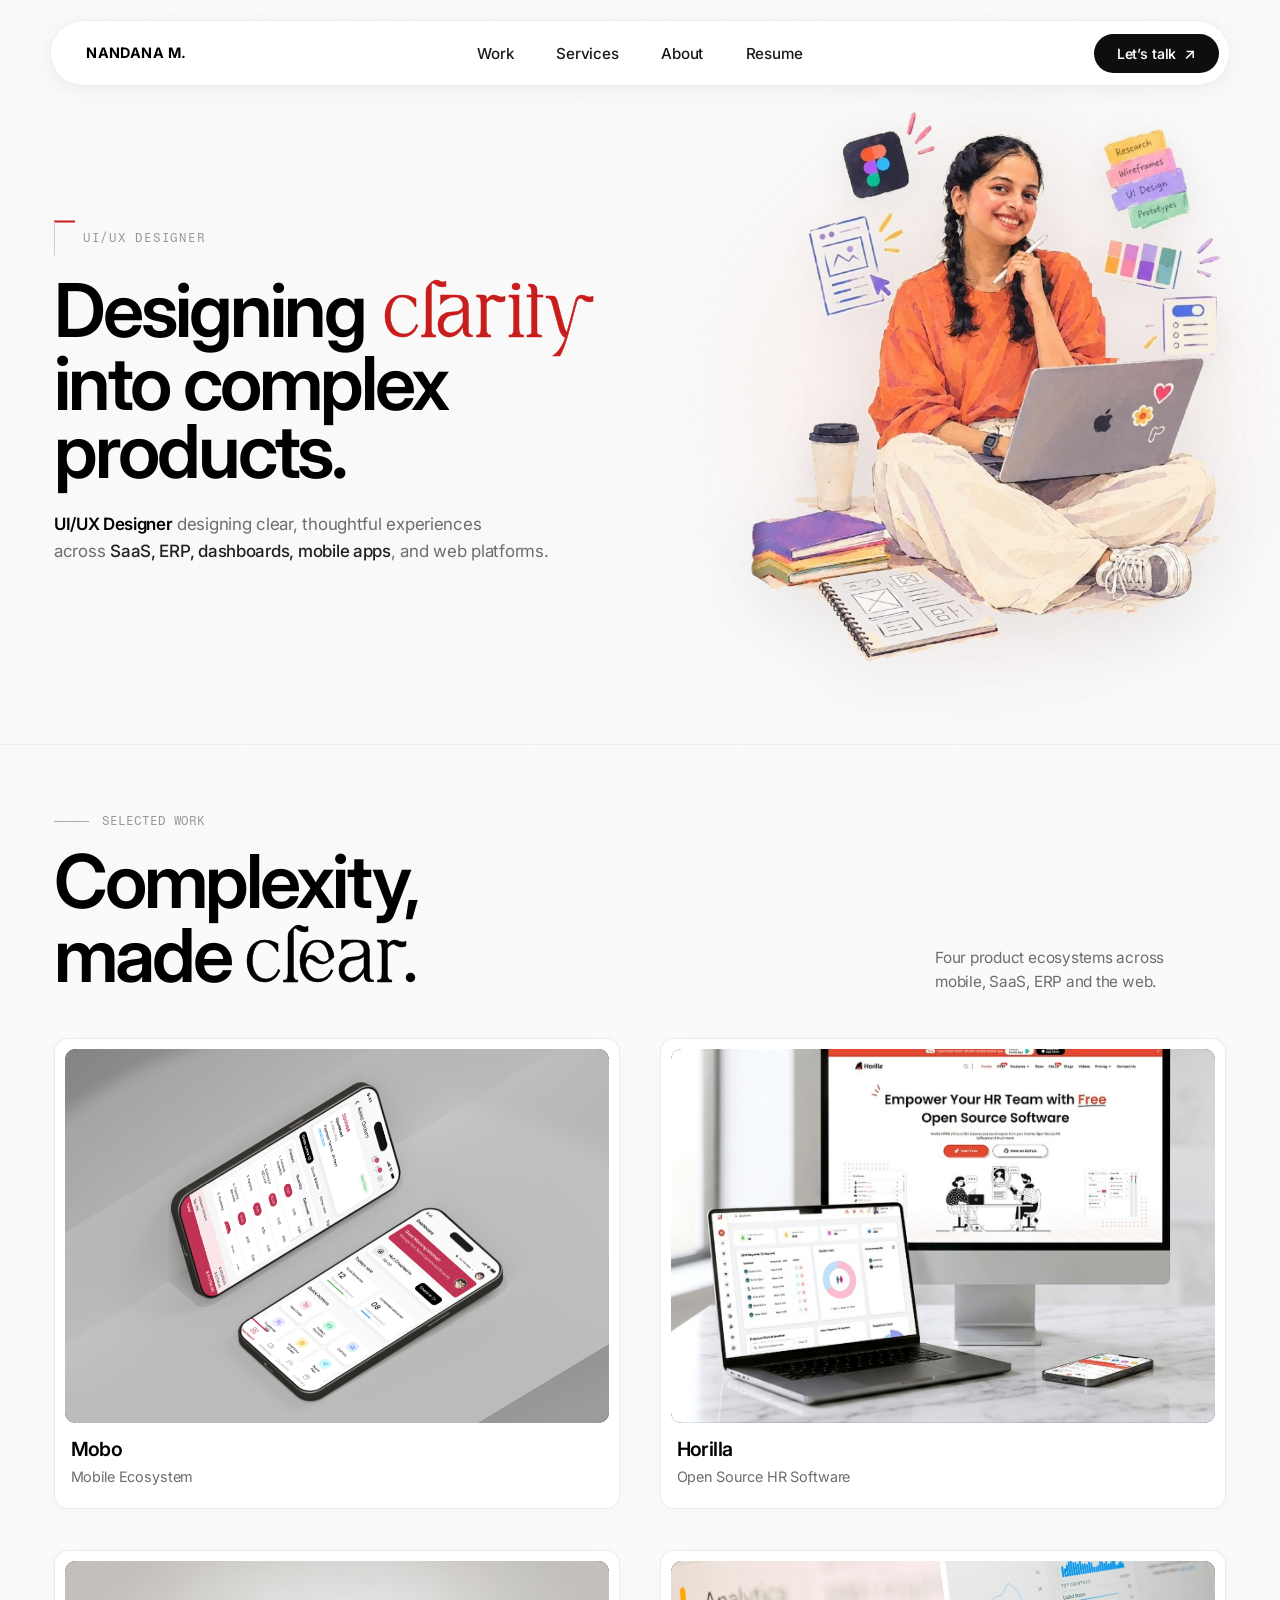
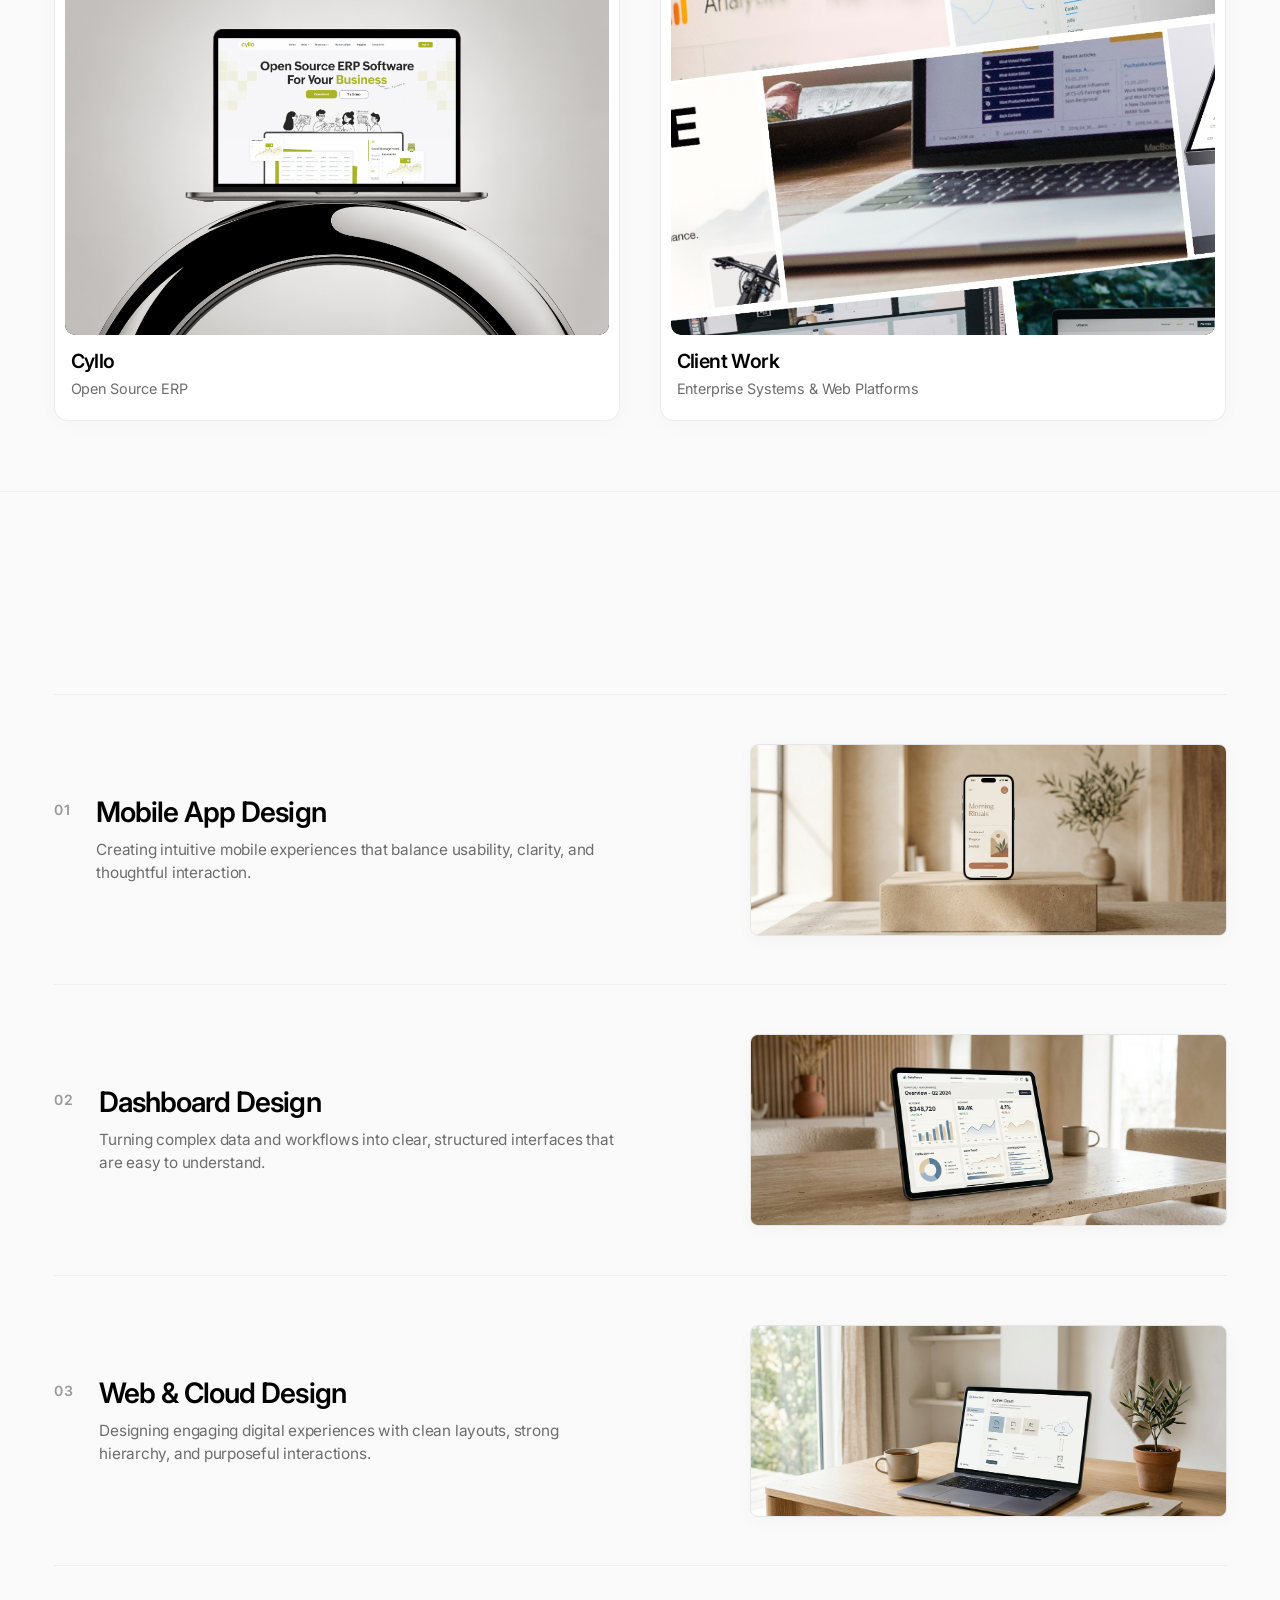
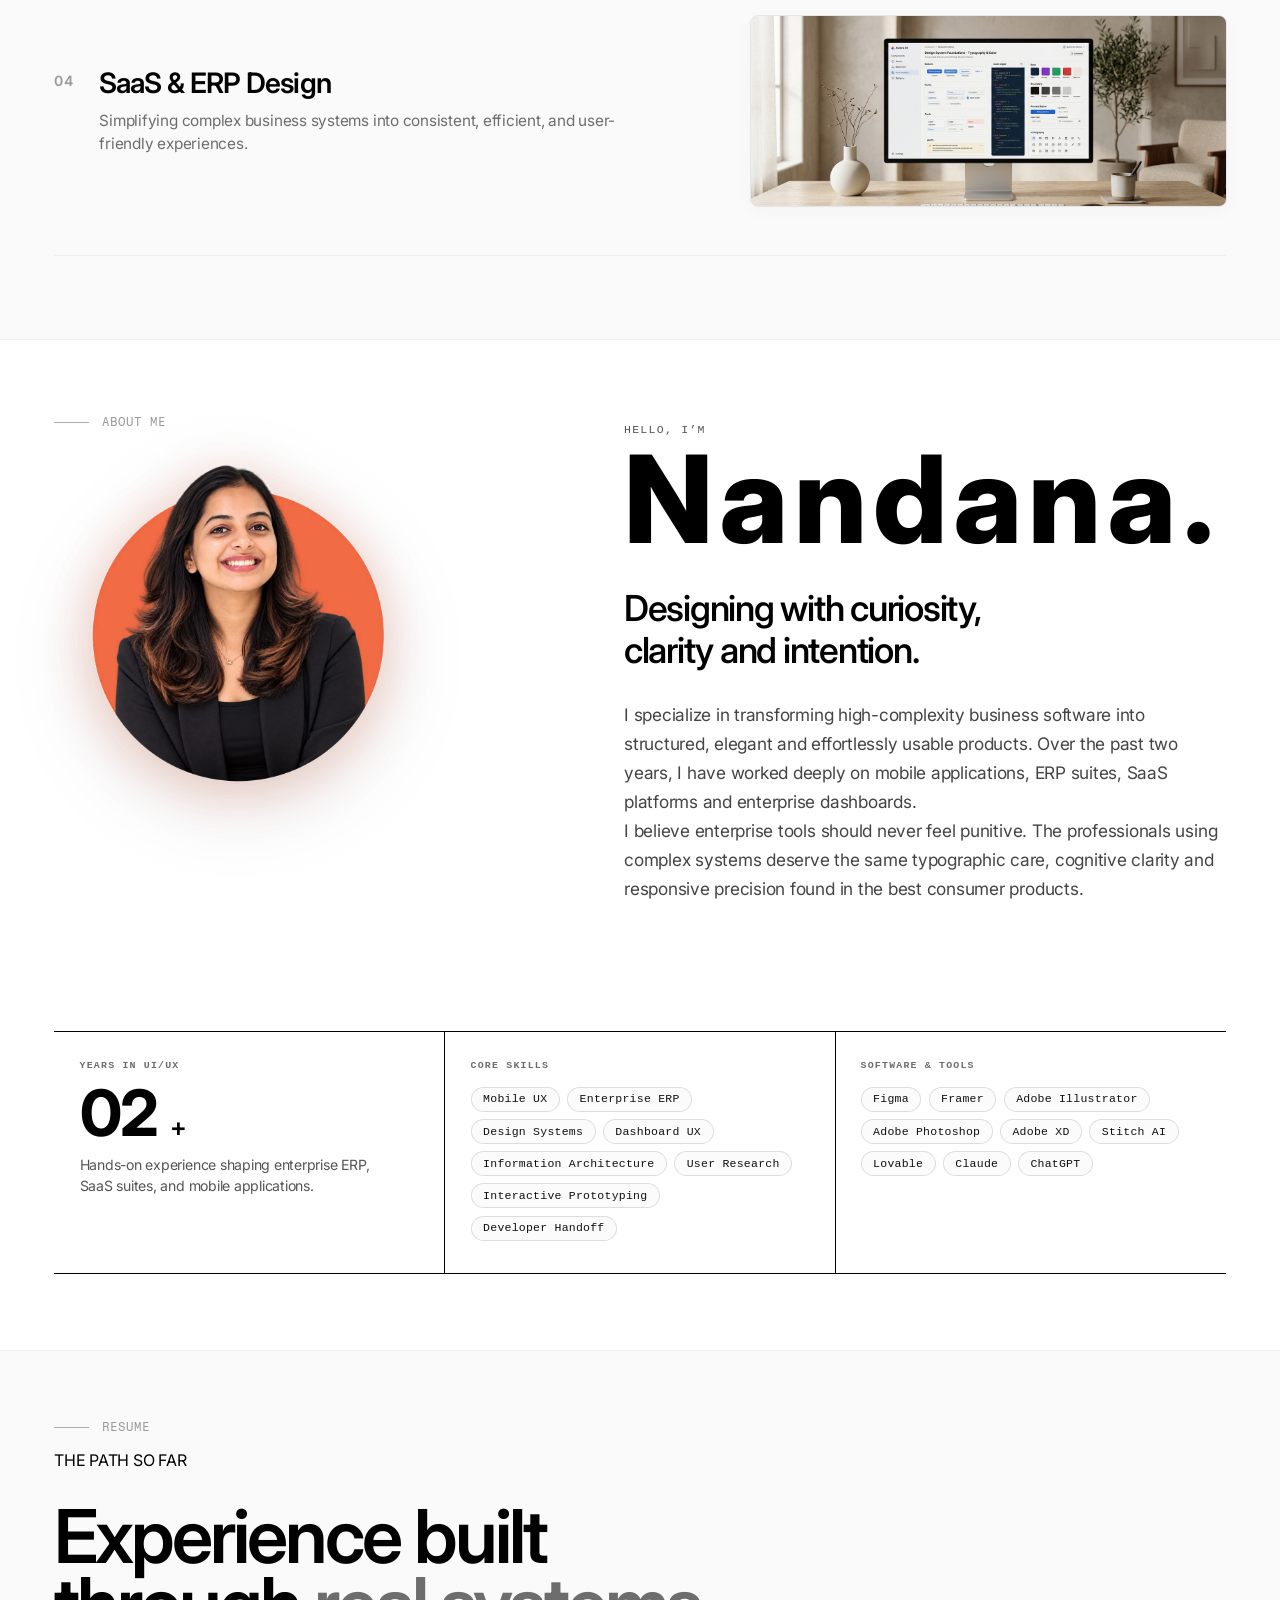
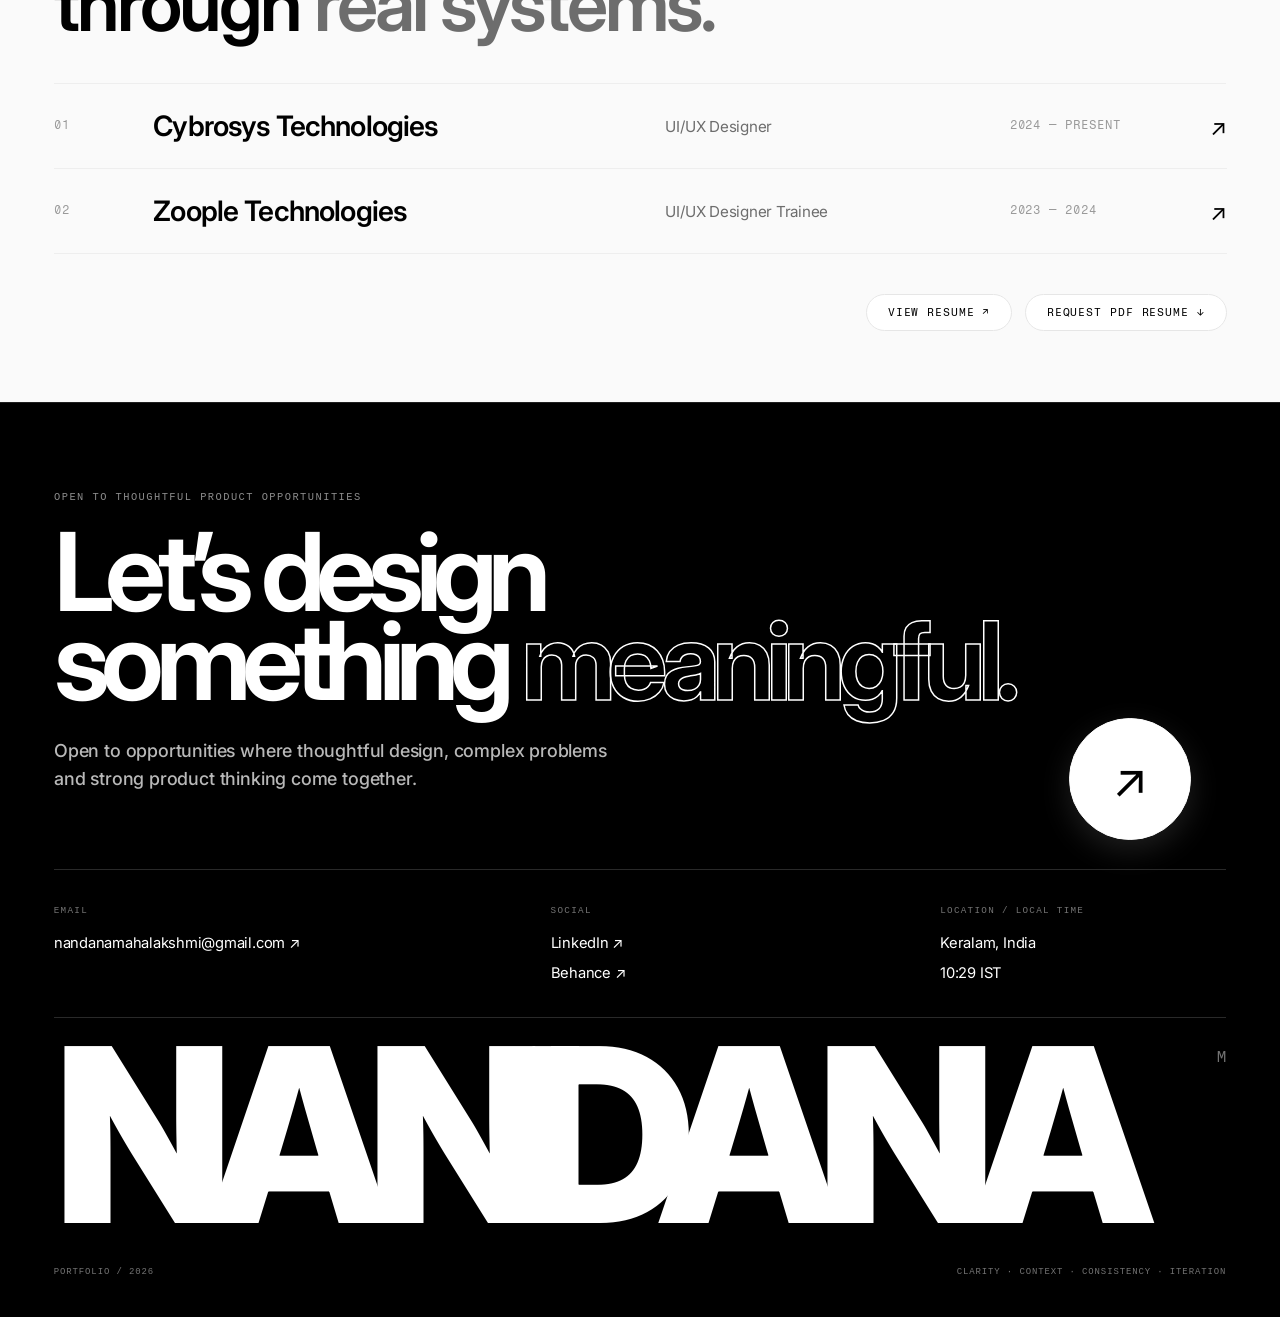
==== index.html @ 8b2b56fd "Add files via upload first commit" ====
<!doctype html>
<html lang="en">
<head>
  <meta charset="UTF-8">
  <meta name="viewport" content="width=device-width, initial-scale=1.0">
  <meta name="description" content="Nandana M — UI/UX designer creating clear experiences for complex mobile, SaaS, ERP, dashboard and web products.">
  <meta name="theme-color" content="#ffffff">
  <title>Nandana M — UI/UX Designer</title>
  <link rel="preconnect" href="https://fonts.googleapis.com">
  <link rel="preconnect" href="https://fonts.gstatic.com" crossorigin>
  <link rel="preconnect" href="https://api.fontshare.com">
  <link href="https://api.fontshare.com/v2/css?f[]=satoshi@900,700,500,400,300,401,501,701,901&display=swap" rel="stylesheet">
  <link href="https://fonts.googleapis.com/css2?family=Fragment+Mono&amp;family=Inter:ital,opsz,wght@0,14..32,300..800;1,14..32,300..800&amp;family=Instrument+Serif:ital@0;1&amp;family=Permanent+Marker&amp;family=Syne:wght@600;700;800&amp;display=swap" rel="stylesheet">
  <link rel="stylesheet" href="styles.css?v=3.3">
  <script src="assets/lenis.min.js" defer></script>
  <script src="script.js?v=2.1" defer></script>
</head>
<body>
  <div class="intro-wipe" aria-hidden="true"><span>NM / 26</span></div>
  <div class="noise" aria-hidden="true"></div>
  <div class="cursor" aria-hidden="true"><span class="cursor-text">View</span></div>

  <header class="site-header">
    <div class="site-brand-group">
      <a class="site-brand" href="#home" aria-label="Nandana M — home">NANDANA M.</a>
    </div>
    <nav aria-label="Primary navigation">
      <a href="#work" class="nav-link"><span>Work</span></a>
      <a href="#services" class="nav-link"><span>Services</span></a>
      <a href="#about" class="nav-link"><span>About</span></a>
      <a href="#experience" class="nav-link"><span>Resume</span></a>
    </nav>
    <div class="header-actions">
      <a class="header-contact" href="#contact">Let’s talk <span>↗</span></a>
      <button class="menu-toggle" type="button" aria-label="Open menu" aria-expanded="false"><i></i><i></i></button>
    </div>
  </header>

  <div class="mobile-menu" aria-hidden="true">
    <nav aria-label="Mobile navigation">
      <a href="#home"><small>00</small>Home</a>
      <a href="#work"><small>01</small>Work</a>
      <a href="#services"><small>02</small>Services</a>
      <a href="#about"><small>03</small>About</a>
      <a href="#experience"><small>04</small>Resume</a>
      <a href="#contact"><small>05</small>Contact</a>
    </nav>
    <p>Product &amp; UI/UX Design</p>
  </div>

  <main>
    <section class="hero" id="home">
      <div class="hero-grid">
        <div class="hero-content-col">
          <div class="hero-kicker-bracket reveal">
            <span class="hero-kicker-text">UI/UX DESIGNER</span>
          </div>

          <h1 class="hero-headline reveal">
            Designing <span class="hero-clarity-serif">clarity</span><br>
            into complex products.
          </h1>

          <p class="hero-description reveal">
            <span class="hero-desc-role">UI/UX Designer</span> designing clear, thoughtful experiences<br class="hero-desc-break">
            across <span class="hero-desc-focus">SaaS, ERP, dashboards, mobile apps</span>, and web platforms.
          </p>
        </div>

        <div class="hero-portrait-col">
          <div class="hero-illust-stage reveal" id="heroIllustStage">
            <div class="hero-illust-glow" aria-hidden="true"></div>
            <div class="hero-illust-wrap">
              <img src="assets/hero-main-character.png" alt="Illustration of Nandana M — UI/UX Designer with laptop, wireframe sketchbook and design tools" class="hero-base-character" width="704" height="795">
              
              <!-- Separately animated interactive particles -->
              <div class="hero-particle particle-figma" data-depth="0.22" title="Figma UI Design">
                <img src="assets/hero-particle-figma.png" alt="Figma Icon with sparks" width="142" height="133">
              </div>

              <div class="hero-particle particle-wireframe" data-depth="0.28" title="Wireframing & Information Architecture">
                <img src="assets/hero-particle-wireframe.png" alt="Wireframe page layout with cursor and sparks" width="141" height="181">
              </div>

              <div class="hero-particle particle-notes" data-depth="0.18" title="Design Process Notes">
                <img src="assets/hero-particle-notes.png" alt="Research, Wireframes, UI Design, Prototypes sticky notes" width="133" height="154">
              </div>

              <div class="hero-particle particle-colors" data-depth="0.24" title="Color System & Swatches">
                <img src="assets/hero-particle-colors.png" alt="Design system color palette swatches with sparks" width="175" height="78">
              </div>

              <div class="hero-particle particle-toggle" data-depth="0.16" title="Component & UI Kit Specification">
                <img src="assets/hero-particle-toggle.png" alt="Interactive component toggle and checklist with pencil" width="114" height="87">
              </div>

              <div class="hero-particle particle-coffee" data-depth="0.10" title="Daily Fuel">
                <img src="assets/hero-particle-coffee.png" alt="Paper coffee cup" width="74" height="117">
              </div>
            </div>
          </div>
        </div>
      </div>
    </section>

    <section class="work" id="work">
      <div class="work-head">
        <div>
          <div class="eyebrow reveal">Selected work</div>
          <h2 class="reveal">Complexity,<br>made <em>clear.</em></h2>
        </div>
        <p class="reveal">Four product ecosystems across<br>mobile, SaaS, ERP and the web.</p>
      </div>

      <div class="work-snippets-grid">
        <!-- 01: Mobo -->
        <a class="work-snippet-card reveal" href="mobo.html" aria-label="Explore Mobo Mobile Suite Case Study">
          <div class="snippet-media-container">
            <div class="snippet-img-wrap">
              <img src="assets/mobo-snippet-new.png" alt="Mobo Mobile Ecosystem UI" loading="lazy" width="1024" height="763">
              <div class="snippet-hover-overlay">
                <p class="snippet-hover-desc">Mobile-first ecosystem simplifying deep Odoo ERP workflows, inventory control, and enterprise operations on the go.</p>
              </div>
            </div>
          </div>
          <div class="snippet-caption">
            <h3 class="snippet-title">Mobo</h3>
            <p class="snippet-subtitle">Mobile Ecosystem</p>
          </div>
        </a>

        <!-- 02: Horilla -->
        <a class="work-snippet-card reveal" href="horilla.html" aria-label="Explore Horilla HR Software Case Study">
          <div class="snippet-media-container">
            <div class="snippet-img-wrap">
              <img src="assets/horilla-snippet-cropped.jpg" alt="Horilla Open Source HR Software" loading="lazy" width="2472" height="1854">
              <div class="snippet-hover-overlay">
                <p class="snippet-hover-desc">Comprehensive human resource management system turning multi-tier recruitment and employee lifecycle into intuitive flows.</p>
              </div>
            </div>
          </div>
          <div class="snippet-caption">
            <h3 class="snippet-title">Horilla</h3>
            <p class="snippet-subtitle">Open Source HR Software</p>
          </div>
        </a>

        <!-- 03: Cyllo -->
        <a class="work-snippet-card reveal" href="cyllo.html" aria-label="Explore Cyllo Open-Source ERP Case Study">
          <div class="snippet-media-container">
            <div class="snippet-img-wrap">
              <img src="assets/cyllo-snippet-new.png" alt="Cyllo Open-Source ERP Platform" loading="lazy" width="1024" height="768">
              <div class="snippet-hover-overlay">
                <p class="snippet-hover-desc">Next-generation open-source ERP platform reimagining enterprise architecture with AI-driven modular workspaces.</p>
              </div>
            </div>
          </div>
          <div class="snippet-caption">
            <h3 class="snippet-title">Cyllo</h3>
            <p class="snippet-subtitle">Open Source ERP</p>
          </div>
        </a>

        <!-- 04: Client Work -->
        <a class="work-snippet-card reveal" href="client-work.html" aria-label="Explore Client Work Case Study">
          <div class="snippet-media-container">
            <div class="snippet-img-wrap">
              <img src="assets/client-work-snippet-new.jpg" alt="Client Work Platforms & Analytics" loading="lazy" width="1024" height="768">
              <div class="snippet-hover-overlay">
                <p class="snippet-hover-desc">Global multi-tenant operations platform unifying supply chain management, complex field logistics, and real-time enterprise telemetry.</p>
              </div>
            </div>
          </div>
          <div class="snippet-caption">
            <h3 class="snippet-title">Client Work</h3>
            <p class="snippet-subtitle">Enterprise Systems &amp; Web Platforms</p>
          </div>
        </a>
      </div>
    </section>

    <!-- 02: SERVICES -->
    <section class="services" id="services">
      <div class="services-header">
        <div class="services-headline-wrap">
          <h2 class="reveal">What I do</h2>
        </div>
        <p class="services-intro reveal">From strategy to execution, I offer thoughtful and tailored design solutions that bring your unique vision to life.</p>
      </div>

      <div class="services-list">
        <!-- Service 01 -->
        <article class="service-row reveal" data-service="01">
          <div class="service-content">
            <div class="service-main">
              <span class="service-num-badge">01</span>
              <div class="service-info">
                <h3 class="service-title">Mobile App Design</h3>
                <p class="service-desc">Creating intuitive mobile experiences that balance usability, clarity, and thoughtful interaction.</p>
              </div>
            </div>
          </div>
          <div class="service-media">
            <div class="service-img-wrapper">
              <img src="assets/service-photo-1.jpg" alt="Mobile App Design" loading="lazy" width="1600" height="900">
            </div>
          </div>
        </article>

        <!-- Service 02 -->
        <article class="service-row reveal" data-service="02">
          <div class="service-content">
            <div class="service-main">
              <span class="service-num-badge">02</span>
              <div class="service-info">
                <h3 class="service-title">Dashboard Design</h3>
                <p class="service-desc">Turning complex data and workflows into clear, structured interfaces that are easy to understand.</p>
              </div>
            </div>
          </div>
          <div class="service-media">
            <div class="service-img-wrapper">
              <img src="assets/service-photo-2.jpg" alt="Dashboard Design" loading="lazy" width="1600" height="900">
            </div>
          </div>
        </article>

        <!-- Service 03 -->
        <article class="service-row reveal" data-service="03">
          <div class="service-content">
            <div class="service-main">
              <span class="service-num-badge">03</span>
              <div class="service-info">
                <h3 class="service-title">Web &amp; Cloud Design</h3>
                <p class="service-desc">Designing engaging digital experiences with clean layouts, strong hierarchy, and purposeful interactions.</p>
              </div>
            </div>
          </div>
          <div class="service-media">
            <div class="service-img-wrapper">
              <img src="assets/service-photo-3.jpg" alt="Web &amp; Cloud Design" loading="lazy" width="1600" height="900">
            </div>
          </div>
        </article>

        <!-- Service 04 -->
        <article class="service-row reveal" data-service="04">
          <div class="service-content">
            <div class="service-main">
              <span class="service-num-badge">04</span>
              <div class="service-info">
                <h3 class="service-title">SaaS &amp; ERP Design</h3>
                <p class="service-desc">Simplifying complex business systems into consistent, efficient, and user-friendly experiences.</p>
              </div>
            </div>
          </div>
          <div class="service-media">
            <div class="service-img-wrapper">
              <img src="assets/service-photo-4.jpg" alt="SaaS &amp; ERP Design" loading="lazy" width="1600" height="900">
            </div>
          </div>
        </article>
      </div>
    </section>

    <section class="about" id="about">
      <div class="about-portrait">
        <div class="eyebrow about-eyebrow reveal">About me</div>
        <div class="about-avatar-stage reveal">
          <div class="about-avatar-glow" aria-hidden="true"></div>
          <div class="about-avatar-wrapper">
            <img src="assets/hero-portrait-orange.png" alt="Nandana M — UI/UX Designer" class="about-avatar-img" width="1024" height="1024">
          </div>
        </div>
      </div>

      <div class="about-content">
        <div class="about-heading reveal">
          <span>Hello, I’m</span>
          <h2>Nandana.</h2>
        </div>
        <p class="about-lede reveal">Designing with curiosity, clarity and intention.</p>
        <p class="reveal">I specialize in transforming high-complexity business software into structured, elegant and effortlessly usable products. Over the past two years, I have worked deeply on mobile applications, ERP suites, SaaS platforms and enterprise dashboards.</p>
        <p class="about-secondary reveal">I believe enterprise tools should never feel punitive. The professionals using complex systems deserve the same typographic care, cognitive clarity and responsive precision found in the best consumer products.</p>
      </div>

      <!-- 3-Column Section with Skills & Tools -->
      <div class="stats" aria-label="Experience, skills and tools">
        <article class="stat reveal">
          <small>Years in UI/UX</small>
          <div class="stat-number-wrap">
            <strong>02</strong><sup>+</sup>
          </div>
          <p class="stat-desc">Hands-on experience shaping enterprise ERP, SaaS suites, and mobile applications.</p>
        </article>

        <article class="stat reveal">
          <small>Core Skills</small>
          <div class="stat-chips">
            <span>Mobile UX</span>
            <span>Enterprise ERP</span>
            <span>Design Systems</span>
            <span>Dashboard UX</span>
            <span>Information Architecture</span>
            <span>User Research</span>
            <span>Interactive Prototyping</span>
            <span>Developer Handoff</span>
          </div>
        </article>

        <article class="stat reveal">
          <small>Software &amp; Tools</small>
          <div class="stat-chips">
            <span>Figma</span>
            <span>Framer</span>
            <span>Adobe Illustrator</span>
            <span>Adobe Photoshop</span>
            <span>Adobe XD</span>
            <span>Stitch AI</span>
            <span>Lovable</span>
            <span>Claude</span>
            <span>ChatGPT</span>
          </div>
        </article>
      </div>
    </section>

    <section class="experience" id="experience">
      <div class="section-head reveal">
        <div class="eyebrow dark">Resume</div>
        <p>THE PATH SO FAR</p>
      </div>
      <h2 class="reveal">Experience built<br>through <em>real systems.</em></h2>
      <div class="experience-list">
        <article class="experience-row reveal"><span>01</span><h3>Cybrosys Technologies</h3><p>UI/UX Designer</p><time>2024 — PRESENT</time><i>↗</i></article>
        <article class="experience-row reveal"><span>02</span><h3>Zoople Technologies</h3><p>UI/UX Designer Trainee</p><time>2023 — 2024</time><i>↗</i></article>
      </div>

      <div class="resume-actions reveal">
        <a href="mailto:nandanamahalakshmi@gmail.com?subject=Resume%20Inquiry">View resume ↗</a>
        <a href="mailto:nandanamahalakshmi@gmail.com?subject=Request%20PDF%20Resume">Request PDF resume ↓</a>
      </div>
    </section>
  </main>

  <footer class="footer" id="contact">
    <div class="footer-top">
      <p class="reveal">OPEN TO THOUGHTFUL PRODUCT OPPORTUNITIES</p>
      <h2 class="reveal">Let’s design<br>something <em>meaningful.</em></h2>
      <p class="footer-copy reveal">Open to opportunities where thoughtful design, complex problems and strong product thinking come together.</p>
      <a class="mail-button reveal" href="mailto:nandanamahalakshmi@gmail.com" aria-label="Email Nandana M">↗</a>
    </div>
    <div class="footer-grid">
      <div><small>EMAIL</small><a href="mailto:nandanamahalakshmi@gmail.com">nandanamahalakshmi@gmail.com ↗</a></div>
      <div><small>SOCIAL</small><a href="https://www.linkedin.com/in/nandana-m-75a548240/" target="_blank" rel="noreferrer">LinkedIn ↗</a><a href="https://www.behance.net/nandanam2" target="_blank" rel="noreferrer">Behance ↗</a></div>
      <div><small>LOCATION / LOCAL TIME</small><p>Keralam, India</p><p><span id="localTime">--:--</span> IST</p></div>
    </div>
    <div class="footer-name" aria-label="Nandana M">NANDANA<span>M</span></div>
    <div class="footer-note"><span>PORTFOLIO / 2026</span><span>CLARITY · CONTEXT · CONSISTENCY · ITERATION</span></div>
  </footer>
</body>
</html>
---- styles.css ----
@import url('https://api.fontshare.com/v2/css?f[]=satoshi@900,700,500,400,300,401,501,701,901&display=swap');

@font-face {
  font-family: "GT Standard";
  src: url("assets/fonts/GT-Standard-L-Standard-Regular.woff2") format("woff2");
  font-weight: 100 900;
  font-style: normal;
  font-display: swap;
}

@font-face {
  font-family: "Permanent Marker";
  src: url("assets/fonts/PermanentMarker-Regular.ttf") format("truetype");
  font-weight: 400;
  font-style: normal;
  font-display: swap;
}

@font-face {
  font-family: "Modern Muse Wavy";
  src: url("assets/fonts/ModernMuseWavy.woff2") format("woff2"),
       url("assets/fonts/ModernMuseWavy.ttf") format("truetype");
  font-weight: 400 700;
  font-style: normal;
  font-display: swap;
}

:root {
  /* Velora Template Typography */
  --font-primary: "Inter", -apple-system, BlinkMacSystemFont, "Segoe UI", Roboto, sans-serif;
  --font-display: "Inter", -apple-system, BlinkMacSystemFont, "Segoe UI", Roboto, sans-serif;
  --font-mono: "Fragment Mono", "DM Mono", monospace;

  /* Velora Color Tokens (from https://velora-template.framer.website/modio) */
  --velora-bg: #fafafa;
  --velora-card: #ffffff;
  --velora-quiet: #f4f4f4;
  --velora-text-main: #000000;
  --velora-text-near-black: #212121;
  --velora-text-secondary: #6d6d6d;
  --velora-text-muted: #999999;
  --velora-text-tertiary: #aeaeae;
  --velora-border: #e6e6e6;
  --velora-divider: #eeeeee;
  --signature-blue: #c91d1d;
  --velora-accent-sand: #c91d1d;
  --hero-accent-red: #c91d1d;
  --velora-accent-warm: #e3caa6;
  --velora-overlay: rgba(0, 0, 0, 0.55);

  /* Theme tokens mapped to Velora palette */
  --paper: #fafafa;
  --white: #ffffff;
  --ink: #000000;
  --muted: #6d6d6d;
  --line: #eeeeee;
  --red: #212121;
  --red-dark: #000000;
  --page: clamp(1.15rem, 4.2vw, 5rem);
  --ease: cubic-bezier(.22, 1, .36, 1);
}

*, *::before, *::after { box-sizing: border-box; }

html {
  scroll-behavior: smooth;
  background: var(--velora-bg);
}

body {
  margin: 0;
  overflow-x: clip;
  color: var(--velora-text-main);
  background: var(--velora-bg);
  font-family: var(--font-primary);
  font-synthesis: none;
  -webkit-font-smoothing: antialiased;
  letter-spacing: -0.015em;
}

body.menu-open { overflow: hidden; }
a { color: inherit; text-decoration: none; }
button { margin: 0; padding: 0; border: 0; color: inherit; background: transparent; font: inherit; cursor: pointer; }
img { display: block; max-width: 100%; }
::selection { color: #ffffff; background: #000000; }

.noise {
  position: fixed;
  inset: 0;
  z-index: 1000;
  pointer-events: none;
  opacity: .03;
  background-image: url("data:image/svg+xml,%3Csvg viewBox='0 0 180 180' xmlns='http://www.w3.org/2000/svg'%3E%3Cfilter id='n'%3E%3CfeTurbulence type='fractalNoise' baseFrequency='.9' numOctaves='4' stitchTiles='stitch'/%3E%3C/filter%3E%3Crect width='100%25' height='100%25' filter='url(%23n)' opacity='.7'/%3E%3C/svg%3E");
  mix-blend-mode: multiply;
}

.intro-wipe {
  position: fixed;
  inset: 0;
  z-index: 9999;
  display: grid;
  place-items: center;
  color: #ffffff;
  background: #000000;
  transition: transform 1.05s var(--ease);
}

.intro-wipe span {
  font: 500 .72rem/1 "DM Mono", monospace;
  letter-spacing: .22em;
  animation: intro-pulse .8s ease-in-out infinite alternate;
}

.intro-wipe.is-hidden { transform: translateY(-105%); }
.intro-wipe[hidden] { display: none; }
@keyframes intro-pulse { to { opacity: .38; } }

.grid-paper,
.hero.grid-paper {
  background-color: #ffffff;
  background-image: none;
}

.red-section { color: var(--ink); background: #ffffff; }

/* ==========================================================================
   FLOATING PILL SITE HEADER (Sticky / Fixed - Visible Everywhere)
   ========================================================================== */
.site-header {
  position: fixed;
  z-index: 1000;
  top: 1.25rem;
  left: 50%;
  transform: translateX(-50%);
  width: min(calc(100% - 2.5rem), 1180px);
  height: 4.15rem;
  display: flex;
  justify-content: space-between;
  align-items: center;
  padding: 0 0.65rem 0 2.2rem;
  background: rgba(255, 255, 255, 0.94);
  backdrop-filter: blur(16px);
  -webkit-backdrop-filter: blur(16px);
  border-radius: 9999px;
  box-shadow: 0 4px 20px rgba(0, 0, 0, 0.05), 0 1px 3px rgba(0, 0, 0, 0.02);
  border: 1px solid rgba(0, 0, 0, 0.07);
  transition: box-shadow 0.3s var(--ease), background 0.3s var(--ease), border-color 0.3s var(--ease);
}

.site-header.scrolled {
  background: rgba(255, 255, 255, 0.97);
  box-shadow: 0 10px 30px rgba(0, 0, 0, 0.08), 0 2px 6px rgba(0, 0, 0, 0.03);
  border-color: rgba(0, 0, 0, 0.1);
}

.site-header::after {
  display: none;
}

.site-brand-group {
  display: inline-flex;
  align-items: center;
}

.site-brand,
.monogram {
  font-family: var(--font-primary);
  font-size: clamp(0.9rem, 1.1vw, 1.02rem);
  font-weight: 700;
  letter-spacing: 0.03em;
  text-transform: uppercase;
  color: var(--ink);
  white-space: nowrap;
  text-decoration: none;
  display: inline-flex;
  align-items: center;
  transition: opacity 0.25s var(--ease), transform 0.25s var(--ease);
  line-height: 1;
}

.site-brand:hover,
.monogram:hover {
  opacity: 0.65;
  transform: translateY(-1px);
}

.brand-sub {
  display: none !important;
}

.site-header nav {
  display: flex;
  align-items: center;
  gap: clamp(1.6rem, 2.8vw, 2.7rem);
  font-family: var(--font-primary);
  font-size: 0.95rem;
  font-weight: 500;
}

.site-header nav a,
.nav-link {
  position: relative;
  color: #1a1a1a;
  padding: 0.4rem 0.2rem;
  display: inline-flex;
  align-items: baseline;
  text-decoration: none;
  letter-spacing: -0.01em;
  transition: color 0.2s var(--ease), opacity 0.2s var(--ease);
}

.site-header nav a::after,
.nav-link::after {
  display: none;
}

.site-header nav a:hover,
.nav-link:hover {
  color: #000000;
  opacity: 0.6;
}

.nav-count {
  font-family: var(--font-primary);
  font-size: 0.65rem;
  font-weight: 600;
  color: #71717a;
  margin-left: 2px;
  vertical-align: super;
  line-height: 1;
}

.header-actions {
  display: inline-flex;
  align-items: center;
  gap: 0.75rem;
}

.header-contact {
  display: inline-flex;
  gap: 0.45rem;
  align-items: center;
  padding: 0.68rem 1.45rem;
  border-radius: 9999px;
  background: #0e0e0e;
  color: #ffffff;
  font-family: var(--font-primary);
  font-size: 0.88rem;
  font-weight: 550;
  letter-spacing: -0.01em;
  text-decoration: none;
  border: none;
  transition: background 0.25s var(--ease), transform 0.2s var(--ease), opacity 0.25s var(--ease);
}

.header-contact span {
  display: inline-block;
  font-size: 0.95rem;
  line-height: 1;
  transition: transform 0.25s var(--ease);
}

.header-contact:hover {
  background: #262626;
  color: #ffffff;
  transform: translateY(-1px);
}

.header-contact:hover span {
  transform: translate(2px, -2px);
}

.menu-toggle {
  display: none;
  width: 2.6rem;
  height: 2.6rem;
  position: relative;
  z-index: 102;
  border-radius: 50%;
  background: transparent;
}
.menu-toggle i {
  width: 1.3rem;
  height: 2px;
  position: absolute;
  left: 0.65rem;
  background: currentColor;
  transition: transform 0.35s, top 0.35s;
}
.menu-toggle i:first-child { top: 0.95rem; }
.menu-toggle i:last-child { top: 1.55rem; }
.menu-toggle.is-open { color: var(--ink); }
.menu-toggle.is-open i:first-child { top: 1.25rem; transform: rotate(45deg); }
.menu-toggle.is-open i:last-child { top: 1.25rem; transform: rotate(-45deg); }

.mobile-menu {
  position: fixed;
  inset: 0;
  z-index: 99;
  visibility: hidden;
  display: flex;
  flex-direction: column;
  justify-content: space-between;
  padding: 8rem 1.4rem 2rem;
  color: var(--ink);
  background: #ffffff;
  border-bottom: 1px solid var(--line);
  opacity: 0;
  transform: translateY(-2rem);
  transition: .45s var(--ease);
}

.mobile-menu.is-open { visibility: visible; opacity: 1; transform: none; }
.mobile-menu nav { display: grid; }
.mobile-menu nav a { display: flex; gap: 1.5rem; align-items: baseline; padding: .55rem 0; border-bottom: 1px solid rgba(255,255,255,.35); font-size: clamp(2.7rem, 15vw, 5rem); line-height: 1; letter-spacing: -.07em; }
.mobile-menu small { width: 2rem; font: 400 .6rem/1 "DM Mono", monospace; letter-spacing: .1em; }
.mobile-menu > p { margin: 0; font: 400 .65rem/1.4 "DM Mono", monospace; letter-spacing: .1em; text-transform: uppercase; }

.hero {
  min-height: auto;
  position: relative;
  overflow: hidden;
  isolation: isolate;
  display: flex;
  align-items: center;
  justify-content: center;
  padding: clamp(7.5rem, 10vw, 10.5rem) var(--page) clamp(4rem, 6vw, 6.5rem);
  background: var(--velora-bg);
}

.hero .reveal {
  opacity: 1;
  transform: none;
}

.hero-grid {
  display: grid;
  grid-template-columns: 1.15fr 0.85fr;
  align-items: center;
  gap: clamp(2rem, 3.8vw, 4.2rem);
  width: 100%;
  position: relative;
  z-index: 2;
}

.hero-content-col {
  display: flex;
  flex-direction: column;
  align-items: flex-start;
  text-align: left;
}

/* Bracket & Kicker */
.hero-kicker-bracket {
  position: relative;
  display: inline-flex;
  align-items: center;
  margin-bottom: clamp(1.4rem, 2vw, 2.2rem);
  padding-left: 1.8rem;
}

.hero-kicker-bracket::before {
  content: "";
  position: absolute;
  top: 50%;
  left: 0;
  width: 1.3rem;
  height: 2.2rem;
  border-top: 2px solid var(--hero-accent-red, #c91d1d);
  border-left: 1.5px solid rgba(0, 0, 0, 0.18);
  transform: translateY(-50%);
}

.hero-kicker-text {
  font-family: var(--font-mono);
  font-size: clamp(0.78rem, 0.9vw, 0.88rem);
  font-weight: 500;
  letter-spacing: 0.14em;
  text-transform: uppercase;
  color: var(--velora-text-muted);
}

/* Main Headline - Using exact font styling of Experience built through real systems */
.hero-headline {
  margin: 0 0 clamp(1.4rem, 2vw, 2.2rem);
  color: var(--velora-text-main);
  font-family: var(--font-primary);
  font-size: clamp(3.2rem, 5.8vw, 6.4rem);
  font-weight: 600;
  line-height: .92;
  letter-spacing: -0.04em;
  text-align: left;
}

.hero-clarity-serif {
  font-family: 'Modern Muse Wavy', 'Dream Work', serif;
  font-style: normal;
  font-weight: 400;
  font-size: 1.15em;
  letter-spacing: 0.01em;
  color: var(--hero-accent-red, #c91d1d);
  -webkit-text-stroke: 0.5px #c91d1d;
  display: inline-block;
  vertical-align: baseline;
  padding: 0 0.04em;
}

/* Hero Lede Description - Left-aligned, refined editorial typography */
.hero-description {
  margin: 0;
  padding: 0;
  font-family: var(--font-primary);
  font-size: clamp(1.06rem, 1.3vw, 1.22rem);
  font-weight: 400;
  line-height: 1.62;
  color: var(--velora-text-secondary, #4e4e4e);
  letter-spacing: -0.016em;
  max-width: 540px;
  text-align: left;
  align-self: flex-start;
  text-wrap: pretty;
}

.hero-description .hero-desc-role {
  color: var(--velora-text-main, #000000);
  font-weight: 600;
  letter-spacing: -0.02em;
}

.hero-description .hero-desc-focus {
  color: var(--velora-text-near-black, #222222);
  font-weight: 500;
}

/* Right Column: Hero Portrait Stage & Blended Illustration */
.hero-portrait-col {
  display: flex;
  justify-content: center;
  align-items: center;
  position: relative;
  width: 100%;
  opacity: 1;
  animation: heroPortraitEntry 1s cubic-bezier(0.16, 1, 0.3, 1) 0.15s both;
}

@keyframes heroPortraitEntry {
  from {
    opacity: 0;
    transform: translate3d(0, 20px, 0);
  }
  to {
    opacity: 1;
    transform: translate3d(0, 0, 0);
  }
}

.hero-illust-stage {
  position: relative;
  width: 100%;
  max-width: 480px;
  display: flex;
  align-items: center;
  justify-content: center;
  animation: heroIllustFloat 7s ease-in-out infinite;
  perspective: 1000px;
}

.hero-illust-glow {
  position: absolute;
  inset: -12%;
  border-radius: 50%;
  background: radial-gradient(circle at 50% 50%, rgba(241, 107, 72, 0.15) 0%, rgba(241, 107, 72, 0.04) 48%, transparent 72%);
  filter: blur(40px);
  pointer-events: none;
  z-index: 1;
  animation: heroGlowPulse 5s ease-in-out infinite;
}

@keyframes heroGlowPulse {
  0%, 100% {
    transform: scale(0.95);
    opacity: 0.65;
  }
  50% {
    transform: scale(1.06);
    opacity: 1;
  }
}

.hero-illust-wrap {
  position: relative;
  z-index: 2;
  width: 100%;
  aspect-ratio: 704 / 795;
  display: block;
  overflow: visible;
  transition: transform 0.6s cubic-bezier(0.16, 1, 0.3, 1);
  transform-style: preserve-3d;
}

.hero-base-character {
  position: relative;
  z-index: 2;
  width: 100%;
  height: 100%;
  aspect-ratio: 704 / 795;
  object-fit: contain;
  display: block;
  user-select: none;
  pointer-events: none;
  filter: drop-shadow(0 18px 40px rgba(0, 0, 0, 0.08));
  transition: transform 0.6s cubic-bezier(0.16, 1, 0.3, 1), filter 0.6s cubic-bezier(0.16, 1, 0.3, 1);
}

.hero-illust-stage:hover .hero-base-character {
  filter: drop-shadow(0 26px 54px rgba(0, 0, 0, 0.11)) drop-shadow(0 8px 24px rgba(241, 107, 72, 0.16));
}

/* Individual Interactive Particles */
.hero-particle {
  position: absolute;
  z-index: 4;
  cursor: pointer;
  user-select: none;
  touch-action: manipulation;
  transform-style: preserve-3d;
  will-change: transform;
  filter: drop-shadow(0 8px 18px rgba(0, 0, 0, 0.07));
  transition: filter 0.35s cubic-bezier(0.16, 1, 0.3, 1);
}

.hero-particle img {
  width: 100%;
  height: auto;
  display: block;
  pointer-events: none;
  user-select: none;
}

.hero-particle:hover {
  filter: drop-shadow(0 16px 28px rgba(241, 107, 72, 0.28)) drop-shadow(0 4px 12px rgba(0, 0, 0, 0.12));
}

/* Particle 1: Figma Badge */
.particle-figma {
  left: 19.32%;
  top: -3.27%;
  width: 20.17%;
  animation: floatFigma 6.4s ease-in-out infinite;
}

.particle-figma:hover {
  animation-play-state: paused;
  transform: translate3d(0, -10px, 12px) scale(1.12) rotate(-3deg) !important;
}

@keyframes floatFigma {
  0%, 100% {
    transform: translate3d(var(--px, 0px), var(--py, 0px), 0) rotate(0deg);
  }
  35% {
    transform: translate3d(calc(var(--px, 0px) - 3px), calc(var(--py, 0px) - 10px), 0) rotate(-3deg);
  }
  70% {
    transform: translate3d(calc(var(--px, 0px) + 2px), calc(var(--py, 0px) - 4px), 0) rotate(1.5deg);
  }
}

/* Particle 2: Wireframe Page Layout */
.particle-wireframe {
  left: 12.07%;
  top: 15.35%;
  width: 20.03%;
  animation: floatWireframe 7.4s ease-in-out infinite;
  animation-delay: -1.6s;
}

.particle-wireframe:hover {
  animation-play-state: paused;
  transform: translate3d(-4px, -11px, 14px) scale(1.1) rotate(2deg) !important;
}

@keyframes floatWireframe {
  0%, 100% {
    transform: translate3d(var(--px, 0px), var(--py, 0px), 0) rotate(0deg);
  }
  40% {
    transform: translate3d(calc(var(--px, 0px) - 5px), calc(var(--py, 0px) - 12px), 0) rotate(2.5deg);
  }
  75% {
    transform: translate3d(calc(var(--px, 0px) - 1px), calc(var(--py, 0px) - 4px), 0) rotate(-1deg);
  }
}

/* Particle 3: Sticky Notes Stack */
.particle-notes {
  left: 73.86%;
  top: -0.13%;
  width: 18.89%;
  animation: floatNotes 6.8s ease-in-out infinite;
  animation-delay: -3.2s;
}

.particle-notes:hover {
  animation-play-state: paused;
  transform: translate3d(4px, -10px, 12px) scale(1.12) rotate(3deg) !important;
}

@keyframes floatNotes {
  0%, 100% {
    transform: translate3d(var(--px, 0px), var(--py, 0px), 0) rotate(0deg);
  }
  45% {
    transform: translate3d(calc(var(--px, 0px) + 4px), calc(var(--py, 0px) - 11px), 0) rotate(3deg);
  }
  80% {
    transform: translate3d(calc(var(--px, 0px) + 1px), calc(var(--py, 0px) - 3px), 0) rotate(-1.5deg);
  }
}

/* Particle 4: Color Swatches */
.particle-colors {
  left: 73.86%;
  top: 20.00%;
  width: 24.86%;
  animation: floatColors 6.0s ease-in-out infinite;
  animation-delay: -2.0s;
}

.particle-colors:hover {
  animation-play-state: paused;
  transform: translate3d(5px, -9px, 12px) scale(1.1) rotate(-3deg) !important;
}

@keyframes floatColors {
  0%, 100% {
    transform: translate3d(var(--px, 0px), var(--py, 0px), 0) rotate(0deg);
  }
  35% {
    transform: translate3d(calc(var(--px, 0px) + 5px), calc(var(--py, 0px) - 8px), 0) rotate(-2.5deg);
  }
  70% {
    transform: translate3d(calc(var(--px, 0px) - 2px), calc(var(--py, 0px) - 3px), 0) rotate(1deg);
  }
}

/* Particle 5: Toggle & Checklist Card */
.particle-toggle {
  left: 81.82%;
  top: 31.07%;
  width: 16.19%;
  animation: floatToggle 6.6s ease-in-out infinite;
  animation-delay: -4.4s;
}

.particle-toggle:hover {
  animation-play-state: paused;
  transform: translate3d(3px, -9px, 12px) scale(1.14) rotate(2deg) !important;
}

@keyframes floatToggle {
  0%, 100% {
    transform: translate3d(var(--px, 0px), var(--py, 0px), 0) rotate(0deg);
  }
  50% {
    transform: translate3d(calc(var(--px, 0px) + 3px), calc(var(--py, 0px) - 8px), 0) rotate(2deg);
  }
}

/* Particle 6: Coffee Cup */
.particle-coffee {
  left: 12.50%;
  top: 54.59%;
  width: 10.51%;
  animation: floatCoffee 7.2s ease-in-out infinite;
  animation-delay: -0.8s;
}

.particle-coffee:hover {
  animation-play-state: paused;
  transform: translate3d(0, -10px, 10px) scale(1.14) rotate(-2deg) !important;
}

@keyframes floatCoffee {
  0%, 100% {
    transform: translate3d(var(--px, 0px), var(--py, 0px), 0) rotate(0deg);
  }
  50% {
    transform: translate3d(var(--px, 0px), calc(var(--py, 0px) - 6px), 0) rotate(-1.5deg);
  }
}

@keyframes heroIllustFloat {
  0%, 100% {
    transform: translateY(0px) rotate(0deg);
  }
  50% {
    transform: translateY(-8px) rotate(-0.3deg);
  }
}

@media (prefers-reduced-motion: reduce) {
  .hero-illust-stage,
  .hero-particle,
  .particle-figma,
  .particle-wireframe,
  .particle-notes,
  .particle-colors,
  .particle-toggle,
  .particle-coffee {
    animation: none !important;
  }
}

@media (max-width: 900px) {
  .hero-grid {
    grid-template-columns: 1fr;
    gap: 3rem;
  }
  .hero-content-col {
    align-items: flex-start;
    text-align: left;
  }
  .hero-headline {
    text-align: left;
  }
  .hero-description {
    text-align: left;
    margin: 0;
    align-self: flex-start;
  }
  .hero-portrait-col {
    justify-content: center;
  }
}

@media (max-width: 640px) {
  .hero-desc-break {
    display: none;
  }
}

/* Animated clarity morphing typography - 3 Styles */
.clarity-morph-wrap {
  display: inline-flex;
  align-items: baseline;
  justify-content: center;
  position: relative;
  vertical-align: baseline;
  padding: 0 0.04em;
  perspective: 800px;
}

.clarity-morph {
  display: inline-block;
  position: relative;
  cursor: pointer;
  transform-origin: center 60%;
  transition: opacity 0.42s cubic-bezier(0.16, 1, 0.3, 1),
              transform 0.42s cubic-bezier(0.16, 1, 0.3, 1),
              filter 0.42s cubic-bezier(0.16, 1, 0.3, 1);
  will-change: opacity, transform, filter;
  user-select: none;
  line-height: 1;
}

/* Fluid Morph Out - soft dissolve upward with slight optical blur */
.clarity-morph.is-morphing-out {
  opacity: 0;
  transform: translateY(-8px) scale(0.96);
  filter: blur(4px);
  pointer-events: none;
}

/* Fluid Morph In - soft glide into place from below */
.clarity-morph.is-morphing-in {
  opacity: 0;
  transform: translateY(8px) scale(0.96);
  filter: blur(4px);
  pointer-events: none;
}

/* 1. Editorial Serif Italic */
.clarity-morph.style-serif-italic {
  font-family: 'Instrument Serif', Georgia, serif;
  font-style: italic;
  font-weight: 400;
  font-size: 1.15em;
  letter-spacing: -0.01em;
  color: #0e0e0e;
  -webkit-text-stroke: 0;
  padding: 0 0.04em;
}

/* 2. Clean Bold Sans-Serif */
.clarity-morph.style-sans-bold {
  font-family: var(--font-primary);
  font-style: normal;
  font-weight: 700;
  font-size: 1.0em;
  letter-spacing: -0.038em;
  color: var(--ink);
  -webkit-text-stroke: 0;
  padding: 0 0.02em;
}

/* 3. Architectural Outline Stroke */
.clarity-morph.style-outline {
  font-family: var(--font-primary);
  font-style: normal;
  font-weight: 800;
  font-size: 1.0em;
  letter-spacing: -0.025em;
  color: transparent;
  -webkit-text-stroke: 1.9px #0e0e0e;
  text-stroke: 1.9px #0e0e0e;
  padding: 0 0.02em;
}


.manifesto {
  padding: clamp(3.8rem, 5.5vw, 5.5rem) var(--page);
  border-top: 1px solid var(--line);
  background: var(--white);
  color: var(--ink);
}

.eyebrow {
  display: flex;
  gap: .8rem;
  align-items: center;
  font: 400 0.74rem/1 var(--font-mono);
  letter-spacing: .08em;
  text-transform: uppercase;
  color: var(--velora-text-muted);
}

.eyebrow::before {
  content: "";
  display: inline-block;
  width: 2.2rem;
  height: 1px;
  background: var(--velora-text-muted);
  opacity: 0.8;
  flex-shrink: 0;
}

.eyebrow span {
  display: none;
}

.eyebrow.dark {
  color: var(--velora-text-muted);
}

.eyebrow.dark::before {
  background: var(--velora-text-muted);
}

.manifesto h2 {
  max-width: 1400px;
  margin: clamp(2rem, 3.5vw, 3rem) 0 0;
  font-size: clamp(2.8rem, 6vw, 6.8rem);
  font-weight: 550;
  line-height: .9;
  letter-spacing: -.065em;
  color: var(--ink);
}

.manifesto h2 em {
  color: transparent;
  -webkit-text-stroke: 1.5px var(--ink);
  font-style: normal;
}

.manifesto-bottom {
  display: grid;
  grid-template-columns: 1fr 1fr;
  gap: 3.5rem;
  align-items: end;
  margin-top: clamp(2.5rem, 3.5vw, 3.5rem);
  padding-top: 1.8rem;
  border-top: 1px solid var(--line);
  color: var(--ink);
}

.manifesto-bottom > p {
  max-width: 650px;
  margin: 0;
  font-size: clamp(1.02rem, 1.4vw, 1.3rem);
  line-height: 1.55;
  color: #333333;
}

.manifesto-sign {
  justify-self: end;
  display: flex;
  gap: 1rem;
  align-items: center;
  font: 400 .63rem/1 "DM Mono", monospace;
  letter-spacing: .13em;
  color: var(--ink);
}

.manifesto-sign i {
  font-size: 3.6rem;
  font-style: normal;
  animation: spin 10s linear infinite;
}

@keyframes spin { to { transform: rotate(360deg); } }

/* ABOUT SECTION & ARCHITECTURAL PORTRAIT SESSION */
.about {
  display: grid;
  grid-template-columns: minmax(320px, 0.9fr) 1.1fr;
  gap: clamp(3rem, 6vw, 7rem);
  padding: clamp(4rem, 6vw, 6.5rem) var(--page);
  background: var(--white);
  color: var(--ink);
  position: relative;
  border-top: 1px solid var(--line);
  align-items: start;
}

.about-portrait {
  position: relative;
  align-self: start;
  perspective: 1000px;
  display: flex;
  flex-direction: column;
  align-items: flex-start;
  width: 100%;
  max-width: 440px;
}

.about-eyebrow {
  margin-bottom: clamp(1.2rem, 2vw, 1.8rem);
  align-self: flex-start;
}

/* About Portrait: Hero-Style Glowing Red Circular Avatar */
.about-avatar-stage {
  position: relative;
  width: clamp(280px, 28vw, 380px);
  aspect-ratio: 1;
  display: flex;
  align-items: center;
  justify-content: center;
  animation: aboutAvatarFloat 6.5s ease-in-out infinite;
  perspective: 1000px;
}

.about-avatar-glow {
  position: absolute;
  inset: 6%;
  border-radius: 50%;
  background: radial-gradient(circle, rgba(241, 107, 72, 0.25) 0%, rgba(241, 107, 72, 0.08) 55%, transparent 75%);
  filter: blur(28px);
  z-index: 1;
  pointer-events: none;
  animation: aboutGlowPulse 4.5s ease-in-out infinite;
}

.about-avatar-wrapper {
  position: relative;
  z-index: 2;
  width: 100%;
  height: 100%;
  display: flex;
  align-items: center;
  justify-content: center;
  transition: transform 0.5s cubic-bezier(0.16, 1, 0.3, 1), filter 0.5s cubic-bezier(0.16, 1, 0.3, 1);
  filter: drop-shadow(0 20px 42px rgba(0, 0, 0, 0.12)) drop-shadow(0 8px 24px rgba(241, 107, 72, 0.22));
  cursor: pointer;
}

.about-avatar-stage:hover .about-avatar-wrapper {
  transform: translateY(-8px) scale(1.03);
  filter: drop-shadow(0 28px 56px rgba(0, 0, 0, 0.16)) drop-shadow(0 12px 32px rgba(241, 107, 72, 0.34));
}

.about-avatar-img {
  width: 100%;
  height: 100%;
  object-fit: contain;
  display: block;
  user-select: none;
  pointer-events: none;
  transition: transform 0.6s cubic-bezier(0.16, 1, 0.3, 1);
}

.about-avatar-stage:hover .about-avatar-img {
  transform: scale(1.02);
}

@keyframes aboutAvatarFloat {
  0%, 100% {
    transform: translateY(0px) rotate(0deg);
  }
  50% {
    transform: translateY(-12px) rotate(0.5deg);
  }
}

@keyframes aboutGlowPulse {
  0%, 100% {
    transform: scale(0.95);
    opacity: 0.65;
  }
  50% {
    transform: scale(1.08);
    opacity: 1;
  }
}

.about-content {
  align-self: start;
}

.about-heading > span {
  color: #555555;
  font: 500 .72rem/1 "DM Mono", monospace;
  letter-spacing: .11em;
  text-transform: uppercase;
}

.about-heading h2 {
  margin: .4rem 0 2rem;
  color: var(--ink);
  font-size: clamp(4.5rem, 9.5vw, 9.5rem);
  font-weight: 800;
  line-height: .92;
  letter-spacing: 0.05em;
}

.about-lede {
  max-width: 720px;
  margin: 0 0 1.75rem;
  font-size: clamp(1.6rem, 2.8vw, 2.75rem);
  font-weight: 550;
  line-height: 1.18;
  letter-spacing: -.035em;
  color: var(--ink);
  text-wrap: balance;
}

.about-content > p:not(.about-lede) {
  max-width: 720px;
  margin: 0;
  color: #444444;
  font-size: clamp(1rem, 1.35vw, 1.25rem);
  line-height: 1.68;
}

.about-content > .about-secondary {
  margin-top: 1.5rem;
}

/* 3-COLUMN STATS / SKILLS & TOOLS (Screenshot 3 transformed) */
.stats {
  grid-column: 1 / -1;
  display: grid;
  grid-template-columns: repeat(3, 1fr);
  gap: 0;
  margin-top: clamp(2.5rem, 4vw, 4rem);
  border-top: 1px solid var(--ink);
  border-bottom: 1px solid var(--ink);
  background: #ffffff;
}

.stat {
  min-height: 190px;
  position: relative;
  padding: 1.8rem 1.6rem 2rem;
  border-right: 1px solid var(--ink);
  display: flex;
  flex-direction: column;
  justify-content: flex-start;
}

.stat:last-child {
  border-right: 0;
}

.stat small {
  display: block;
  font: 600 .62rem/1 "DM Mono", monospace;
  letter-spacing: .12em;
  text-transform: uppercase;
  color: var(--muted);
  margin-bottom: 1rem;
}

.stat-number-wrap {
  display: flex;
  align-items: baseline;
  gap: 0.45rem;
  margin-bottom: 0.75rem;
}

.stat strong {
  display: inline-block;
  color: var(--ink);
  font-size: clamp(3.2rem, 5vw, 5.5rem);
  font-weight: 750;
  line-height: .8;
  letter-spacing: -.03em;
}

.stat sup {
  display: inline-block;
  color: var(--ink);
  font-size: 1.6rem;
  font-weight: 600;
  margin-left: 0.35rem;
}

.stat-desc {
  margin: 0;
  font-size: 0.88rem;
  line-height: 1.5;
  color: #555555;
  max-width: 300px;
}

.stat-chips {
  display: flex;
  flex-wrap: wrap;
  gap: 0.45rem;
}

.stat-chips span {
  display: inline-flex;
  align-items: center;
  padding: 0.36rem 0.72rem;
  border: 1px solid rgba(0, 0, 0, 0.12);
  border-radius: 100px;
  background: #fbfbfb;
  font: 500 0.72rem/1 "DM Mono", monospace;
  letter-spacing: 0.02em;
  color: #111111;
  transition: background 0.2s var(--ease), color 0.2s var(--ease), border-color 0.2s var(--ease), transform 0.2s var(--ease);
}

.stat-chips span:hover {
  background: #000000;
  color: #ffffff;
  border-color: #000000;
  transform: translateY(-1px);
}

/* SELECTED WORK */
.work {
  padding: clamp(3.8rem, 5.5vw, 5.5rem) var(--page);
  background: var(--velora-bg);
  color: var(--velora-text-main);
  border-top: 1px solid var(--velora-divider);
}

.work-head {
  display: grid;
  grid-template-columns: 1fr .35fr;
  gap: 3rem;
  align-items: end;
  margin-bottom: clamp(2.2rem, 3.5vw, 3.5rem);
}

.work-head h2 {
  margin: 1.2rem 0 0;
  font-family: var(--font-primary);
  font-size: clamp(3rem, 5.8vw, 6.4rem);
  font-weight: 600;
  line-height: .92;
  letter-spacing: -.04em;
  color: var(--velora-text-main);
}
.work-head h2 em {
  font-family: 'Modern Muse Wavy', 'Dream Work', serif;
  color: var(--velora-text-main);
  -webkit-text-stroke: 0.5px currentColor;
  font-style: normal;
  font-weight: 400;
  font-size: 1.15em;
  display: inline-block;
  letter-spacing: 0.01em;
}
.work-head > p {
  margin: 0;
  font-family: var(--font-primary);
  font-size: clamp(0.95rem, 1.2vw, 1.12rem);
  font-weight: 400;
  line-height: 1.55;
  letter-spacing: -0.015em;
  text-transform: none;
  color: var(--velora-text-secondary);
}

.carousel { user-select: none; }
.carousel-viewport { overflow: hidden; cursor: grab; touch-action: pan-y; }
.carousel-viewport.is-dragging { cursor: grabbing; }
.carousel-track { display: flex; will-change: transform; transition: transform .95s var(--ease); }
.carousel-track.is-dragging { transition: none; }
.project-slide { min-width: 100%; padding-right: clamp(1rem, 2.5vw, 2.5rem); }
.project-top { display: flex; justify-content: space-between; margin-bottom: .85rem; font: 400 .6rem/1 "DM Mono", monospace; letter-spacing: .1em; }
.project-visual { height: min(66vw, 760px); min-height: 460px; position: relative; overflow: hidden; color: var(--ink); background: var(--paper); }
.project-bottom { display: grid; grid-template-columns: .75fr 1fr auto; align-items: end; gap: 2rem; padding: 1.35rem 0 0; }
.project-bottom h3 { margin: 0; font-size: clamp(2.4rem, 4vw, 4.5rem); font-weight: 650; line-height: .9; letter-spacing: -.055em; }
.project-bottom p { margin: 0; font-size: .85rem; }
.project-bottom > span { font: 400 .62rem/1 "DM Mono", monospace; letter-spacing: .1em; }

.project-lumina .project-visual { display: grid; place-items: center; background: #eae7df; }
.lumina-orbit { position: absolute; border: 1px solid var(--ink); border-radius: 50%; }
.orbit-one { width: 72%; aspect-ratio: 1; transform: rotate(24deg); }
.orbit-two { width: 50%; aspect-ratio: 1.6; border-style: dashed; animation: orbit 14s linear infinite; }
@keyframes orbit { to { transform: rotate(360deg); } }
.lumina-card { width: min(66%, 790px); height: 68%; position: relative; z-index: 2; display: flex; flex-direction: column; justify-content: space-between; padding: clamp(1.5rem, 3vw, 3rem); color: var(--white); background: var(--ink); box-shadow: 2rem 2rem 0 rgba(0,0,0,.08); transform: rotate(-2deg); }
.lumina-card small { font: 500 .62rem/1 "DM Mono", monospace; letter-spacing: .13em; }
.lumina-card h3 { margin: 0; font-size: clamp(3.5rem, 8vw, 9rem); font-weight: 650; line-height: .77; letter-spacing: -.085em; }
.lumina-card > span { align-self: flex-start; padding: .75rem 1rem; border: 1px solid var(--white); font: 400 .6rem/1 "DM Mono", monospace; letter-spacing: .1em; }
.project-sticker { position: absolute; z-index: 3; right: 7%; top: 9%; padding: .7rem 1rem; color: var(--ink); background: var(--white); border: 1px solid var(--ink); font-size: clamp(.75rem, 1.5vw, 1.2rem); font-weight: 800; line-height: .85; transform: rotate(8deg); }

.project-folklores .project-visual { background: #f4e4d1; }
.folk-sun { width: min(43vw, 600px); aspect-ratio: 1; position: absolute; left: 50%; top: 50%; border-radius: 50%; background: #e0e0e0; transform: translate(-50%, -50%); }
.folk-word { position: absolute; z-index: 2; left: 8%; top: 9%; font-size: clamp(6rem, 16vw, 17rem); font-weight: 800; line-height: .67; letter-spacing: -.1em; mix-blend-mode: multiply; }
.folk-caption { position: absolute; z-index: 3; right: 6%; bottom: 8%; margin: 0; font: 500 clamp(.7rem, 1.2vw, 1rem)/1.3 "DM Mono", monospace; letter-spacing: .1em; text-align: right; }
.folk-ticket { position: absolute; z-index: 3; left: 42%; bottom: 11%; padding: 1rem; border: 1px solid var(--ink); background: var(--paper); font: 400 .56rem/1.5 "DM Mono", monospace; letter-spacing: .1em; transform: rotate(-6deg); }

.project-otherworld .project-visual { color: var(--white); background: var(--ink); }
.world-grid { position: absolute; inset: 0; opacity: 0; display: none; }
.world-core { width: min(48vw, 630px); aspect-ratio: 1; position: absolute; left: 50%; top: 50%; display: grid; align-content: center; border: clamp(2rem, 6vw, 6rem) solid var(--ink); border-radius: 50%; text-align: center; transform: translate(-50%, -50%); animation: world-breathe 5s ease-in-out infinite; }
.world-core::before, .world-core::after { content: ""; position: absolute; inset: -19%; border: 1px solid rgba(255,255,255,.6); border-radius: 50%; }
.world-core::after { inset: -38%; border-style: dashed; }
.world-core span, .world-core strong { position: relative; z-index: 2; font-size: clamp(2.5rem, 6vw, 7rem); line-height: .77; letter-spacing: -.08em; }
.world-core strong { font-weight: 800; }
.world-coordinate { position: absolute; left: 4%; bottom: 4%; margin: 0; color: var(--ink); font: 500 .62rem/1 "DM Mono", monospace; letter-spacing: .12em; }
.world-stamp { position: absolute; right: 5%; top: 7%; padding: 1rem; color: var(--ink); background: var(--white); font: 500 .68rem/1.2 "DM Mono", monospace; transform: rotate(5deg); }
@keyframes world-breathe { 50% { transform: translate(-50%, -50%) scale(.94) rotate(4deg); } }

.project-global .project-visual { color: var(--white); background: #e7e2d8; }
.global-grid { position: absolute; inset: 0; background-image: none; }
.global-grid::after { content: ""; position: absolute; width: min(58vw, 760px); aspect-ratio: 1; right: -8%; top: -24%; border: clamp(3rem, 9vw, 10rem) solid rgba(0, 0, 0, 0.12); border-radius: 50%; opacity: .95; }
.global-kicker { position: absolute; z-index: 2; left: 5%; top: 6%; margin: 0; color: var(--ink); font: 500 .62rem/1 "DM Mono", monospace; letter-spacing: .13em; }
.global-word { position: absolute; z-index: 2; left: 5%; bottom: 9%; color: var(--ink); font-size: clamp(4rem, 10vw, 11rem); font-weight: 750; line-height: .73; letter-spacing: -.085em; }
.global-clients { position: absolute; z-index: 3; right: 4%; bottom: 7%; display: grid; gap: .45rem; color: var(--ink); font: 500 .58rem/1 "DM Mono", monospace; letter-spacing: .1em; }
.global-clients span { padding: .65rem .8rem; color: var(--white); background: var(--ink); transform: rotate(-2deg); }
.global-clients span:nth-child(2) { transform: translateX(-1.2rem) rotate(2deg); }
.global-clients span:nth-child(3) { transform: translateX(.4rem) rotate(-1deg); }

.carousel-controls { display: grid; grid-template-columns: auto 1fr auto; gap: 2rem; align-items: center; margin-top: 3rem; }
.carousel-buttons { display: flex; gap: .7rem; }
.carousel-buttons button { width: 3.4rem; height: 3.4rem; display: grid; place-items: center; border: 1px solid rgba(255,255,255,.65); border-radius: 50%; font-size: 1.3rem; transition: color .3s, background .3s, transform .3s; }
.carousel-buttons button:hover { color: var(--white); background: var(--ink); transform: scale(1.06); }
.carousel-progress { height: 2px; overflow: hidden; background: rgba(255,255,255,.3); }
.carousel-progress span { display: block; width: 25%; height: 100%; background: var(--white); transition: transform .85s var(--ease); }
.carousel-count { display: flex; gap: .45rem; align-items: baseline; }
.carousel-count strong { font-size: 2.2rem; font-weight: 600; }
.carousel-count span { font: 400 .62rem/1 "DM Mono", monospace; }

.case-notes { padding: clamp(7rem, 11vw, 12rem) var(--page); }
.case-feature { display: grid; grid-template-columns: .72fr 1.28fr; gap: clamp(3rem, 8vw, 10rem); margin-top: clamp(4rem, 7vw, 7rem); padding: clamp(2rem, 5vw, 5rem); color: var(--ink); background: #ffffff; border: 1px solid var(--line); }
.case-index { align-self: start; position: sticky; top: 2rem; }
.case-index > span, .case-body small, .case-card > span, .case-card > small { font: 500 .6rem/1.35 "DM Mono", monospace; letter-spacing: .12em; text-transform: uppercase; }
.case-index h2 { margin: 2rem 0; font-size: clamp(3.2rem, 6vw, 7rem); font-weight: 620; line-height: .82; letter-spacing: -.07em; }
.case-index p { margin: 0; font: 400 .65rem/1.8 "DM Mono", monospace; letter-spacing: .06em; text-transform: uppercase; }
.case-body { display: grid; gap: 2.5rem; }
.case-lede { margin: 0; font-size: clamp(1.7rem, 3vw, 3.2rem); font-weight: 520; line-height: 1.05; letter-spacing: -.045em; }
.case-columns { display: grid; grid-template-columns: 1fr 1fr; gap: 2rem; padding-top: 2rem; border-top: 1px solid var(--line); }
.case-columns p { margin: .9rem 0 0; line-height: 1.55; }
.case-body blockquote { margin: 0; padding: 1.7rem 0 1.7rem 1.7rem; border-left: 3px solid var(--ink); font-size: clamp(1.5rem, 2.4vw, 2.6rem); font-weight: 550; line-height: 1.14; letter-spacing: -.03em; }
.process-line { display: flex; flex-wrap: wrap; gap: .65rem; align-items: center; padding: 1.2rem 0; border-top: 1px solid var(--line); border-bottom: 1px solid var(--line); font: 400 .55rem/1.4 "DM Mono", monospace; letter-spacing: .08em; text-transform: uppercase; }
.process-line i { font-style: normal; opacity: .55; }
.tag-list, .chip-list { display: flex; flex-wrap: wrap; gap: .55rem; }
.tag-list span { padding: .55rem .7rem; border: 1px solid var(--line); border-radius: 100px; font: 400 .55rem/1 "DM Mono", monospace; letter-spacing: .08em; text-transform: uppercase; }
.case-grid { display: grid; grid-template-columns: repeat(3, 1fr); border: 1px solid var(--ink); border-top: 0; }
.case-card { min-height: 390px; display: flex; flex-direction: column; padding: clamp(1.5rem, 3vw, 3rem); border-right: 1px solid var(--ink); }
.case-card:last-child { border-right: 0; }
.case-card > span { color: var(--ink); }
.case-card h3 { margin: auto 0 1.2rem; font-size: clamp(2.2rem, 4vw, 4.2rem); font-weight: 620; line-height: .88; letter-spacing: -.06em; }
.case-card p { margin: 0 0 2rem; color: var(--muted); line-height: 1.5; }
.case-card > small { margin-top: auto; color: var(--muted); }

.experience {
  padding: clamp(3.8rem, 5.5vw, 5.5rem) var(--page);
  border-top: 1px solid var(--velora-divider);
  background: var(--velora-bg);
}
.experience > h2 {
  margin: clamp(1.5rem, 2.5vw, 2.5rem) 0 clamp(2rem, 3.5vw, 3.5rem);
  color: var(--velora-text-main);
  font-family: var(--font-primary);
  font-size: clamp(3rem, 5.8vw, 6.4rem);
  font-weight: 600;
  line-height: .92;
  letter-spacing: -.04em;
}
.experience > h2 em { color: var(--velora-text-secondary); font-style: normal; }
.experience-list { border-top: 1px solid var(--velora-divider); }
.experience-row {
  min-height: 85px;
  display: grid;
  grid-template-columns: .14fr 1fr .65fr .35fr auto;
  gap: 2rem;
  align-items: center;
  padding: 1rem 0;
  border-bottom: 1px solid var(--velora-divider);
  transition: padding .35s var(--ease), color .35s, background .35s, border-radius .35s;
}
.experience-row:hover { padding: 1rem 1.5rem; color: #ffffff; background: #000000; border-radius: 8px; }
.experience-row > span, .experience-row time { font: 400 .72rem/1 var(--font-mono); letter-spacing: .08em; color: var(--velora-text-muted); }
.experience-row:hover > span, .experience-row:hover time { color: #aaaaaa; }
.experience-row h3 { margin: 0; font-family: var(--font-primary); font-size: clamp(1.35rem, 2.2vw, 2.2rem); font-weight: 600; letter-spacing: -.03em; }
.experience-row p { margin: 0; font-size: .95rem; color: var(--velora-text-secondary); }
.experience-row:hover p { color: #cccccc; }
.experience-row i { font-size: 1.4rem; font-style: normal; }

.resume-actions { display: flex; justify-content: flex-end; gap: .8rem; margin-top: 2.5rem; }
.resume-actions a {
  padding: .75rem 1.3rem;
  border: 1px solid var(--velora-border);
  background: var(--velora-card);
  border-radius: 100px;
  font: 500 .7rem/1 var(--font-mono);
  letter-spacing: .08em;
  text-transform: uppercase;
  color: var(--velora-text-main);
  transition: color .3s, background .3s, transform .2s, border-color .3s;
}
.resume-actions a:hover { color: #ffffff; background: #000000; border-color: #000000; transform: translateY(-1px); }

.footer {
  padding: clamp(4.5rem, 7vw, 7.5rem) var(--page) 2.5rem;
  background: #000000;
  color: #ffffff;
  border-top: 1px solid rgba(255, 255, 255, 0.12);
  position: relative;
}

.footer-top {
  position: relative;
  padding-bottom: clamp(3.5rem, 6vw, 6rem);
}

.footer-top > p {
  margin: 0 0 1.5rem;
  font: 500 0.65rem/1 "DM Mono", monospace;
  letter-spacing: 0.14em;
  color: rgba(255, 255, 255, 0.55);
}

.footer-top > .footer-copy {
  max-width: 580px;
  margin: 2rem 0 0;
  font-family: var(--font-primary);
  font-size: clamp(1rem, 1.4vw, 1.3rem);
  line-height: 1.55;
  letter-spacing: -0.01em;
  color: rgba(255, 255, 255, 0.72);
}

.footer h2 {
  margin: 0;
  font-size: clamp(3.8rem, 8.5vw, 10.5rem);
  font-weight: 650;
  line-height: 0.82;
  letter-spacing: -0.08em;
  color: #ffffff;
}

.footer h2 em {
  color: transparent;
  -webkit-text-stroke: 1.5px #ffffff;
  font-style: normal;
}

.mail-button {
  width: clamp(5rem, 9.5vw, 9.5rem);
  aspect-ratio: 1;
  position: absolute;
  right: 3%;
  bottom: 8%;
  display: grid;
  place-items: center;
  border-radius: 50%;
  color: #000000;
  background: #ffffff;
  border: 1px solid #ffffff;
  font-size: clamp(2rem, 3.8vw, 3.8rem);
  transition: transform 0.5s var(--ease), background 0.3s, color 0.3s, box-shadow 0.3s;
  box-shadow: 0 10px 30px rgba(255, 255, 255, 0.12);
}

.mail-button:hover {
  transform: rotate(45deg) scale(1.06);
  background: #f0f0f0;
  box-shadow: 0 16px 40px rgba(255, 255, 255, 0.2);
}

.footer-grid {
  display: grid;
  grid-template-columns: 1.3fr 1fr 0.8fr;
  gap: 2rem;
  padding: 2.2rem 0;
  border-top: 1px solid rgba(255, 255, 255, 0.16);
  border-bottom: 1px solid rgba(255, 255, 255, 0.16);
  color: #ffffff;
}

.footer-grid > div {
  display: flex;
  flex-direction: column;
  align-items: flex-start;
  gap: 0.75rem;
}

.footer-grid small {
  margin-bottom: 0.45rem;
  font: 500 0.58rem/1 "DM Mono", monospace;
  letter-spacing: 0.14em;
  color: rgba(255, 255, 255, 0.45);
  text-transform: uppercase;
}

.footer-grid a,
.footer-grid p {
  margin: 0;
  font-size: 0.92rem;
  color: #ffffff;
  transition: color 0.25s var(--ease), opacity 0.25s var(--ease);
}

.footer-grid a:hover {
  opacity: 0.75;
}

.footer-name {
  position: relative;
  padding-top: 2rem;
  font-size: clamp(5rem, 19vw, 19rem);
  font-weight: 850;
  line-height: 0.7;
  letter-spacing: -0.1em;
  color: #ffffff;
  user-select: none;
}

.footer-name span {
  position: absolute;
  top: 2rem;
  right: 0;
  font: 400 1rem/1 "DM Mono", monospace;
  letter-spacing: 0;
  color: rgba(255, 255, 255, 0.45);
}

.footer-note {
  display: flex;
  justify-content: space-between;
  margin-top: 3rem;
  font: 400 0.56rem/1 "DM Mono", monospace;
  letter-spacing: 0.1em;
  color: rgba(255, 255, 255, 0.45);
}

/* Compact Subpage Footer (Matching main footer styles without giant dimensions) */
.footer.subpage-footer {
  padding: clamp(3.5rem, 5.5vw, 5rem) var(--page) clamp(2rem, 3.5vw, 3rem);
  background: #000000;
  color: #ffffff;
  border-top: 1px solid rgba(255, 255, 255, 0.12);
  margin-top: 0;
}

.footer.subpage-footer .footer-top {
  padding-bottom: clamp(2rem, 3.5vw, 3.5rem);
}

.footer.subpage-footer h2 {
  font-size: clamp(2.2rem, 4.2vw, 4.5rem);
  line-height: 0.92;
  letter-spacing: -0.045em;
}

.footer.subpage-footer .footer-copy {
  margin-top: 1.2rem;
  font-size: clamp(0.96rem, 1.15vw, 1.1rem);
  max-width: 520px;
  line-height: 1.5;
}

.footer.subpage-footer .mail-button {
  width: clamp(3.6rem, 5.2vw, 5.2rem);
  font-size: clamp(1.4rem, 2.2vw, 2.2rem);
  right: 2%;
  bottom: 6%;
}

.footer.subpage-footer .footer-grid {
  padding: 1.8rem 0;
  gap: 1.8rem;
}

.footer.subpage-footer .footer-name {
  font-size: clamp(2.5rem, 8vw, 6.8rem);
  line-height: 0.85;
  padding-top: 1.5rem;
  letter-spacing: -0.06em;
}

.footer.subpage-footer .footer-name span {
  top: 1.5rem;
  font-size: 0.9rem;
}

.footer.subpage-footer .footer-note {
  margin-top: 2rem;
}

/* Smooth scroll reveal transitions */
.reveal, .reveal-lines {
  opacity: 0;
  transform: translate3d(0, 30px, 0);
  transition: opacity 0.9s cubic-bezier(0.16, 1, 0.3, 1), transform 0.9s cubic-bezier(0.16, 1, 0.3, 1);
  will-change: opacity, transform;
}

.reveal.is-visible, .reveal-lines.is-visible {
  opacity: 1;
  transform: translate3d(0, 0, 0);
}

/* ==========================================================================
   INTERACTIVE ANIMATED MOUSE POINTER (Custom Disc Cursor)
   ========================================================================== */
.cursor {
  position: fixed;
  z-index: 99999;
  left: 0;
  top: 0;
  width: 8px;
  height: 8px;
  border-radius: 50%;
  background: #0e0e0e;
  pointer-events: none;
  opacity: 0;
  transform: translate(-50%, -50%);
  display: flex;
  align-items: center;
  justify-content: center;
  transition: width 0.38s cubic-bezier(0.16, 1, 0.3, 1),
              height 0.38s cubic-bezier(0.16, 1, 0.3, 1),
              background 0.25s ease,
              box-shadow 0.3s ease,
              opacity 0.2s ease,
              transform 0.18s cubic-bezier(0.16, 1, 0.3, 1);
  will-change: transform, left, top, width, height;
}

/* Subtle outer ring on normal pointer */
.cursor::after {
  content: "";
  position: absolute;
  top: 50%;
  left: 50%;
  width: 24px;
  height: 24px;
  border-radius: 50%;
  border: 1px solid rgba(14, 14, 14, 0.25);
  transform: translate(-50%, -50%);
  transition: width 0.3s cubic-bezier(0.16, 1, 0.3, 1), 
              height 0.3s cubic-bezier(0.16, 1, 0.3, 1), 
              opacity 0.25s ease,
              border-color 0.25s ease;
  pointer-events: none;
}

.cursor.is-visible {
  opacity: 1;
}

/* Hover over standard links & buttons */
.cursor.is-hover:not(.is-view) {
  width: 10px;
  height: 10px;
}

.cursor.is-hover:not(.is-view)::after {
  width: 36px;
  height: 36px;
  border-color: rgba(14, 14, 14, 0.55);
  background-color: rgba(14, 14, 14, 0.04);
}

/* Active / Mousedown click scale pulse */
.cursor.is-down {
  transform: translate(-50%, -50%) scale(0.9);
}

/* ==========================================================================
   ANIMATED "VIEW" DISC POINTER (Matches User Screenshot)
   ========================================================================== */
.cursor.is-view {
  width: 80px;
  height: 80px;
  background: #000000;
  border: none;
  box-shadow: 0 14px 40px rgba(0, 0, 0, 0.32), 0 2px 10px rgba(0, 0, 0, 0.15);
}

.cursor.is-view::after {
  opacity: 0;
  width: 80px;
  height: 80px;
}

.cursor-text {
  font-family: var(--font-primary), -apple-system, BlinkMacSystemFont, sans-serif;
  font-size: 0.96rem;
  font-weight: 500;
  letter-spacing: -0.015em;
  color: #ffffff;
  opacity: 0;
  transform: scale(0.5);
  transition: opacity 0.22s cubic-bezier(0.16, 1, 0.3, 1),
              transform 0.28s cubic-bezier(0.16, 1, 0.3, 1);
  pointer-events: none;
  user-select: none;
  line-height: 1;
}

.cursor.is-view .cursor-text {
  opacity: 1;
  transform: scale(1);
}

/* Invert over dark sections */
.cursor.is-dark:not(.is-view) {
  background: #ffffff;
}

.cursor.is-dark:not(.is-view)::after {
  border-color: rgba(255, 255, 255, 0.4);
}

.cursor.is-dark.is-view {
  background: #ffffff;
  box-shadow: 0 14px 40px rgba(0, 0, 0, 0.55);
}

.cursor.is-dark.is-view .cursor-text {
  color: #000000;
}

/* Lenis smooth scrolling rules */
html.lenis, html.lenis body {
  height: auto;
}

.lenis.lenis-smooth {
  scroll-behavior: auto !important;
}

.lenis.lenis-smooth [data-lenis-prevent] {
  overscroll-behavior: contain;
}

.lenis.lenis-stopped {
  overflow: hidden;
}

.lenis.lenis-scrolling iframe {
  pointer-events: none;
}

/* Minimal refined scrollbar */
::-webkit-scrollbar {
  width: 7px;
}
::-webkit-scrollbar-track {
  background: #ffffff;
}
::-webkit-scrollbar-thumb {
  background: rgba(0, 0, 0, 0.18);
  border-radius: 999px;
  border: 2px solid #ffffff;
}
::-webkit-scrollbar-thumb:hover {
  background: rgba(0, 0, 0, 0.38);
}

@media (max-width: 1000px) {
  .hero-container {
    grid-template-columns: 1fr;
    gap: 3rem;
    padding-top: 1rem;
  }
  .hero-intro {
    padding-right: 0;
  }
  .hero-visual {
    order: -1;
  }
  .hero-portrait-card {
    width: min(340px, 85vw);
    margin: 0 auto;
  }
  .hero-portrait-frame {
    height: min(380px, 85vw);
  }
  .hero-headline {
    font-size: clamp(2.3rem, 7vw, 3.8rem);
  }
  .hero-actions {
    margin-bottom: 2.5rem;
  }
  .manifesto-bottom { grid-template-columns: 1fr; gap: 2rem; }
  .about { grid-template-columns: 1fr; gap: 3.5rem; }
  .about-portrait { width: 100%; margin: 0 auto; }
  .about-portrait-card { width: min(420px, 92vw); margin: 0 auto; }
  .about-portrait-frame { height: min(440px, 85vw); }
  .about-content { padding-top: 1rem; }
  .stats { grid-template-columns: 1fr; }
  .stat { border-right: 0; border-bottom: 1px solid var(--ink); padding: 1.6rem 1.2rem; min-height: auto; }
  .stat:last-child { border-bottom: 0; }
  .work-head { grid-template-columns: 1fr; }
  .experience-row { grid-template-columns: .12fr 1fr .55fr .35fr; }
  .experience-row p { display: none; }
}

@media (max-width: 720px) {
  :root { --page: 1rem; }
  .grid-paper,
  .hero.grid-paper { background-image: none; }
  .site-header {
    width: calc(100% - 1.5rem);
    top: 0.75rem;
    height: 3.8rem;
    padding: 0 0.8rem 0 1.4rem;
  }
  .site-brand {
    font-size: 0.88rem;
    letter-spacing: 0.03em;
  }
  .brand-sub { display: none; }
  .site-header nav, .header-contact { display: none; }
  .menu-toggle { display: block; }

  .hero { min-height: auto; padding-top: 5.5rem; padding-bottom: 3.5rem; }
  .hero-avatar { width: 78px; height: 78px; margin-bottom: 1.4rem; }
  .hero-headline { font-size: clamp(2.2rem, 9.5vw, 3.2rem); }
  .hero-actions { gap: 1.2rem; }

  .manifesto { padding-top: 5.5rem; padding-bottom: 5.5rem; }
  .manifesto h2 { margin-top: 4rem; font-size: clamp(3.2rem, 14vw, 6rem); line-height: .85; }
  .manifesto-bottom { grid-template-columns: 1fr; gap: 3rem; }
  .manifesto-sign { justify-self: start; }

  .about { padding-top: 4.5rem; padding-bottom: 4.5rem; gap: 2.5rem; }
  .about-portrait { width: min(340px, 92vw); margin: 0 auto; }
  .about-portrait-card { width: min(340px, 92vw); }
  .about-portrait-frame { height: min(360px, 85vw); }
  .about-heading h2 { font-size: clamp(4.8rem, 23vw, 8rem); }
  .about-lede { font-size: 1.8rem; }
  .about-details { gap: 1rem; }
  .stats { grid-template-columns: 1fr; }
  .stat { min-height: 165px; border-right: 0; border-bottom: 1px solid var(--ink); }
  .stat:last-child { border-bottom: 0; }
  .stat strong { font-size: 5.3rem; }
  .process-steps li { grid-template-columns: .16fr 1fr; }
  .process-steps small { grid-column: 2; margin-top: -1rem; padding-bottom: 1rem; }

  .capabilities { padding-top: 6rem; padding-bottom: 6rem; }
  .capability-title { font-size: clamp(3.7rem, 17vw, 6rem); }
  .capability { min-height: 310px; grid-template-columns: .18fr 1fr; gap: 1rem; align-content: center; }
  .capability h3 { font-size: 3.1rem; }
  .capability p { grid-column: 2; }
  .capability i { font-size: 1.4rem; }

  .work { padding-top: 6rem; }
  .work-head { margin-bottom: 4rem; }
  .work-head h2 { font-size: clamp(3.8rem, 17vw, 6rem); }
  .project-slide { padding-right: .6rem; }
  .project-visual { height: 125vw; min-height: 480px; }
  .lumina-card { width: 78%; height: 68%; }
  .lumina-card h3 { font-size: clamp(3.4rem, 17vw, 6rem); }
  .folk-word { top: 14%; left: 3%; font-size: clamp(5.5rem, 26vw, 9rem); }
  .folk-sun { width: 85vw; }
  .folk-ticket { left: 18%; bottom: 18%; }
  .world-core { width: 75vw; border-width: 2.6rem; }
  .global-word { font-size: clamp(3.7rem, 17vw, 6.2rem); }
  .global-grid::after { width: 95vw; right: -48%; top: -12%; }
  .global-clients { right: 1rem; bottom: 1rem; }
  .project-bottom { display: block; }
  .project-bottom p { margin-top: .7rem; }
  .carousel-controls { grid-template-columns: auto 1fr auto; gap: .8rem; }
  .carousel-buttons button { width: 3rem; height: 3rem; }

  .case-notes { padding-top: 6rem; padding-bottom: 6rem; }
  .case-feature { margin-top: 4rem; padding: 2rem 1.2rem; gap: 3rem; }
  .case-columns { grid-template-columns: 1fr; }
  .case-body { gap: 2rem; }
  .case-card { min-height: 340px; }

  .experience { padding-top: 6rem; padding-bottom: 6rem; }
  .experience > h2 { font-size: clamp(4rem, 18vw, 7rem); }
  .experience-row { min-height: 112px; grid-template-columns: .14fr 1fr auto; gap: 1rem; }
  .experience-row time { display: none; }
  .experience-detail-grid { grid-template-columns: 1fr; }
  .resume-card { min-height: 260px; }
  .resume-actions { flex-direction: column; }
  .resume-actions a { text-align: center; }

  .footer { padding-top: 6rem; }
  .footer h2 { font-size: clamp(4.8rem, 22vw, 8rem); }
  .mail-button { right: 0; bottom: 5%; }
  .footer-grid { grid-template-columns: 1fr 1fr; }
  .footer-grid > div:last-child { grid-column: 1 / -1; margin-top: 1rem; }
  .footer-name { font-size: 21vw; }
}

@media (pointer: coarse) {
  .cursor { display: none; }
}

@media (prefers-reduced-motion: reduce) {
  html { scroll-behavior: auto; }
  *, *::before, *::after { animation-duration: .001ms !important; animation-iteration-count: 1 !important; transition-duration: .001ms !important; }
  .intro-wipe { display: none; }
  .reveal, .reveal-lines { opacity: 1; transform: none; }
}

/* ==========================================================================
   WORK SNIPPETS (Animated AI Snippets for Selected Work)
   ========================================================================== */
.work-snippets-grid {
  display: grid;
  grid-template-columns: repeat(2, 1fr);
  gap: clamp(1.8rem, 3.2vw, 3rem);
  margin-top: 2.5rem;
}

.work-snippet-card {
  display: block;
  text-decoration: none;
  color: var(--ink);
  position: relative;
  background: #ffffff;
  border: 1px solid rgba(0, 0, 0, 0.08);
  border-radius: 14px;
  padding: 10px 10px 18px 10px;
  box-shadow: 0 4px 20px rgba(0, 0, 0, 0.025);
  transition: transform 0.45s cubic-bezier(0.16, 1, 0.3, 1),
              box-shadow 0.45s cubic-bezier(0.16, 1, 0.3, 1),
              border-color 0.3s ease;
}

.work-snippet-card:hover {
  transform: translateY(-6px);
  box-shadow: 0 16px 40px rgba(0, 0, 0, 0.07);
  border-color: rgba(0, 0, 0, 0.12);
}

.snippet-media-container {
  position: relative;
  border-radius: 10px;
  overflow: hidden;
  background: #f7f7f6;
  border: none;
}

.snippet-browser-bar,
.snippet-floating-pill {
  display: none !important;
}

.snippet-img-wrap {
  position: relative;
  aspect-ratio: 16 / 11;
  overflow: hidden;
  background: #000000;
  border-radius: 10px;
}

.snippet-img-wrap img {
  width: 100%;
  height: 100%;
  object-fit: cover;
  object-position: center;
  transform: scale(1);
  filter: blur(0px) brightness(1);
  transition: transform 0.6s cubic-bezier(0.16, 1, 0.3, 1),
              filter 0.6s cubic-bezier(0.16, 1, 0.3, 1);
  display: block;
  will-change: transform, filter;
}

/* On hover: Blur background image and darken like Velora */
.work-snippet-card:hover .snippet-img-wrap img {
  transform: scale(1.05);
  filter: blur(8px) brightness(0.62);
}

/* Velora Dark Overlay & Centered Description */
.snippet-hover-overlay {
  position: absolute;
  inset: 0;
  background: rgba(0, 0, 0, 0.22);
  opacity: 0;
  display: flex;
  align-items: center;
  justify-content: center;
  padding: 1.5rem clamp(1.2rem, 3.5vw, 2.8rem);
  text-align: center;
  transition: opacity 0.4s cubic-bezier(0.16, 1, 0.3, 1);
  z-index: 2;
  pointer-events: none;
  border-radius: 10px;
}

.work-snippet-card:hover .snippet-hover-overlay {
  opacity: 1;
}

.snippet-hover-desc {
  color: #ffffff;
  font-family: var(--font-primary), -apple-system, BlinkMacSystemFont, sans-serif;
  font-size: clamp(0.96rem, 1.25vw, 1.16rem);
  font-weight: 500;
  line-height: 1.5;
  letter-spacing: -0.015em;
  max-width: 440px;
  margin: 0;
  opacity: 0;
  transform: translateY(12px) scale(0.98);
  transition: opacity 0.45s cubic-bezier(0.16, 1, 0.3, 1) 0.05s,
              transform 0.45s cubic-bezier(0.16, 1, 0.3, 1) 0.05s;
  text-shadow: 0 2px 14px rgba(0, 0, 0, 0.6);
  user-select: none;
}

.work-snippet-card:hover .snippet-hover-desc {
  opacity: 1;
  transform: translateY(0) scale(1);
}

.overlay-cta {
  display: none !important;
}

/* Reference Card Caption: Title + Subtitle */
.snippet-caption {
  padding: 0.95rem 0.35rem 0.2rem;
  display: flex;
  flex-direction: column;
  align-items: flex-start;
  text-align: left;
}

.snippet-title {
  margin: 0 0 0.35rem;
  font-family: var(--font-primary), -apple-system, BlinkMacSystemFont, sans-serif;
  font-size: clamp(1.22rem, 1.4vw, 1.4rem);
  font-weight: 600;
  letter-spacing: -0.03em;
  color: var(--velora-text-main);
  line-height: 1.2;
}

.snippet-subtitle {
  margin: 0;
  font-family: var(--font-primary), -apple-system, BlinkMacSystemFont, sans-serif;
  font-size: clamp(0.9rem, 1vw, 0.96rem);
  font-weight: 400;
  color: var(--velora-text-secondary);
  letter-spacing: -0.01em;
  line-height: 1.35;
}

/* ==========================================================================
   SERVICES SECTION (Velora Template Style)
   ========================================================================== */
.services {
  padding: clamp(4.5rem, 6.5vw, 7.5rem) var(--page);
  background: var(--velora-bg);
  border-top: 1px solid var(--velora-divider);
  color: var(--velora-text-main);
  position: relative;
}

.services-header {
  display: flex;
  justify-content: space-between;
  align-items: flex-end;
  gap: 2.5rem;
  margin-bottom: clamp(3rem, 4.5vw, 4.5rem);
}

.services-headline-wrap h2 {
  display: flex;
  align-items: center;
  gap: clamp(1rem, 1.8vw, 1.6rem);
  margin: 0;
  font-family: var(--font-primary);
  font-size: clamp(2.4rem, 4.8vw, 4.5rem);
  font-weight: 600;
  line-height: 1;
  letter-spacing: -0.04em;
  color: var(--velora-text-main);
}

.services-headline-wrap h2::before {
  content: "";
  display: inline-block;
  width: clamp(2.2rem, 3.8vw, 3.8rem);
  height: 2px;
  background: var(--velora-text-main);
  flex-shrink: 0;
}

.services-intro {
  margin: 0;
  font-family: var(--font-primary);
  font-size: clamp(1rem, 1.25vw, 1.15rem);
  line-height: 1.55;
  color: var(--velora-text-secondary);
  max-width: 440px;
  text-align: right;
  letter-spacing: -0.015em;
}

.services-list {
  display: flex;
  flex-direction: column;
  width: 100%;
  position: relative;
  border-bottom: 1px solid var(--velora-divider);
}

.service-row {
  display: grid;
  grid-template-columns: 1.15fr 0.85fr;
  align-items: center;
  gap: clamp(2rem, 4vw, 4.5rem);
  padding: clamp(2.8rem, 3.8vw, 4.2rem) 0;
  border-top: 1px solid var(--velora-divider);
  background: var(--velora-bg);
  position: sticky;
  top: 96px;
  transform: none !important;
  transition: border-color 0.3s ease;
}

.service-row.reveal {
  opacity: 0;
  transform: none !important;
  transition: opacity 0.7s cubic-bezier(0.16, 1, 0.3, 1), border-color 0.3s ease;
}

.service-row.reveal.is-visible {
  opacity: 1;
  transform: none !important;
}

.service-row:nth-child(1) { z-index: 1; }
.service-row:nth-child(2) { z-index: 2; }
.service-row:nth-child(3) { z-index: 3; }
.service-row:nth-child(4) { z-index: 4; }

.service-content {
  display: flex;
  align-items: flex-start;
  width: 100%;
}

.service-main {
  display: flex;
  align-items: flex-start;
  gap: clamp(1.2rem, 2vw, 2.2rem);
  width: 100%;
}

.service-num-badge {
  font-family: var(--font-primary);
  font-size: 0.88rem;
  font-weight: 600;
  letter-spacing: 0.06em;
  color: var(--velora-text-muted);
  background: transparent;
  border: none;
  padding: 0;
  border-radius: 0;
  line-height: 1.4;
  flex-shrink: 0;
  margin-top: 0.25rem;
  transition: color 0.3s ease;
}

.service-info {
  display: flex;
  flex-direction: column;
  gap: 0.6rem;
  max-width: 520px;
}

.service-title {
  margin: 0;
  font-family: var(--font-primary);
  font-size: clamp(1.5rem, 2.2vw, 2.3rem);
  font-weight: 600;
  line-height: 1.15;
  letter-spacing: -0.035em;
  color: var(--velora-text-main);
  transition: color 0.3s ease;
}

.service-desc {
  margin: 0;
  font-family: var(--font-primary);
  font-size: clamp(0.96rem, 1.1vw, 1.05rem);
  line-height: 1.5;
  color: var(--velora-text-secondary);
  letter-spacing: -0.015em;
}

.service-media {
  display: flex;
  justify-content: flex-end;
  width: 100%;
}

.service-img-wrapper {
  width: 100%;
  max-width: 480px;
  height: clamp(170px, 15vw, 210px);
  border-radius: 8px;
  overflow: hidden;
  background: var(--velora-quiet);
  border: 1px solid var(--velora-border);
  box-shadow: 0 4px 16px rgba(0, 0, 0, 0.03);
  position: relative;
  transition: transform 0.5s cubic-bezier(0.16, 1, 0.3, 1),
              box-shadow 0.5s cubic-bezier(0.16, 1, 0.3, 1),
              border-color 0.3s ease;
}

.service-img-wrapper img {
  width: 100%;
  height: 100%;
  object-fit: cover;
  object-position: center;
  transform: scale(1);
  transition: transform 0.7s cubic-bezier(0.16, 1, 0.3, 1);
  display: block;
}

/* Hover effects */
.service-row:hover .service-num-badge {
  background: transparent;
  color: var(--velora-text-main);
  border: none;
}

.service-row:hover .service-title {
  color: var(--velora-text-near-black);
}

.service-row:hover .service-img-wrapper {
  transform: translateY(-4px) scale(1.02);
  box-shadow: 0 16px 36px rgba(0, 0, 0, 0.08);
  border-color: rgba(0, 0, 0, 0.15);
}

.service-row:hover .service-img-wrapper img {
  transform: scale(1.06);
}

@media (max-width: 900px) {
  .services-header {
    flex-direction: column;
    align-items: flex-start;
    gap: 1.2rem;
  }
  .services-intro {
    text-align: left;
  }
  .service-row {
    grid-template-columns: 1fr;
    gap: 1.6rem;
  }
  .service-img-wrapper {
    max-width: 100%;
    height: 200px;
  }
}

/* ==========================================================================
   CASE STUDY DETAIL PAGES (Matching exact same color theme)
   ========================================================================== */
.case-study-hero {
  padding: clamp(7rem, 11vw, 11rem) var(--page) clamp(4rem, 6vw, 6rem);
  background: var(--paper);
  color: var(--ink);
  position: relative;
}

.case-study-hero .back-pill {
  display: inline-flex;
  align-items: center;
  gap: 0.6rem;
  padding: 0.6rem 1.1rem;
  border: 1px solid var(--ink);
  border-radius: 100px;
  font: 500 0.65rem/1 "DM Mono", monospace;
  letter-spacing: 0.1em;
  text-transform: uppercase;
  margin-bottom: 2.5rem;
  transition: color 0.3s, background 0.3s;
}

.case-study-hero .back-pill:hover {
  color: var(--white);
  background: var(--ink);
  border-color: var(--ink);
}

.case-kicker {
  font: 500 0.72rem/1.4 "DM Mono", monospace;
  letter-spacing: 0.14em;
  text-transform: uppercase;
  color: var(--muted);
  margin-bottom: 1.2rem;
}

.case-main-title {
  margin: 0 0 1.8rem;
  font-size: clamp(3rem, 7vw, 6.5rem);
  font-weight: 750;
  line-height: 0.88;
  letter-spacing: -0.06em;
  color: var(--ink);
  max-width: 1200px;
}

.case-sub-lede {
  max-width: 820px;
  margin: 0 0 3rem;
  font-size: clamp(1.2rem, 1.8vw, 1.6rem);
  line-height: 1.45;
  color: var(--muted);
}

.case-hero-actions {
  margin: 1.8rem 0 2.8rem;
  display: flex;
  align-items: center;
  gap: 1rem;
  flex-wrap: wrap;
}

.case-live-btn {
  display: inline-flex;
  align-items: center;
  gap: 0.75rem;
  padding: 0.85rem 1.6rem;
  background: var(--ink);
  color: var(--white);
  border: 1px solid var(--ink);
  border-radius: 999px;
  font: 600 0.75rem/1 "DM Mono", monospace;
  letter-spacing: 0.1em;
  text-transform: uppercase;
  text-decoration: none;
  transition: all 0.3s var(--ease);
  box-shadow: 0 4px 14px rgba(0, 0, 0, 0.12);
}

.case-live-btn:hover {
  background: #222222;
  border-color: #222222;
  transform: translateY(-2px);
  box-shadow: 0 8px 20px rgba(0, 0, 0, 0.2);
  color: var(--white);
}

.case-live-btn i {
  font-style: normal;
  display: inline-block;
  transition: transform 0.3s var(--ease);
}

.case-live-btn:hover i {
  transform: translate(2px, -2px);
}

.case-meta-bar {
  display: grid;
  grid-template-columns: repeat(auto-fit, minmax(160px, 1fr));
  gap: 2rem;
  padding: 2rem 0;
  border-top: 1px solid var(--ink);
  border-bottom: 1px solid var(--ink);
}

.case-meta-bar small {
  display: block;
  font: 500 0.62rem/1 "DM Mono", monospace;
  letter-spacing: 0.12em;
  text-transform: uppercase;
  color: var(--muted);
  margin-bottom: 0.6rem;
}

.case-meta-bar p {
  margin: 0;
  font-size: 0.95rem;
  font-weight: 600;
  line-height: 1.35;
}

.case-meta-bar a {
  color: var(--ink);
  text-decoration: underline;
  text-underline-offset: 3px;
  transition: color 0.2s ease;
}

.case-meta-bar a:hover {
  color: var(--muted);
}

.case-statement-banner {
  padding: clamp(4rem, 7vw, 7rem) var(--page);
  color: var(--ink);
  background: #ffffff;
  border-top: 1px solid var(--line);
  border-bottom: 1px solid var(--line);
}

.case-statement-banner h2 {
  margin: 0;
  font-size: clamp(2.4rem, 5.5vw, 5.5rem);
  font-weight: 650;
  line-height: 0.92;
  letter-spacing: -0.05em;
  max-width: 1100px;
}

.case-statement-banner em {
  color: transparent;
  -webkit-text-stroke: 1.5px var(--ink);
  font-style: normal;
}

.case-content-container {
  max-width: 1200px;
  margin: 0 auto;
  padding: clamp(3rem, 5vw, 4.5rem) var(--page) 0;
}

.case-block {
  display: grid;
  grid-template-columns: 0.35fr 0.65fr;
  gap: clamp(2rem, 5vw, 5rem);
  padding: clamp(3rem, 4.5vw, 4.5rem) 0;
  border-bottom: 1px solid var(--line);
}

.case-block:last-child {
  border-bottom: 0;
  padding-bottom: clamp(2.5rem, 4vw, 3.5rem);
}

.case-block-aside {
  position: sticky;
  top: 7rem;
  align-self: start;
}

.case-block-aside small {
  display: block;
  font: 500 0.65rem/1 "DM Mono", monospace;
  letter-spacing: 0.14em;
  color: var(--muted);
  text-transform: uppercase;
  margin-bottom: 0.6rem;
}

.case-block-aside h3 {
  margin: 0;
  font-size: clamp(1.8rem, 2.8vw, 2.6rem);
  font-weight: 650;
  line-height: 0.95;
  letter-spacing: -0.04em;
}

.case-block-main {
  font-size: clamp(1.05rem, 1.25vw, 1.2rem);
  line-height: 1.65;
  color: var(--ink);
}

.case-block-main p {
  margin: 0 0 1.5rem;
}

.case-block-main p:last-child {
  margin-bottom: 0;
}

.case-quote-box {
  padding: 2rem 2.5rem;
  border-left: 3px solid var(--ink);
  background: #f8f8f8;
  margin: 2.5rem 0;
}

.case-quote-box p {
  font-size: clamp(1.25rem, 2vw, 1.7rem);
  font-weight: 550;
  line-height: 1.35;
  letter-spacing: -0.02em;
  color: var(--ink);
  margin: 0;
}

.case-list-grid {
  display: grid;
  grid-template-columns: 1fr 1fr;
  gap: 1.2rem;
  margin-top: 1.5rem;
}

.case-list-item {
  padding: 1.25rem;
  border: 1px solid var(--line);
  background: var(--white);
  border-radius: 2px;
}

.case-list-item strong {
  display: block;
  font-size: 1.05rem;
  margin-bottom: 0.4rem;
}

.case-list-item p {
  margin: 0;
  font-size: 0.9rem;
  line-height: 1.5;
  color: var(--muted);
}

.case-flow-steps {
  display: flex;
  flex-wrap: wrap;
  gap: 0.6rem;
  align-items: center;
  padding: 1.2rem 1.5rem;
  background: var(--white);
  border: 1px solid var(--ink);
  font: 500 0.65rem/1.4 "DM Mono", monospace;
  letter-spacing: 0.08em;
  text-transform: uppercase;
  margin: 2rem 0;
}

.case-flow-steps span {
  color: var(--ink);
}

.case-flow-steps i {
  font-style: normal;
  color: var(--muted);
}

.case-challenge-numbered {
  display: grid;
  gap: 1.5rem;
  margin-top: 1.5rem;
}

.challenge-row {
  display: grid;
  grid-template-columns: auto 1fr;
  gap: 1.5rem;
  padding: 1.4rem;
  border: 1px solid var(--line);
  background: var(--white);
}

.challenge-row span {
  font: 700 1.2rem/1 "DM Mono", monospace;
  color: var(--ink);
}

.challenge-row h4 {
  margin: 0 0 0.4rem;
  font-size: 1.15rem;
  font-weight: 650;
}

.challenge-row p {
  margin: 0;
  font-size: 0.92rem;
  color: var(--muted);
  line-height: 1.5;
}

.case-next-nav {
  border-top: 1px solid var(--line);
  background: #ffffff;
  padding: clamp(2.5rem, 4.5vw, 4rem) var(--page);
}

.case-next-nav-inner {
  max-width: 1200px;
  margin: 0 auto;
  display: flex;
  justify-content: space-between;
  align-items: center;
  gap: 1.5rem;
}

.case-next-nav a {
  display: inline-flex;
  align-items: center;
  gap: 0.6rem;
  padding: 0.85rem 1.5rem;
  border: 1px solid var(--ink);
  border-radius: 100px;
  font: 600 0.68rem/1 "DM Mono", monospace;
  letter-spacing: 0.08em;
  text-transform: uppercase;
  transition: all 0.3s var(--ease);
  color: var(--ink);
  background: transparent;
}

.case-next-nav a:hover {
  color: var(--white);
  background: var(--ink);
}

.case-next-nav a.nav-all-link {
  border-color: transparent;
  color: var(--muted);
  padding: 0.85rem 1rem;
}

.case-next-nav a.nav-all-link:hover {
  color: var(--ink);
  background: transparent;
}

.case-next-nav a.next-project-link {
  color: var(--white);
  background: var(--ink);
  border-color: var(--ink);
  box-shadow: 0 4px 14px rgba(0, 0, 0, 0.12);
}

.case-next-nav a.next-project-link:hover {
  background: #222222;
  border-color: #222222;
  box-shadow: 0 8px 20px rgba(0, 0, 0, 0.2);
  transform: translateY(-2px);
}

/* ==========================================================================
   MINIMAL FULL-WIDTH FOOTER FOR SELECTED WORK / CASE STUDY PAGES
   Touches both sides (100% width), slim vertical height, clean & minimal
   ========================================================================== */
.case-minimal-footer {
  width: 100%;
  background: #000000;
  color: #ffffff;
  border-top: 1px solid rgba(255, 255, 255, 0.15);
  padding: clamp(2.4rem, 3.8vw, 3.2rem) var(--page) clamp(2rem, 3.2vw, 2.6rem);
  box-sizing: border-box;
}

.cm-container {
  max-width: 1200px;
  margin: 0 auto;
  display: flex;
  flex-direction: column;
  gap: 2rem;
}

.cm-top-row {
  display: flex;
  justify-content: space-between;
  align-items: center;
  flex-wrap: wrap;
  gap: 1.5rem;
}

.cm-cta small {
  display: block;
  font: 500 0.62rem/1 "DM Mono", monospace;
  letter-spacing: 0.12em;
  text-transform: uppercase;
  color: rgba(255, 255, 255, 0.5);
  margin-bottom: 0.4rem;
}

.cm-email-link {
  font-family: var(--font-primary);
  font-size: clamp(1.15rem, 1.8vw, 1.55rem);
  font-weight: 650;
  color: #ffffff;
  text-decoration: none;
  display: inline-flex;
  align-items: center;
  gap: 0.5rem;
  letter-spacing: -0.02em;
  transition: opacity 0.25s ease, transform 0.25s ease;
}

.cm-email-link i {
  font-style: normal;
  display: inline-block;
  transition: transform 0.25s ease;
}

.cm-email-link:hover {
  opacity: 0.75;
  transform: translateX(2px);
}

.cm-email-link:hover i {
  transform: translate(2px, -2px);
}

.cm-links {
  display: flex;
  align-items: center;
  gap: 1.5rem;
  flex-wrap: wrap;
}

.cm-links a {
  font: 500 0.7rem/1 "DM Mono", monospace;
  letter-spacing: 0.08em;
  text-transform: uppercase;
  color: rgba(255, 255, 255, 0.85);
  text-decoration: none;
  transition: color 0.25s ease, opacity 0.25s ease;
}

.cm-links a:hover {
  color: #ffffff;
  opacity: 1;
}

.cm-links a.cm-back-top {
  padding: 0.4rem 0.85rem;
  border: 1px solid rgba(255, 255, 255, 0.4);
  border-radius: 100px;
  color: #ffffff;
  transition: all 0.25s ease;
}

.cm-links a.cm-back-top:hover {
  background: #ffffff;
  color: #000000;
  border-color: #ffffff;
}

.cm-bottom-row {
  display: flex;
  justify-content: space-between;
  align-items: center;
  flex-wrap: wrap;
  gap: 1rem;
  padding-top: 1.5rem;
  border-top: 1px solid rgba(255, 255, 255, 0.15);
  font: 400 0.62rem/1 "DM Mono", monospace;
  letter-spacing: 0.08em;
  text-transform: uppercase;
  color: rgba(255, 255, 255, 0.5);
}

.cm-bottom-row strong {
  color: #ffffff;
  font-weight: 600;
}

.case-visual-showcase {
  background: var(--white);
  border: 1px solid var(--ink);
  border-radius: 4px;
  overflow: hidden;
  box-shadow: 0 20px 40px rgba(0, 0, 0, 0.06);
  margin: 3rem 0;
}

.showcase-header {
  display: flex;
  justify-content: space-between;
  align-items: center;
  padding: 0.8rem 1.4rem;
  background: var(--ink);
  color: var(--white);
  font: 500 0.65rem/1 "DM Mono", monospace;
  letter-spacing: 0.1em;
  text-transform: uppercase;
}

.showcase-dots {
  display: flex;
  gap: 0.4rem;
}

.showcase-dots span {
  width: 8px;
  height: 8px;
  border-radius: 50%;
  background: rgba(255, 255, 255, 0.25);
}

.showcase-body {
  padding: clamp(1.5rem, 3vw, 3rem);
}

/* Mobile Screens Row */
.mobile-screens-row {
  display: grid;
  grid-template-columns: repeat(auto-fit, minmax(240px, 1fr));
  gap: 1.5rem;
  margin: 2rem 0;
}

.mobile-device-card {
  background: #0f0f11;
  border-radius: 28px;
  padding: 12px;
  box-shadow: 0 16px 36px rgba(0, 0, 0, 0.18);
  border: 2px solid #2a2a2e;
  color: #f5f5f7;
}

.device-screen {
  background: #18181c;
  border-radius: 20px;
  padding: 1.2rem;
  overflow: hidden;
  min-height: 380px;
  display: flex;
  flex-direction: column;
}

.screen-status-bar {
  display: flex;
  justify-content: space-between;
  font: 500 0.58rem/1 "DM Mono", monospace;
  color: #8e8e93;
  margin-bottom: 1rem;
}

.screen-app-bar {
  display: flex;
  align-items: center;
  justify-content: space-between;
  margin-bottom: 1.2rem;
  padding-bottom: 0.8rem;
  border-bottom: 1px solid rgba(255, 255, 255, 0.1);
}

.screen-app-bar h5 {
  margin: 0;
  font-size: 0.95rem;
  font-weight: 700;
  color: #fff;
}

.badge-magenta {
  font: 600 0.55rem/1 "DM Mono", monospace;
  background: #000000;
  color: #fff;
  padding: 0.25rem 0.5rem;
  border-radius: 100px;
  letter-spacing: 0.05em;
  text-transform: uppercase;
}

.screen-content-box {
  flex: 1;
  display: flex;
  flex-direction: column;
  gap: 0.8rem;
}

.screen-card-item {
  background: #232328;
  border: 1px solid rgba(255, 255, 255, 0.08);
  border-radius: 10px;
  padding: 0.85rem;
}

.screen-card-item .card-row {
  display: flex;
  justify-content: space-between;
  align-items: center;
  margin-bottom: 0.35rem;
}

.screen-card-item .item-title {
  font-size: 0.82rem;
  font-weight: 600;
  color: #fff;
}

.screen-card-item .item-price {
  font-family: "DM Mono", monospace;
  font-size: 0.8rem;
  font-weight: 700;
  color: #ffffff;
}

.screen-card-item .item-desc {
  font-size: 0.7rem;
  color: #9898a0;
  line-height: 1.35;
  margin: 0;
}

.screen-quick-actions {
  display: grid;
  grid-template-columns: 1fr 1fr;
  gap: 0.5rem;
  margin-top: auto;
  padding-top: 1rem;
}

.screen-btn {
  padding: 0.55rem;
  border-radius: 8px;
  font-size: 0.68rem;
  font-weight: 600;
  text-align: center;
  border: none;
}

.screen-btn-primary {
  background: #333338;
  color: #fff;
}

.screen-btn-secondary {
  background: #2a2a30;
  color: #d1d1d6;
}

/* Comparison side by side */
.comparison-container {
  display: grid;
  grid-template-columns: 1fr 1fr;
  gap: 1.5rem;
  margin: 2.5rem 0;
}

.comparison-card {
  padding: 1.6rem;
  border: 1px solid var(--line);
  background: var(--white);
  border-radius: 4px;
}

.comparison-card.accented {
  border-color: var(--ink);
  background: #fafafa;
}

.comparison-tag {
  display: inline-block;
  font: 600 0.6rem/1 "DM Mono", monospace;
  letter-spacing: 0.12em;
  text-transform: uppercase;
  padding: 0.3rem 0.6rem;
  border-radius: 2px;
  margin-bottom: 0.8rem;
}

.comparison-card .comparison-tag {
  background: #e9e8e4;
  color: var(--ink);
}

.comparison-card.accented .comparison-tag {
  background: var(--ink);
  color: var(--white);
}

.comparison-card h4 {
  margin: 0 0 0.8rem;
  font-size: 1.25rem;
  font-weight: 700;
}

.comparison-card p {
  font-size: 0.95rem;
  color: var(--muted);
  line-height: 1.55;
  margin-bottom: 1.2rem;
}

.comparison-points {
  list-style: none;
  padding: 0;
  margin: 0;
  display: grid;
  gap: 0.6rem;
}

.comparison-points li {
  font-size: 0.85rem;
  display: flex;
  align-items: flex-start;
  gap: 0.6rem;
  line-height: 1.4;
  color: var(--ink);
}

.comparison-points li i {
  font-style: normal;
  font-weight: 700;
  flex-shrink: 0;
}

.comparison-card .comparison-points li i {
  color: #999;
}

.comparison-card.accented .comparison-points li i {
  color: var(--ink);
}

/* Color swatches */
.token-swatches-grid {
  display: grid;
  grid-template-columns: repeat(auto-fit, minmax(180px, 1fr));
  gap: 1.2rem;
  margin: 2rem 0;
}

.swatch-card {
  border: 1px solid var(--line);
  background: var(--white);
  padding: 0.8rem;
  border-radius: 4px;
}

.swatch-color {
  height: 70px;
  border-radius: 3px;
  margin-bottom: 0.8rem;
}

.swatch-name {
  font-size: 0.9rem;
  font-weight: 700;
  margin-bottom: 0.2rem;
}

.swatch-hex {
  font: 500 0.65rem/1 "DM Mono", monospace;
  color: var(--muted);
}

/* Modules Grid */
.ecosystem-modules-grid {
  display: grid;
  grid-template-columns: repeat(auto-fit, minmax(280px, 1fr));
  gap: 1.5rem;
  margin: 2rem 0;
}

.ecosystem-card {
  padding: 1.6rem;
  background: var(--white);
  border: 1px solid var(--line);
  transition: transform 0.25s, border-color 0.25s, box-shadow 0.25s;
}

.ecosystem-card:hover {
  transform: translateY(-3px);
  border-color: var(--ink);
  box-shadow: 0 10px 24px rgba(0, 0, 0, 0.08);
}

.ecosystem-card-header {
  display: flex;
  justify-content: space-between;
  align-items: center;
  margin-bottom: 1rem;
}

.ecosystem-card-header span {
  font: 700 0.9rem/1 "DM Mono", monospace;
  color: var(--ink);
}

.ecosystem-card-header small {
  font: 500 0.6rem/1 "DM Mono", monospace;
  letter-spacing: 0.08em;
  text-transform: uppercase;
  color: var(--muted);
}

.ecosystem-card h4 {
  margin: 0 0 0.6rem;
  font-size: 1.2rem;
  font-weight: 700;
}

.ecosystem-card p {
  margin: 0;
  font-size: 0.88rem;
  color: var(--muted);
  line-height: 1.5;
}

/* Collaboration loop pill diagram */
.collab-pipeline-container {
  display: grid;
  grid-template-columns: repeat(auto-fit, minmax(180px, 1fr));
  gap: 0.8rem;
  margin: 2rem 0;
}

.collab-step-box {
  padding: 1.2rem;
  background: var(--white);
  border: 1px solid var(--line);
  position: relative;
}

.collab-step-box span {
  font: 700 0.75rem/1 "DM Mono", monospace;
  color: var(--ink);
  display: block;
  margin-bottom: 0.5rem;
}

.collab-step-box h5 {
  margin: 0 0 0.4rem;
  font-size: 1rem;
  font-weight: 700;
}

.collab-step-box p {
  margin: 0;
  font-size: 0.82rem;
  color: var(--muted);
  line-height: 1.45;
}

@media (max-width: 900px) {
  .comparison-container {
    grid-template-columns: 1fr;
  }
}

@media (max-width: 900px) {
  .work-snippets-grid {
    grid-template-columns: 1fr;
  }
  .case-meta-bar {
    grid-template-columns: repeat(2, 1fr);
  }
  .case-block {
    grid-template-columns: 1fr;
    gap: 2rem;
  }
  .case-block-aside {
    position: static;
  }
  .case-list-grid {
    grid-template-columns: 1fr;
  }
  .case-next-nav-inner {
    flex-direction: column;
    gap: 1rem;
    align-items: stretch;
    text-align: center;
  }
  .case-next-nav a {
    justify-content: center;
  }
  .cm-top-row {
    flex-direction: column;
    align-items: flex-start;
    gap: 1.2rem;
  }
  .cm-links {
    gap: 1rem;
    flex-wrap: wrap;
  }
  .cm-bottom-row {
    flex-direction: column;
    align-items: flex-start;
    gap: 0.6rem;
  }
}

/* ==========================================================================
   VELORA MODIO CASE STUDY BLUEPRINT
   ========================================================================== */

.velora-case-page {
  width: 100%;
  max-width: 1240px;
  margin: 0 auto;
  padding: 0 clamp(1.5rem, 4.5vw, 4rem);
  box-sizing: border-box;
}

/* Hero Section */
.velora-case-hero {
  padding-top: clamp(7.5rem, 11vw, 10rem);
  padding-bottom: clamp(2rem, 3.5vw, 3.5rem);
}

.velora-case-kicker {
  font-family: var(--font-mono);
  font-size: clamp(0.78rem, 0.9vw, 0.85rem);
  font-weight: 500;
  letter-spacing: 0.08em;
  text-transform: uppercase;
  color: var(--velora-text-muted);
  margin-bottom: 1.2rem;
  display: flex;
  align-items: center;
  gap: 0.65rem;
}

.velora-case-kicker::before {
  content: "";
  display: inline-block;
  width: 6px;
  height: 6px;
  border-radius: 50%;
  background: var(--velora-text-muted);
}

/* 2-Column Hero Header Layout matching reference */
.velora-hero-top-grid {
  display: flex;
  justify-content: space-between;
  align-items: flex-start;
  gap: clamp(2rem, 5vw, 6rem);
  margin-bottom: clamp(2.5rem, 4vw, 4rem);
  width: 100%;
}

.velora-hero-intro-col {
  display: flex;
  flex-direction: column;
  max-width: 680px;
  flex: 1 1 auto;
}

.velora-case-title {
  margin: 0 0 1.2rem;
  font-family: var(--font-primary);
  font-size: clamp(3.2rem, 6.5vw, 5.8rem);
  font-weight: 600;
  line-height: 0.95;
  letter-spacing: -0.045em;
  color: var(--velora-text-main);
}

.velora-case-lede {
  margin: 0 0 2rem;
  max-width: 600px;
  font-family: var(--font-primary);
  font-size: clamp(1.02rem, 1.25vw, 1.15rem);
  line-height: 1.6;
  color: var(--velora-text-secondary);
  letter-spacing: -0.015em;
}

.velora-case-actions {
  display: flex;
  align-items: center;
  gap: 1rem;
}

/* Right-Side Metadata Stack - Flush to the right, matching Photo 5 reference */
.velora-hero-meta-col {
  display: flex;
  flex-direction: column;
  gap: clamp(1.5rem, 2.2vw, 2.2rem);
  padding: 0;
  min-width: 220px;
  flex-shrink: 0;
  text-align: left;
}

.velora-hero-meta-item {
  display: flex;
  flex-direction: column;
  gap: 0.35rem;
}

.velora-hero-meta-item .meta-label {
  font-family: var(--font-primary);
  font-size: 0.72rem;
  font-weight: 500;
  letter-spacing: 0.06em;
  text-transform: uppercase;
  color: #888888;
}

.velora-hero-meta-item .meta-value {
  font-family: var(--font-primary);
  font-size: 0.95rem;
  font-weight: 500;
  color: var(--velora-text-main);
  line-height: 1.35;
  letter-spacing: -0.01em;
}

.velora-live-btn {
  display: inline-flex;
  align-items: center;
  gap: 0.6rem;
  padding: 0.75rem 1.4rem;
  border-radius: 999px;
  background: #ffffff;
  border: 1px solid var(--velora-border);
  color: var(--velora-text-main);
  font-family: var(--font-primary);
  font-size: 0.92rem;
  font-weight: 500;
  letter-spacing: -0.01em;
  text-decoration: none;
  transition: all 0.3s cubic-bezier(0.16, 1, 0.3, 1);
  box-shadow: 0 2px 8px rgba(0, 0, 0, 0.03);
}

.velora-live-btn:hover {
  background: var(--velora-text-main);
  color: #ffffff;
  border-color: var(--velora-text-main);
  transform: translateY(-2px);
  box-shadow: 0 8px 20px rgba(0, 0, 0, 0.12);
}

.velora-live-btn i {
  font-style: normal;
  font-family: var(--font-mono);
  font-size: 1rem;
  transition: transform 0.3s ease;
}

.velora-live-btn:hover i {
  transform: translate(3px, -3px);
}

/* Hero Main Image Showcase */
.velora-hero-image-wrap {
  width: 100%;
  border-radius: 14px;
  overflow: hidden;
  background: var(--velora-card);
  border: 1px solid var(--velora-border);
  box-shadow: 0 16px 44px rgba(0, 0, 0, 0.05);
}

.velora-hero-image-wrap img {
  width: 100%;
  height: auto;
  display: block;
  object-fit: cover;
}

/* 2-Column Case Section (Background & Work Highlight) */
.velora-case-section {
  display: grid;
  grid-template-columns: minmax(220px, 0.75fr) 1.25fr;
  gap: clamp(2.5rem, 5vw, 5.5rem);
  padding: clamp(3.2rem, 5vw, 5.5rem) 0;
  border-bottom: 1px solid var(--velora-divider);
}

.velora-section-left {
  position: relative;
}

.velora-section-heading {
  margin: 0;
  font-family: var(--font-primary);
  font-size: clamp(2.2rem, 3.5vw, 3.5rem);
  font-weight: 600;
  line-height: 1.05;
  letter-spacing: -0.04em;
  color: var(--velora-text-main);
  position: sticky;
  top: 110px;
}

.velora-section-right {
  display: flex;
  flex-direction: column;
}

.velora-subheading {
  margin: 0 0 0.85rem;
  font-family: var(--font-primary);
  font-size: clamp(1.25rem, 1.6vw, 1.55rem);
  font-weight: 600;
  line-height: 1.25;
  letter-spacing: -0.025em;
  color: var(--velora-text-main);
}

.velora-paragraph {
  margin: 0 0 2rem;
  font-family: var(--font-primary);
  font-size: clamp(1rem, 1.15vw, 1.1rem);
  line-height: 1.68;
  color: var(--velora-text-secondary);
  letter-spacing: -0.012em;
}

.velora-paragraph:last-child {
  margin-bottom: 0;
}

/* Media Showcase (2-Column & Full Width) */
.velora-media-gallery {
  margin-top: clamp(2.2rem, 3.8vw, 3.8rem);
  width: 100%;
}

.velora-gallery-2col {
  display: grid;
  grid-template-columns: 1fr 1fr;
  gap: clamp(1.2rem, 2vw, 2rem);
}

.velora-media-card {
  border-radius: 12px;
  overflow: hidden;
  background: var(--velora-card);
  border: 1px solid var(--velora-border);
  box-shadow: 0 4px 18px rgba(0, 0, 0, 0.03);
  transition: transform 0.4s var(--ease), box-shadow 0.4s var(--ease);
}

.velora-media-card:hover {
  transform: translateY(-4px);
  box-shadow: 0 16px 36px rgba(0, 0, 0, 0.07);
}

.velora-media-card img {
  width: 100%;
  height: 100%;
  display: block;
  object-fit: cover;
}

.velora-media-full {
  width: 100%;
  border-radius: 14px;
  overflow: hidden;
  background: var(--velora-card);
  border: 1px solid var(--velora-border);
  box-shadow: 0 8px 30px rgba(0, 0, 0, 0.04);
  margin-top: clamp(2.2rem, 3.8vw, 3.8rem);
}

.velora-media-full img {
  width: 100%;
  height: auto;
  display: block;
  object-fit: cover;
}

/* Next Work Card */
.velora-next-work-wrap {
  padding: clamp(3.5rem, 5.5vw, 5.5rem) 0;
  border-bottom: 1px solid var(--velora-divider);
}

.velora-next-card {
  display: block;
  text-decoration: none;
  padding: clamp(2.2rem, 3.5vw, 3.5rem);
  background: var(--velora-card);
  border-radius: 16px;
  border: 1px solid var(--velora-border);
  box-shadow: 0 4px 20px rgba(0, 0, 0, 0.03);
  transition: transform 0.4s cubic-bezier(0.16, 1, 0.3, 1),
              box-shadow 0.4s cubic-bezier(0.16, 1, 0.3, 1),
              border-color 0.3s ease;
}

.velora-next-card:hover {
  transform: translateY(-4px);
  border-color: rgba(0, 0, 0, 0.2);
  box-shadow: 0 20px 48px rgba(0, 0, 0, 0.08);
}

.velora-next-chip {
  display: inline-block;
  font-family: var(--font-mono);
  font-size: 0.76rem;
  font-weight: 500;
  letter-spacing: 0.08em;
  text-transform: uppercase;
  color: var(--velora-text-muted);
  margin-bottom: 1rem;
}

.velora-next-title-row {
  display: flex;
  align-items: center;
  justify-content: space-between;
  gap: 1.5rem;
  margin-bottom: 0.75rem;
}

.velora-next-title {
  margin: 0;
  font-family: var(--font-primary);
  font-size: clamp(2.2rem, 4vw, 3.8rem);
  font-weight: 600;
  line-height: 1.05;
  letter-spacing: -0.04em;
  color: var(--velora-text-main);
}

.velora-next-arrow {
  font-family: var(--font-mono);
  font-size: clamp(1.8rem, 2.5vw, 2.6rem);
  color: var(--velora-text-main);
  transition: transform 0.3s ease;
}

.velora-next-card:hover .velora-next-arrow {
  transform: translate(6px, -6px);
}

.velora-next-desc {
  margin: 0;
  max-width: 620px;
  font-family: var(--font-primary);
  font-size: clamp(1rem, 1.15vw, 1.12rem);
  line-height: 1.55;
  color: var(--velora-text-secondary);
  letter-spacing: -0.012em;
}

/* Stay Connected Footer */
.velora-stay-connected {
  padding: clamp(4rem, 6.5vw, 7rem) 0;
}

.velora-stay-header {
  display: flex;
  justify-content: space-between;
  align-items: flex-start;
  gap: 2.5rem;
  margin-bottom: clamp(2.5rem, 4vw, 4rem);
}

.velora-stay-title {
  margin: 0;
  font-family: var(--font-primary);
  font-size: clamp(2.5rem, 4.5vw, 4.5rem);
  font-weight: 600;
  line-height: 0.95;
  letter-spacing: -0.04em;
  color: var(--velora-text-main);
}

.velora-stay-kicker {
  font-family: var(--font-mono);
  font-size: 0.8rem;
  font-weight: 500;
  letter-spacing: 0.08em;
  text-transform: uppercase;
  color: var(--velora-text-muted);
  margin-bottom: 0.75rem;
}

.velora-stay-email {
  font-family: var(--font-primary);
  font-size: clamp(1.2rem, 1.8vw, 1.8rem);
  font-weight: 500;
  letter-spacing: -0.025em;
  color: var(--velora-text-main);
  text-decoration: underline;
  text-underline-offset: 4px;
}

.velora-stay-links {
  display: flex;
  flex-wrap: wrap;
  align-items: center;
  gap: clamp(1.2rem, 2.5vw, 2.5rem);
  padding-top: 2rem;
  border-top: 1px solid var(--velora-divider);
}

.velora-stay-link {
  font-family: var(--font-primary);
  font-size: 1rem;
  font-weight: 500;
  color: var(--velora-text-secondary);
  text-decoration: none;
  transition: color 0.25s ease;
}

.velora-stay-link:hover {
  color: var(--velora-text-main);
}

/* Challenges Grid */
.velora-challenges-list {
  display: grid;
  grid-template-columns: repeat(2, 1fr);
  gap: clamp(1.2rem, 2vw, 1.8rem);
  margin-top: clamp(1.5rem, 2.5vw, 2.5rem);
  width: 100%;
}

.velora-challenge-card {
  padding: clamp(1.5rem, 2.2vw, 2rem);
  background: var(--velora-card);
  border: 1px solid var(--velora-border);
  border-radius: 12px;
  box-shadow: 0 4px 18px rgba(0, 0, 0, 0.025);
  display: flex;
  flex-direction: column;
  gap: 0.6rem;
  transition: transform 0.3s cubic-bezier(0.16, 1, 0.3, 1),
              box-shadow 0.3s cubic-bezier(0.16, 1, 0.3, 1),
              border-color 0.3s ease;
}

.velora-challenge-card:hover {
  transform: translateY(-3px);
  border-color: rgba(0, 0, 0, 0.18);
  box-shadow: 0 12px 28px rgba(0, 0, 0, 0.06);
}

.velora-challenge-num {
  font-family: var(--font-primary);
  font-size: 0.78rem;
  font-weight: 600;
  letter-spacing: 0.06em;
  color: var(--velora-text-muted);
  text-transform: uppercase;
}

.velora-challenge-title {
  margin: 0;
  font-family: var(--font-primary);
  font-size: clamp(1.1rem, 1.3vw, 1.25rem);
  font-weight: 600;
  letter-spacing: -0.02em;
  color: var(--velora-text-main);
  line-height: 1.25;
}

.velora-challenge-desc {
  margin: 0;
  font-family: var(--font-primary);
  font-size: clamp(0.92rem, 1vw, 0.98rem);
  line-height: 1.6;
  color: var(--velora-text-secondary);
  letter-spacing: -0.01em;
}

.velora-media-card.phone-card {
  background: transparent;
  border: none;
  box-shadow: none;
  display: flex;
  justify-content: center;
  align-items: center;
  padding: 1.5rem 0;
}

.velora-media-card.phone-card img {
  width: auto;
  max-width: 92%;
  max-height: 700px;
  filter: drop-shadow(0 20px 40px rgba(0, 0, 0, 0.08));
  transition: transform 0.5s var(--ease);
}

.velora-media-card.phone-card:hover img {
  transform: translateY(-8px) scale(1.01);
}

/* Responsive adjustments */
@media (max-width: 900px) {
  .velora-hero-top-grid {
    flex-direction: column;
    gap: 2.5rem;
  }
  .velora-case-section {
    grid-template-columns: 1fr;
    gap: 2rem;
  }
  .velora-section-heading {
    position: static;
  }
  .velora-gallery-2col {
    grid-template-columns: 1fr;
  }
  .velora-challenges-list {
    grid-template-columns: 1fr;
  }
  .velora-stay-header {
    flex-direction: column;
    align-items: flex-start;
  }
}
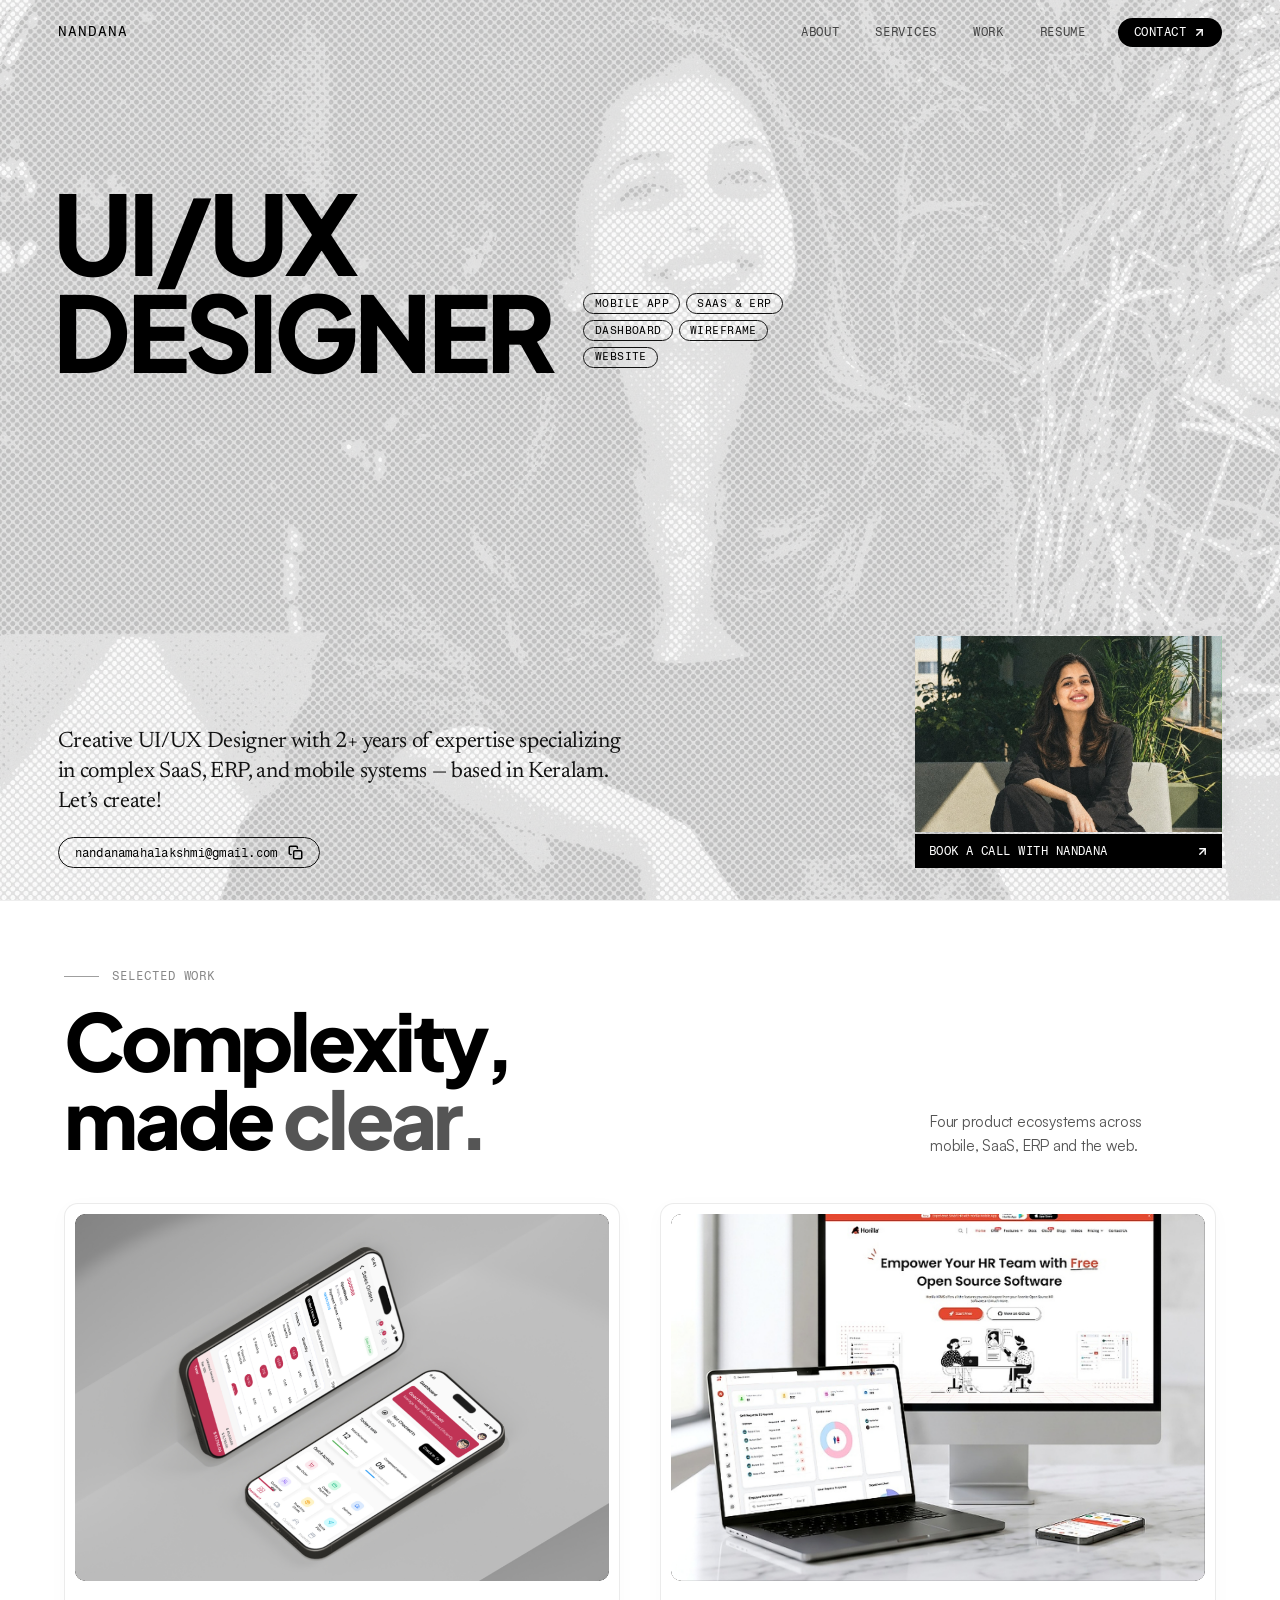
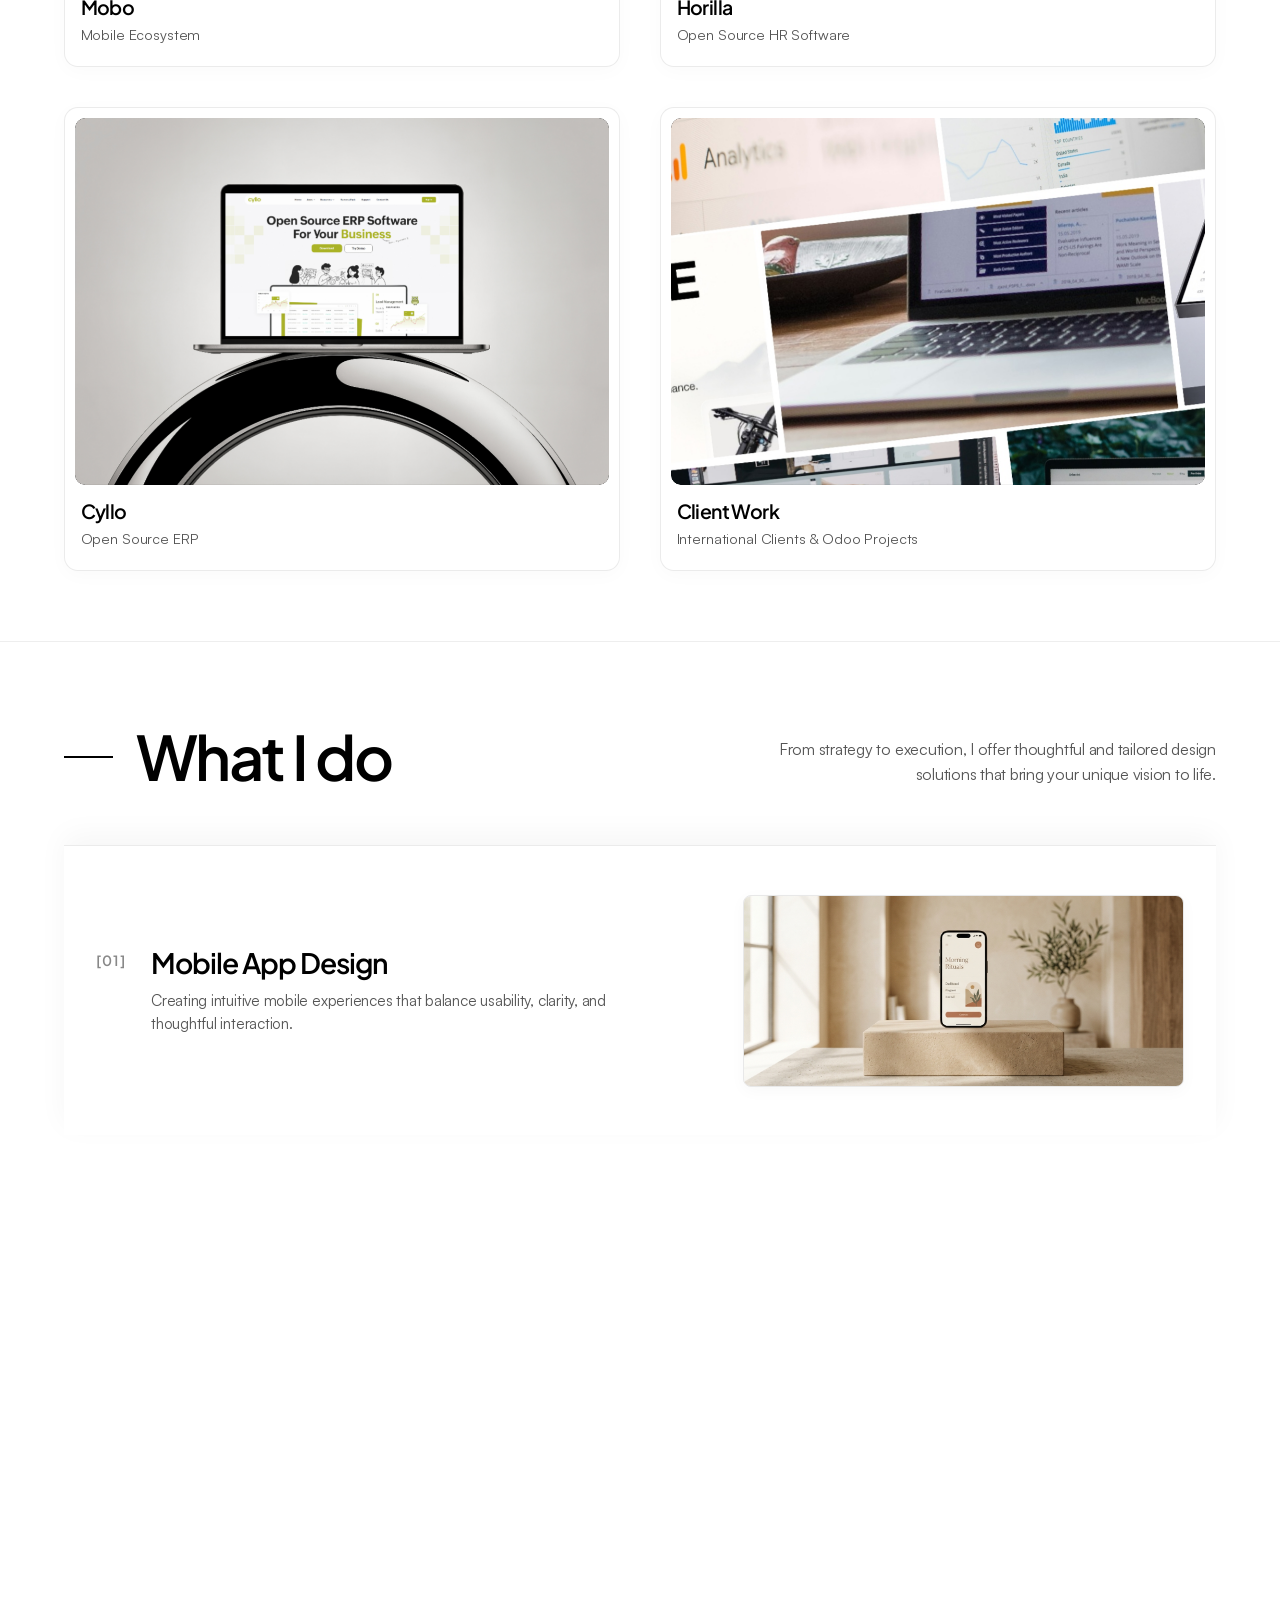
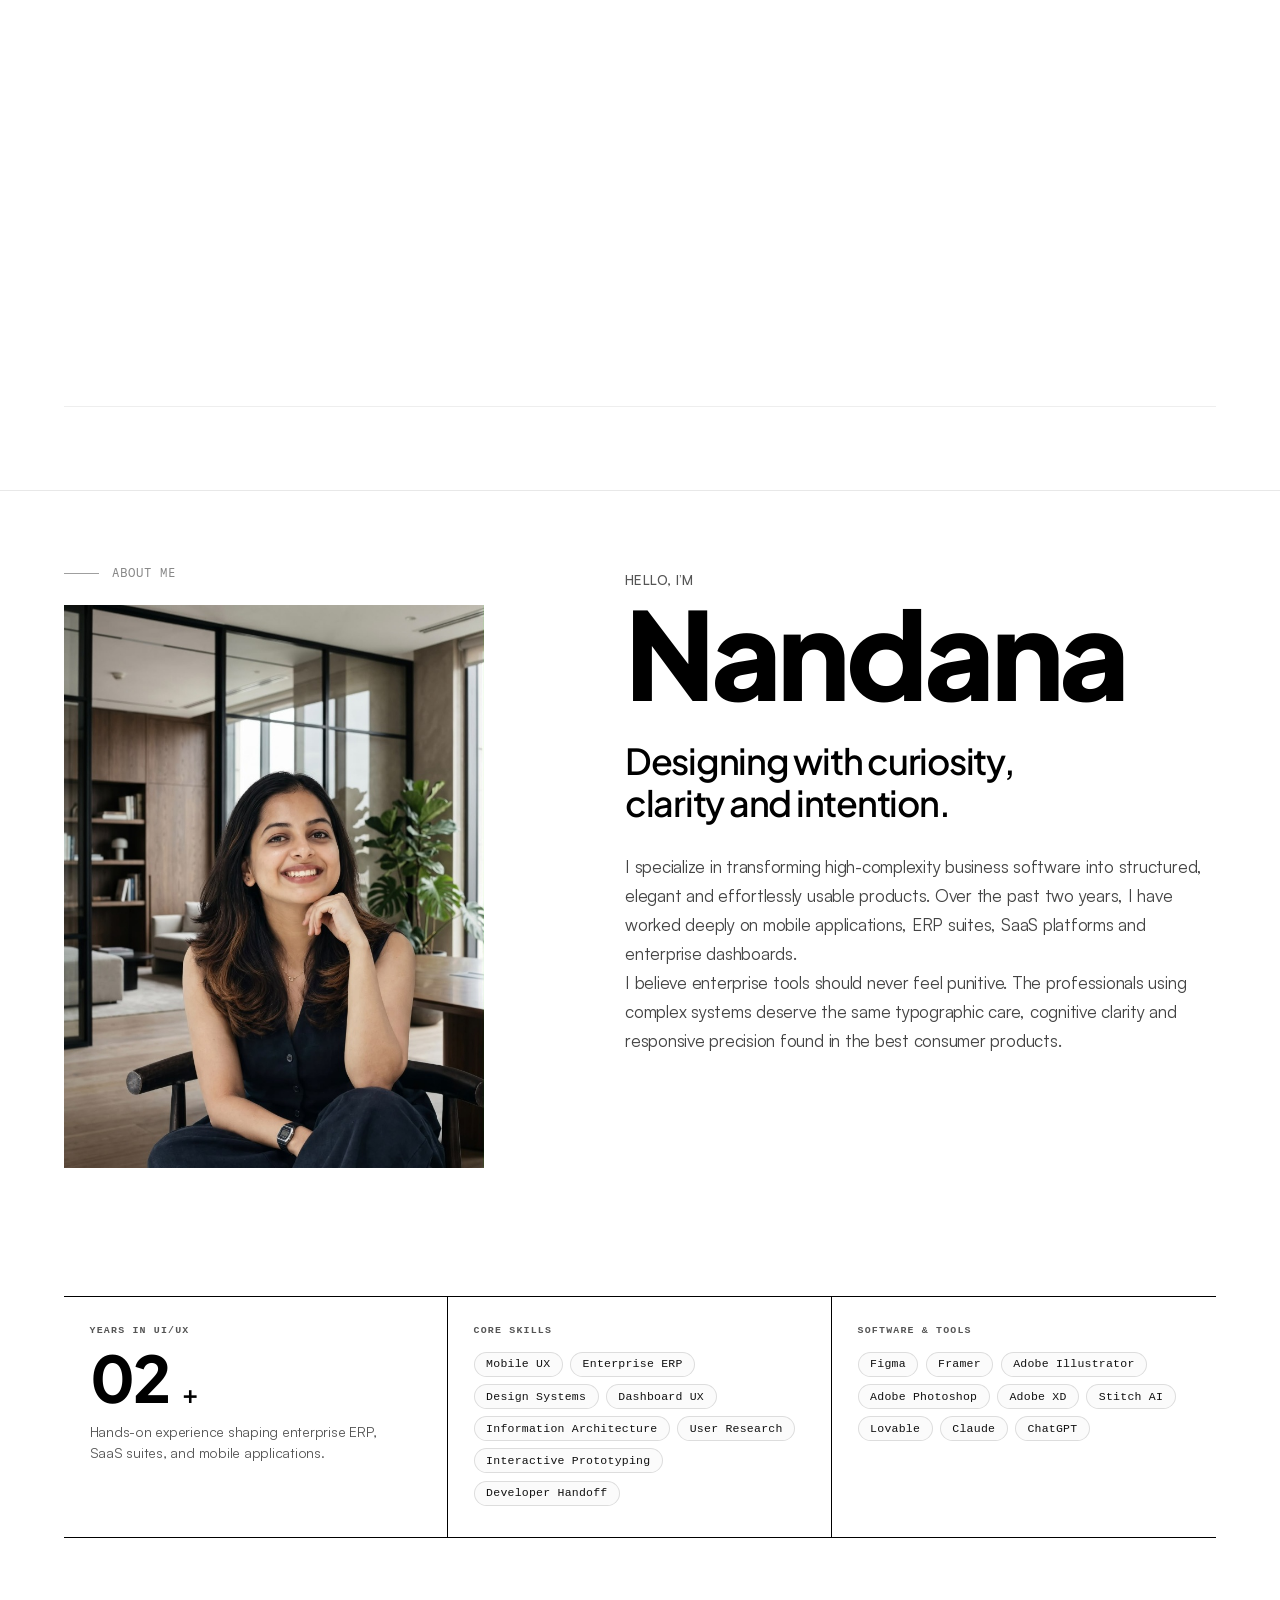
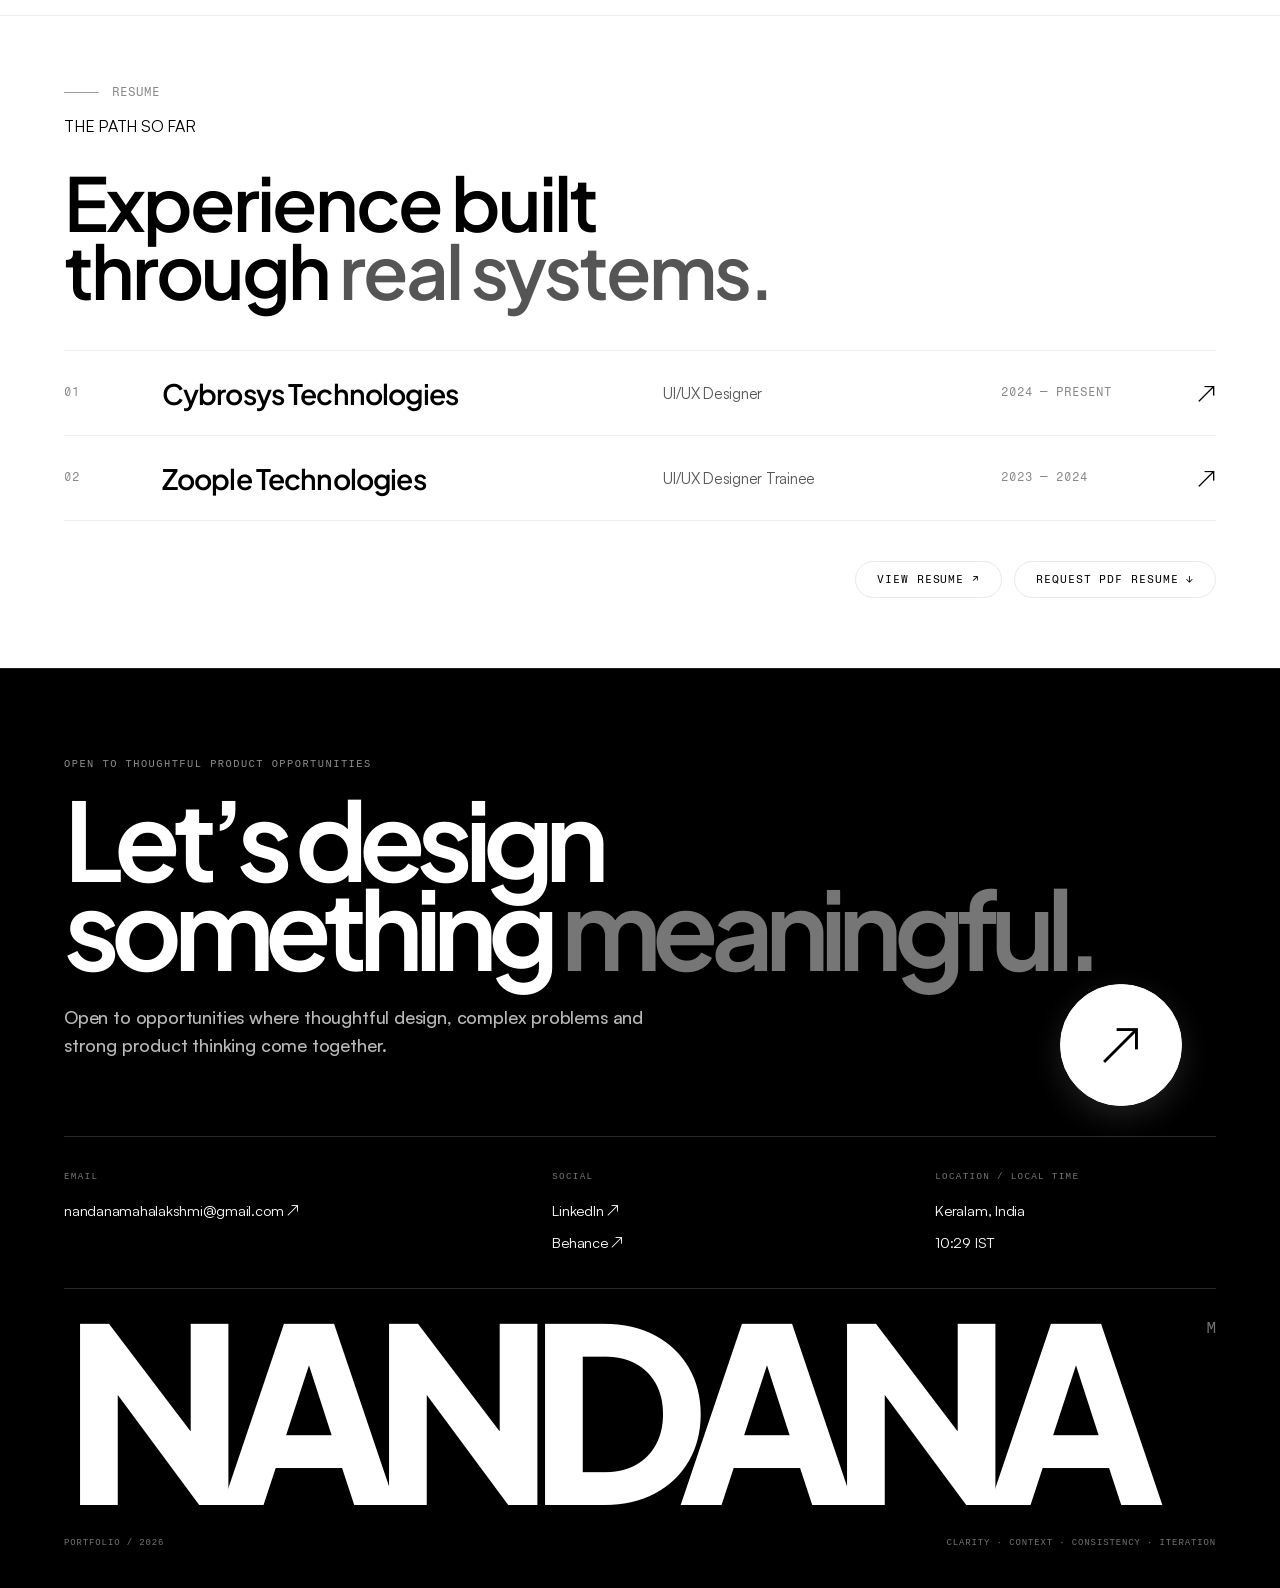
==== commit f960d82b: "Add files via upload" ====
--- a/index.html
+++ b/index.html
@@ -9,11 +9,11 @@
   <link rel="preconnect" href="https://fonts.googleapis.com">
   <link rel="preconnect" href="https://fonts.gstatic.com" crossorigin>
   <link rel="preconnect" href="https://api.fontshare.com">
-  <link href="https://api.fontshare.com/v2/css?f[]=satoshi@900,700,500,400,300,401,501,701,901&display=swap" rel="stylesheet">
-  <link href="https://fonts.googleapis.com/css2?family=Fragment+Mono&amp;family=Inter:ital,opsz,wght@0,14..32,300..800;1,14..32,300..800&amp;family=Instrument+Serif:ital@0;1&amp;family=Permanent+Marker&amp;family=Syne:wght@600;700;800&amp;display=swap" rel="stylesheet">
-  <link rel="stylesheet" href="styles.css?v=3.3">
+  <link href="https://api.fontshare.com/v2/css?f[]=satoshi@900,800,700,600,500,400,300,401,501,701,901&display=swap" rel="stylesheet">
+  <link href="https://fonts.googleapis.com/css2?family=Bebas+Neue&family=Fragment+Mono&family=Newsreader:ital,opsz,wght@0,6..72,300..700;1,6..72,300..700&family=Plus+Jakarta+Sans:ital,wght@0,300..800;1,300..800&family=Silkscreen:wght@400;700&display=swap" rel="stylesheet">
+  <link rel="stylesheet" href="styles.css?v=6.2">
   <script src="assets/lenis.min.js" defer></script>
-  <script src="script.js?v=2.1" defer></script>
+  <script src="script.js?v=3.0" defer></script>
 </head>
 <body>
   <div class="intro-wipe" aria-hidden="true"><span>NM / 26</span></div>
@@ -22,82 +22,123 @@
 
   <header class="site-header">
     <div class="site-brand-group">
-      <a class="site-brand" href="#home" aria-label="Nandana M — home">NANDANA M.</a>
+      <a class="site-brand" href="#home" aria-label="Nandana — home">NANDANA</a>
     </div>
     <nav aria-label="Primary navigation">
+      <a href="#about" class="nav-link"><span>About</span></a>
+      <a href="#services" class="nav-link"><span>Services</span></a>
       <a href="#work" class="nav-link"><span>Work</span></a>
-      <a href="#services" class="nav-link"><span>Services</span></a>
-      <a href="#about" class="nav-link"><span>About</span></a>
       <a href="#experience" class="nav-link"><span>Resume</span></a>
     </nav>
     <div class="header-actions">
-      <a class="header-contact" href="#contact">Let’s talk <span>↗</span></a>
+      <a class="header-contact" href="#contact">Contact</a>
       <button class="menu-toggle" type="button" aria-label="Open menu" aria-expanded="false"><i></i><i></i></button>
     </div>
   </header>
 
-  <div class="mobile-menu" aria-hidden="true">
+  <div class="mobile-menu" id="mobileMenu" aria-hidden="true">
+    <div class="mobile-menu-header">
+      <a class="minimal-brand" href="#home" aria-label="Nandana home">NANDANA</a>
+      <button class="mobile-menu-close" id="mobileMenuClose" type="button" aria-label="Close menu">&times;</button>
+    </div>
     <nav aria-label="Mobile navigation">
       <a href="#home"><small>00</small>Home</a>
-      <a href="#work"><small>01</small>Work</a>
+      <a href="#about"><small>01</small>About</a>
       <a href="#services"><small>02</small>Services</a>
-      <a href="#about"><small>03</small>About</a>
+      <a href="#work"><small>03</small>Work</a>
       <a href="#experience"><small>04</small>Resume</a>
       <a href="#contact"><small>05</small>Contact</a>
     </nav>
-    <p>Product &amp; UI/UX Design</p>
+    <div class="mobile-menu-footer">
+      <p>Creative UI/UX Designer · 2+ Years Experience</p>
+      <a href="mailto:nandanamahalakshmi@gmail.com">hello@nandana.design</a>
+    </div>
   </div>
 
-  <main>
-    <section class="hero" id="home">
-      <div class="hero-grid">
-        <div class="hero-content-col">
-          <div class="hero-kicker-bracket reveal">
-            <span class="hero-kicker-text">UI/UX DESIGNER</span>
-          </div>
-
-          <h1 class="hero-headline reveal">
-            Designing <span class="hero-clarity-serif">clarity</span><br>
-            into complex products.
+    <section class="hero hero-editorial" id="home">
+      <!-- Top Row: Brand, Nav Links & Pill Button -->
+      <header class="editorial-topbar">
+        <div class="editorial-brand-wrap">
+          <a class="editorial-brand" href="#home" aria-label="Nandana home">NANDANA</a>
+        </div>
+        <nav class="editorial-nav" aria-label="Landing page navigation">
+          <a href="#about" class="editorial-nav-link">ABOUT</a>
+          <a href="#services" class="editorial-nav-link">SERVICES</a>
+          <a href="#work" class="editorial-nav-link">WORK</a>
+          <a href="#experience" class="editorial-nav-link">RESUME</a>
+        </nav>
+        <div class="editorial-top-actions">
+          <a href="#contact" class="editorial-start-btn" aria-label="Contact">
+            <span>CONTACT</span>
+            <svg class="editorial-arrow-icon" width="13" height="13" viewBox="0 0 24 24" fill="none" stroke="currentColor" stroke-width="2.6" stroke-linecap="round" stroke-linejoin="round" aria-hidden="true">
+              <line x1="7" y1="17" x2="17" y2="7"></line>
+              <polyline points="7 7 17 7 17 17"></polyline>
+            </svg>
+          </a>
+          <button class="editorial-menu-toggle" id="minimalMenuToggle" type="button" aria-label="Open menu" aria-expanded="false">
+            <i></i><i></i>
+          </button>
+        </div>
+      </header>
+
+      <!-- Main Stage -->
+      <div class="editorial-hero-body">
+        <!-- Big Editorial Headline & Core Skills -->
+        <div class="editorial-headline-wrap">
+          <h1 class="editorial-hero-title">
+            <span class="editorial-title-line">UI/UX</span>
+            <span class="editorial-title-role-row">
+              <span class="editorial-title-role">DESIGNER</span>
+              <span class="editorial-tags-group" aria-label="Core design skills">
+                <span class="editorial-tags-row">
+                  <span class="editorial-tag">MOBILE APP</span>
+                  <span class="editorial-tag">SAAS &amp; ERP</span>
+                </span>
+                <span class="editorial-tags-row">
+                  <span class="editorial-tag">DASHBOARD</span>
+                  <span class="editorial-tag">WIREFRAME</span>
+                </span>
+                <span class="editorial-tags-row">
+                  <span class="editorial-tag">WEBSITE</span>
+                </span>
+              </span>
+            </span>
           </h1>
-
-          <p class="hero-description reveal">
-            <span class="hero-desc-role">UI/UX Designer</span> designing clear, thoughtful experiences<br class="hero-desc-break">
-            across <span class="hero-desc-focus">SaaS, ERP, dashboards, mobile apps</span>, and web platforms.
-          </p>
-        </div>
-
-        <div class="hero-portrait-col">
-          <div class="hero-illust-stage reveal" id="heroIllustStage">
-            <div class="hero-illust-glow" aria-hidden="true"></div>
-            <div class="hero-illust-wrap">
-              <img src="assets/hero-main-character.png" alt="Illustration of Nandana M — UI/UX Designer with laptop, wireframe sketchbook and design tools" class="hero-base-character" width="704" height="795">
-              
-              <!-- Separately animated interactive particles -->
-              <div class="hero-particle particle-figma" data-depth="0.22" title="Figma UI Design">
-                <img src="assets/hero-particle-figma.png" alt="Figma Icon with sparks" width="142" height="133">
-              </div>
-
-              <div class="hero-particle particle-wireframe" data-depth="0.28" title="Wireframing & Information Architecture">
-                <img src="assets/hero-particle-wireframe.png" alt="Wireframe page layout with cursor and sparks" width="141" height="181">
-              </div>
-
-              <div class="hero-particle particle-notes" data-depth="0.18" title="Design Process Notes">
-                <img src="assets/hero-particle-notes.png" alt="Research, Wireframes, UI Design, Prototypes sticky notes" width="133" height="154">
-              </div>
-
-              <div class="hero-particle particle-colors" data-depth="0.24" title="Color System & Swatches">
-                <img src="assets/hero-particle-colors.png" alt="Design system color palette swatches with sparks" width="175" height="78">
-              </div>
-
-              <div class="hero-particle particle-toggle" data-depth="0.16" title="Component & UI Kit Specification">
-                <img src="assets/hero-particle-toggle.png" alt="Interactive component toggle and checklist with pencil" width="114" height="87">
-              </div>
-
-              <div class="hero-particle particle-coffee" data-depth="0.10" title="Daily Fuel">
-                <img src="assets/hero-particle-coffee.png" alt="Paper coffee cup" width="74" height="117">
-              </div>
-            </div>
+        </div>
+
+        <!-- Bottom Row: Bio Statement on Left & Portrait Card on Right -->
+        <div class="editorial-bottom-row">
+          <!-- Left Column: Editorial Bio Text (Replaced in same style) -->
+          <div class="editorial-bio-block">
+            <p class="editorial-bio-lead">
+              Creative UI/UX Designer with 2+ years of expertise specializing in complex SaaS, ERP, and mobile systems — based in Keralam. Let’s create!
+            </p>
+            <div class="editorial-email-row">
+              <div class="editorial-email-wrap">
+                <button class="editorial-email-btn" id="copyEmailBtn" type="button" aria-label="Copy email address" data-email="nandanamahalakshmi@gmail.com">
+                  <span class="email-text">nandanamahalakshmi@gmail.com</span>
+                  <svg class="copy-icon" width="15" height="15" viewBox="0 0 24 24" fill="none" stroke="currentColor" stroke-width="2.4" stroke-linecap="round" stroke-linejoin="round" aria-hidden="true">
+                    <rect x="9" y="9" width="13" height="13" rx="2" ry="2"></rect>
+                    <path d="M5 15H4a2 2 0 0 1-2-2V4a2 2 0 0 1 2-2h9a2 2 0 0 1 2 2v1"></path>
+                  </svg>
+                </button>
+                <span class="copy-toast" id="copyToast" aria-live="polite">Copied to clipboard!</span>
+              </div>
+            </div>
+          </div>
+
+          <!-- Right Column: Portrait Photo Card & Action Button (Booking eyebrow removed) -->
+          <div class="editorial-photo-card" aria-label="Nandana M — UI/UX Designer">
+            <div class="editorial-photo-wrap">
+              <img src="assets/hero-portrait-outdoor.jpg" alt="Nandana M — UI/UX Designer" class="editorial-portrait-img" width="1024" height="672">
+            </div>
+            <a href="mailto:nandanamahalakshmi@gmail.com" class="editorial-call-btn" aria-label="Book a call with Nandana">
+              <span>BOOK A CALL WITH NANDANA</span>
+              <svg class="editorial-btn-arrow" width="13" height="13" viewBox="0 0 24 24" fill="none" stroke="currentColor" stroke-width="2.6" stroke-linecap="round" stroke-linejoin="round" aria-hidden="true">
+                <line x1="7" y1="17" x2="17" y2="7"></line>
+                <polyline points="7 7 17 7 17 17"></polyline>
+              </svg>
+            </a>
           </div>
         </div>
       </div>
@@ -167,13 +208,13 @@
             <div class="snippet-img-wrap">
               <img src="assets/client-work-snippet-new.jpg" alt="Client Work Platforms & Analytics" loading="lazy" width="1024" height="768">
               <div class="snippet-hover-overlay">
-                <p class="snippet-hover-desc">Global multi-tenant operations platform unifying supply chain management, complex field logistics, and real-time enterprise telemetry.</p>
+                <p class="snippet-hover-desc">Collaborating with international clients across industries on Odoo dashboard redesigns, custom websites, and UX guidance.</p>
               </div>
             </div>
           </div>
           <div class="snippet-caption">
             <h3 class="snippet-title">Client Work</h3>
-            <p class="snippet-subtitle">Enterprise Systems &amp; Web Platforms</p>
+            <p class="snippet-subtitle">International Clients &amp; Odoo Projects</p>
           </div>
         </a>
       </div>
@@ -266,18 +307,15 @@
     <section class="about" id="about">
       <div class="about-portrait">
         <div class="eyebrow about-eyebrow reveal">About me</div>
-        <div class="about-avatar-stage reveal">
-          <div class="about-avatar-glow" aria-hidden="true"></div>
-          <div class="about-avatar-wrapper">
-            <img src="assets/hero-portrait-orange.png" alt="Nandana M — UI/UX Designer" class="about-avatar-img" width="1024" height="1024">
-          </div>
+        <div class="about-photo-wrap">
+          <img src="assets/about-portrait.jpg" alt="Nandana Mahalakshmi" class="about-photo-img" width="764" height="1024">
         </div>
       </div>
 
       <div class="about-content">
         <div class="about-heading reveal">
           <span>Hello, I’m</span>
-          <h2>Nandana.</h2>
+          <h2>Nandana</h2>
         </div>
         <p class="about-lede reveal">Designing with curiosity, clarity and intention.</p>
         <p class="reveal">I specialize in transforming high-complexity business software into structured, elegant and effortlessly usable products. Over the past two years, I have worked deeply on mobile applications, ERP suites, SaaS platforms and enterprise dashboards.</p>
--- a/styles.css
+++ b/styles.css
@@ -1,62 +1,67 @@
-@import url('https://api.fontshare.com/v2/css?f[]=satoshi@900,700,500,400,300,401,501,701,901&display=swap');
+@import url('https://api.fontshare.com/v2/css?f[]=satoshi@900,800,700,600,500,400,300,401,501,701,901&display=swap');
+@import url('https://fonts.googleapis.com/css2?family=Plus+Jakarta+Sans:ital,wght@0,300..800;1,300..800&family=Fragment+Mono&display=swap');
 
 @font-face {
-  font-family: "GT Standard";
-  src: url("assets/fonts/GT-Standard-L-Standard-Regular.woff2") format("woff2");
-  font-weight: 100 900;
-  font-style: normal;
-  font-display: swap;
-}
-
-@font-face {
-  font-family: "Permanent Marker";
-  src: url("assets/fonts/PermanentMarker-Regular.ttf") format("truetype");
+  font-family: "Satoshi";
+  src: url("assets/fonts/Satoshi-Regular.woff2") format("woff2");
   font-weight: 400;
   font-style: normal;
   font-display: swap;
 }
-
 @font-face {
-  font-family: "Modern Muse Wavy";
-  src: url("assets/fonts/ModernMuseWavy.woff2") format("woff2"),
-       url("assets/fonts/ModernMuseWavy.ttf") format("truetype");
-  font-weight: 400 700;
+  font-family: "Satoshi";
+  src: url("assets/fonts/Satoshi-Medium.woff2") format("woff2");
+  font-weight: 500;
   font-style: normal;
   font-display: swap;
 }
+@font-face {
+  font-family: "Satoshi";
+  src: url("assets/fonts/Satoshi-Bold.woff2") format("woff2");
+  font-weight: 700;
+  font-style: normal;
+  font-display: swap;
+}
+@font-face {
+  font-family: "Satoshi";
+  src: url("assets/fonts/Satoshi-Italic.woff2") format("woff2");
+  font-weight: 400;
+  font-style: italic;
+  font-display: swap;
+}
 
 :root {
-  /* Velora Template Typography */
-  --font-primary: "Inter", -apple-system, BlinkMacSystemFont, "Segoe UI", Roboto, sans-serif;
-  --font-display: "Inter", -apple-system, BlinkMacSystemFont, "Segoe UI", Roboto, sans-serif;
+  /* Yuya & Exvia Minimalist Black & White Typography */
+  --font-primary: "Satoshi", "Plus Jakarta Sans", -apple-system, BlinkMacSystemFont, "Segoe UI", Roboto, sans-serif;
+  --font-display: "Satoshi", "Plus Jakarta Sans", -apple-system, BlinkMacSystemFont, "Segoe UI", Roboto, sans-serif;
   --font-mono: "Fragment Mono", "DM Mono", monospace;
 
-  /* Velora Color Tokens (from https://velora-template.framer.website/modio) */
-  --velora-bg: #fafafa;
+  /* Pure Black & White Minimal Palette */
+  --velora-bg: #ffffff;
   --velora-card: #ffffff;
-  --velora-quiet: #f4f4f4;
+  --velora-quiet: #f7f7f8;
   --velora-text-main: #000000;
-  --velora-text-near-black: #212121;
-  --velora-text-secondary: #6d6d6d;
-  --velora-text-muted: #999999;
-  --velora-text-tertiary: #aeaeae;
-  --velora-border: #e6e6e6;
+  --velora-text-near-black: #111111;
+  --velora-text-secondary: #555555;
+  --velora-text-muted: #888888;
+  --velora-text-tertiary: #b0b0b0;
+  --velora-border: #e8e8e8;
   --velora-divider: #eeeeee;
-  --signature-blue: #c91d1d;
-  --velora-accent-sand: #c91d1d;
-  --hero-accent-red: #c91d1d;
-  --velora-accent-warm: #e3caa6;
-  --velora-overlay: rgba(0, 0, 0, 0.55);
-
-  /* Theme tokens mapped to Velora palette */
-  --paper: #fafafa;
+  --signature-blue: #000000;
+  --velora-accent-sand: #000000;
+  --hero-accent-red: #000000;
+  --velora-accent-warm: #f4f4f4;
+  --velora-overlay: rgba(0, 0, 0, 0.6);
+
+  /* Theme tokens mapped to clean editorial palette */
+  --paper: #ffffff;
   --white: #ffffff;
   --ink: #000000;
-  --muted: #6d6d6d;
-  --line: #eeeeee;
-  --red: #212121;
+  --muted: #555555;
+  --line: #e8e8e8;
+  --red: #000000;
   --red-dark: #000000;
-  --page: clamp(1.15rem, 4.2vw, 5rem);
+  --page: clamp(1.5rem, 5vw, 5.5rem);
   --ease: cubic-bezier(.22, 1, .36, 1);
 }
 
@@ -65,17 +70,47 @@
 html {
   scroll-behavior: smooth;
   background: var(--velora-bg);
+  overflow-x: clip;
+  width: 100%;
 }
 
 body {
   margin: 0;
   overflow-x: clip;
+  width: 100%;
   color: var(--velora-text-main);
   background: var(--velora-bg);
   font-family: var(--font-primary);
   font-synthesis: none;
   -webkit-font-smoothing: antialiased;
   letter-spacing: -0.015em;
+}
+
+/* Enforce Landing Session Font Across All Pages */
+h1, h2, h3, h4, h5, h6,
+p, a, button, input, textarea,
+.velora-case-title,
+.velora-section-heading,
+.velora-subheading,
+.velora-paragraph,
+.velora-client-title,
+.service-title,
+.service-desc,
+.stat,
+.stat strong,
+.stat-chips span,
+.experience-row h3,
+.manifesto h2,
+.manifesto-bottom > p,
+.about-heading h2,
+.about-lede,
+.about-content p,
+.minimal-hero-title,
+.minimal-bio-text,
+.minimal-brand,
+.site-brand,
+.nav-link {
+  font-family: var(--font-primary);
 }
 
 body.menu-open { overflow: hidden; }
@@ -131,26 +166,30 @@
   z-index: 1000;
   top: 1.25rem;
   left: 50%;
-  transform: translateX(-50%);
+  transform: translateX(-50%) translateY(-130%);
   width: min(calc(100% - 2.5rem), 1180px);
   height: 4.15rem;
   display: flex;
   justify-content: space-between;
   align-items: center;
-  padding: 0 0.65rem 0 2.2rem;
-  background: rgba(255, 255, 255, 0.94);
+  padding: 0 0.85rem 0 2rem;
+  background: rgba(255, 255, 255, 0.96);
   backdrop-filter: blur(16px);
   -webkit-backdrop-filter: blur(16px);
   border-radius: 9999px;
-  box-shadow: 0 4px 20px rgba(0, 0, 0, 0.05), 0 1px 3px rgba(0, 0, 0, 0.02);
-  border: 1px solid rgba(0, 0, 0, 0.07);
-  transition: box-shadow 0.3s var(--ease), background 0.3s var(--ease), border-color 0.3s var(--ease);
-}
-
-.site-header.scrolled {
-  background: rgba(255, 255, 255, 0.97);
-  box-shadow: 0 10px 30px rgba(0, 0, 0, 0.08), 0 2px 6px rgba(0, 0, 0, 0.03);
-  border-color: rgba(0, 0, 0, 0.1);
+  box-shadow: 0 4px 24px rgba(0, 0, 0, 0.06), 0 1px 3px rgba(0, 0, 0, 0.02);
+  border: 1px solid rgba(0, 0, 0, 0.08);
+  opacity: 0;
+  visibility: hidden;
+  transition: transform 0.35s var(--ease), opacity 0.35s var(--ease), visibility 0.35s;
+}
+
+.site-header.scrolled,
+.site-header.always-visible,
+body:has(.velora-case-page) .site-header {
+  transform: translateX(-50%) translateY(0);
+  opacity: 1;
+  visibility: visible;
 }
 
 .site-header::after {
@@ -167,20 +206,20 @@
   font-family: var(--font-primary);
   font-size: clamp(0.9rem, 1.1vw, 1.02rem);
   font-weight: 700;
-  letter-spacing: 0.03em;
+  letter-spacing: 0.06em;
   text-transform: uppercase;
   color: var(--ink);
   white-space: nowrap;
   text-decoration: none;
   display: inline-flex;
   align-items: center;
-  transition: opacity 0.25s var(--ease), transform 0.25s var(--ease);
+  transition: opacity 0.25s var(--ease), transform 0.25s var(--ease), color 0.3s var(--ease);
   line-height: 1;
 }
 
 .site-brand:hover,
 .monogram:hover {
-  opacity: 0.65;
+  opacity: 0.75;
   transform: translateY(-1px);
 }
 
@@ -193,8 +232,10 @@
   align-items: center;
   gap: clamp(1.6rem, 2.8vw, 2.7rem);
   font-family: var(--font-primary);
-  font-size: 0.95rem;
+  font-size: 0.84rem;
   font-weight: 500;
+  text-transform: uppercase;
+  letter-spacing: 0.08em;
 }
 
 .site-header nav a,
@@ -205,7 +246,7 @@
   display: inline-flex;
   align-items: baseline;
   text-decoration: none;
-  letter-spacing: -0.01em;
+  letter-spacing: 0.08em;
   transition: color 0.2s var(--ease), opacity 0.2s var(--ease);
 }
 
@@ -245,12 +286,13 @@
   background: #0e0e0e;
   color: #ffffff;
   font-family: var(--font-primary);
-  font-size: 0.88rem;
+  font-size: 0.82rem;
   font-weight: 550;
-  letter-spacing: -0.01em;
+  letter-spacing: 0.06em;
+  text-transform: uppercase;
   text-decoration: none;
-  border: none;
-  transition: background 0.25s var(--ease), transform 0.2s var(--ease), opacity 0.25s var(--ease);
+  border: 1px solid transparent;
+  transition: background 0.25s var(--ease), transform 0.2s var(--ease), opacity 0.25s var(--ease), border-color 0.25s var(--ease), color 0.25s var(--ease);
 }
 
 .header-contact span {
@@ -293,528 +335,600 @@
 .menu-toggle.is-open i:first-child { top: 1.25rem; transform: rotate(45deg); }
 .menu-toggle.is-open i:last-child { top: 1.25rem; transform: rotate(-45deg); }
 
+/* ==========================================================================
+   MINIMAL FULL-SCREEN MENU OVERLAY (6-Dot Triggered)
+   ========================================================================== */
 .mobile-menu {
   position: fixed;
   inset: 0;
-  z-index: 99;
+  z-index: 9999;
   visibility: hidden;
   display: flex;
   flex-direction: column;
   justify-content: space-between;
-  padding: 8rem 1.4rem 2rem;
-  color: var(--ink);
+  padding: clamp(2rem, 4vw, 3.8rem) clamp(2rem, 5.2vw, 5rem);
+  color: #000000;
   background: #ffffff;
-  border-bottom: 1px solid var(--line);
   opacity: 0;
-  transform: translateY(-2rem);
-  transition: .45s var(--ease);
-}
-
-.mobile-menu.is-open { visibility: visible; opacity: 1; transform: none; }
-.mobile-menu nav { display: grid; }
-.mobile-menu nav a { display: flex; gap: 1.5rem; align-items: baseline; padding: .55rem 0; border-bottom: 1px solid rgba(255,255,255,.35); font-size: clamp(2.7rem, 15vw, 5rem); line-height: 1; letter-spacing: -.07em; }
-.mobile-menu small { width: 2rem; font: 400 .6rem/1 "DM Mono", monospace; letter-spacing: .1em; }
-.mobile-menu > p { margin: 0; font: 400 .65rem/1.4 "DM Mono", monospace; letter-spacing: .1em; text-transform: uppercase; }
-
-.hero {
-  min-height: auto;
+  transform: translateY(-1.5rem);
+  transition: opacity 0.35s cubic-bezier(0.16, 1, 0.3, 1), transform 0.35s cubic-bezier(0.16, 1, 0.3, 1), visibility 0.35s;
+}
+
+.mobile-menu.is-open {
+  visibility: visible;
+  opacity: 1;
+  transform: translateY(0);
+}
+
+.mobile-menu-header {
+  display: flex;
+  justify-content: space-between;
+  align-items: center;
+  width: 100%;
+}
+
+.mobile-menu-close {
+  background: transparent;
+  border: none;
+  cursor: pointer;
+  font-size: 2rem;
+  font-weight: 300;
+  color: #000000;
+  padding: 0.4rem;
+  line-height: 1;
+  transition: transform 0.25s var(--ease), opacity 0.2s ease;
+}
+
+.mobile-menu-close:hover {
+  transform: scale(1.15) rotate(90deg);
+  opacity: 0.65;
+}
+
+.mobile-menu nav {
+  display: flex;
+  flex-direction: column;
+  gap: 0.4rem;
+  margin: auto 0;
+}
+
+.mobile-menu nav a {
+  display: flex;
+  gap: 1.5rem;
+  align-items: baseline;
+  padding: 0.5rem 0;
+  font-family: var(--font-primary);
+  font-size: clamp(2.4rem, 6.8vw, 4.8rem);
+  font-weight: 750;
+  line-height: 1;
+  letter-spacing: -0.035em;
+  color: #000000;
+  text-decoration: none;
+  border-bottom: 1px solid rgba(0, 0, 0, 0.08);
+  transition: color 0.2s ease, transform 0.2s ease;
+}
+
+.mobile-menu nav a:hover {
+  color: #555555;
+  transform: translateX(10px);
+}
+
+.mobile-menu small {
+  font-family: var(--font-mono);
+  font-size: 0.82rem;
+  font-weight: 500;
+  letter-spacing: 0.08em;
+  color: #888888;
+  width: 2.2rem;
+}
+
+.mobile-menu-footer {
+  display: flex;
+  justify-content: space-between;
+  align-items: center;
+  width: 100%;
+  border-top: 1px solid rgba(0, 0, 0, 0.08);
+  padding-top: 1.2rem;
+  font-family: var(--font-primary);
+  font-size: 0.88rem;
+  color: #666666;
+}
+
+.mobile-menu-footer a {
+  color: #000000;
+  font-weight: 600;
+  text-decoration: none;
+}
+
+/* ==========================================================================
+   EDITORIAL WATERMARK HERO (MINIMAL OFF-WHITE + HALFTONE SHADOW + BOLD GROTESQUE)
+   ========================================================================== */
+.hero,
+.hero-minimal,
+.hero-neobrutal,
+.hero-editorial {
+  width: 100%;
+  min-height: 100vh;
+  min-height: 100dvh;
+  height: 100vh;
+  height: 100dvh;
   position: relative;
   overflow: hidden;
-  isolation: isolate;
-  display: flex;
+  background-color: #e2e2e2;
+  background-image: url('assets/hero-shadow-bg.jpg');
+  background-position: center center;
+  background-size: cover;
+  background-repeat: no-repeat;
+  color: #000000;
+  display: flex;
+  flex-direction: column;
+  justify-content: space-between;
+  padding: clamp(1rem, 2vh, 1.6rem) clamp(1.4rem, 4.5vw, 4.8rem) clamp(1.8rem, 3.5vh, 3.2rem) clamp(1.4rem, 4.5vw, 4.8rem);
+  box-sizing: border-box;
+}
+
+/* 1. Top Bar: Brand, Navigation, CTA */
+.editorial-topbar {
+  width: 100%;
+  display: flex;
+  justify-content: space-between;
+  align-items: center;
+  position: relative;
+  z-index: 20;
+  padding-bottom: clamp(0.7rem, 1.4vh, 1rem);
+}
+
+.editorial-brand-wrap {
+  display: inline-flex;
+  align-items: center;
+}
+
+.editorial-brand {
+  font-family: var(--font-mono);
+  font-size: clamp(0.86rem, 1vw, 0.96rem);
+  font-weight: 600;
+  letter-spacing: 0.08em;
+  text-transform: uppercase;
+  color: #000000;
+  text-decoration: none;
+  line-height: 1;
+  transition: opacity 0.2s ease;
+}
+
+.editorial-brand:hover {
+  opacity: 0.65;
+}
+
+.editorial-nav {
+  display: flex;
+  align-items: center;
+  gap: clamp(1.4rem, 2.8vw, 3.2rem);
+  margin-left: auto;
+  margin-right: clamp(1.2rem, 2.5vw, 2.8rem);
+}
+
+.editorial-nav-link {
+  font-family: var(--font-mono);
+  font-size: clamp(0.75rem, 0.85vw, 0.82rem);
+  font-weight: 500;
+  letter-spacing: 0.06em;
+  text-transform: uppercase;
+  color: #444444;
+  text-decoration: none;
+  transition: color 0.2s ease, opacity 0.2s ease;
+}
+
+.editorial-nav-link:hover {
+  color: #000000;
+}
+
+.editorial-top-actions {
+  display: inline-flex;
+  align-items: center;
+  gap: 0.75rem;
+}
+
+.editorial-start-btn {
+  display: inline-flex;
+  align-items: center;
+  gap: 0.45rem;
+  background: #000000;
+  color: #ffffff;
+  border-radius: 9999px;
+  padding: 0.46rem 1rem;
+  font-family: var(--font-mono);
+  font-size: clamp(0.74rem, 0.8vw, 0.8rem);
+  font-weight: 600;
+  letter-spacing: 0.04em;
+  text-transform: uppercase;
+  text-decoration: none;
+  transition: transform 0.15s ease, background 0.15s ease;
+}
+
+.editorial-start-btn:hover {
+  background: #222222;
+  transform: translateY(-1px);
+}
+
+.editorial-arrow-icon {
+  flex-shrink: 0;
+  transition: transform 0.2s ease;
+}
+
+.editorial-start-btn:hover .editorial-arrow-icon {
+  transform: translate(2px, -2px);
+}
+
+.editorial-menu-toggle {
+  display: none;
+  width: 40px;
+  height: 40px;
+  border: 1px solid #000000;
+  border-radius: 9999px;
+  background: transparent;
+  flex-direction: column;
   align-items: center;
   justify-content: center;
-  padding: clamp(7.5rem, 10vw, 10.5rem) var(--page) clamp(4rem, 6vw, 6.5rem);
-  background: var(--velora-bg);
-}
-
-.hero .reveal {
-  opacity: 1;
-  transform: none;
-}
-
-.hero-grid {
-  display: grid;
-  grid-template-columns: 1.15fr 0.85fr;
-  align-items: center;
-  gap: clamp(2rem, 3.8vw, 4.2rem);
+  gap: 5px;
+  cursor: pointer;
+}
+
+.editorial-menu-toggle i {
+  display: block;
+  width: 18px;
+  height: 2px;
+  background: #000000;
+  border-radius: 1px;
+}
+
+/* 2. Main Stage Container */
+.editorial-hero-body {
   width: 100%;
+  display: flex;
+  flex-direction: column;
+  justify-content: space-between;
+  flex: 1;
   position: relative;
-  z-index: 2;
-}
-
-.hero-content-col {
+  z-index: 10;
+}
+
+/* 3. Giant Editorial Headline */
+.editorial-headline-wrap {
+  width: 100%;
+  margin: auto 0;
+  padding: clamp(1rem, 2.5vh, 2.5rem) 0;
+  display: flex;
+  justify-content: flex-start;
+  align-items: flex-start;
+}
+
+.editorial-hero-title {
+  margin: 0;
+  margin-left: -0.19em;
+  padding: 0;
+  font-family: var(--font-primary);
+  font-weight: 800;
+  color: #000000;
+  letter-spacing: -0.045em;
+  line-height: 0.88;
   display: flex;
   flex-direction: column;
   align-items: flex-start;
   text-align: left;
 }
 
-/* Bracket & Kicker */
-.hero-kicker-bracket {
+.editorial-title-line {
+  display: block;
+  font-size: clamp(3.8rem, 8.6vw, 8.4rem);
+  letter-spacing: -0.045em;
+  line-height: 0.92;
+  text-transform: uppercase;
+  color: #000000;
+  text-align: left;
+}
+
+.editorial-title-name {
+  display: block;
+  font-size: clamp(3.8rem, 8.8vw, 8.6rem);
+  letter-spacing: -0.045em;
+  line-height: 0.92;
+  text-transform: uppercase;
+  text-align: center;
+}
+
+.editorial-title-role-row {
+  display: flex;
+  align-items: center;
+  justify-content: flex-start;
+  flex-wrap: nowrap;
+  gap: clamp(1.2rem, 2.5vw, 2.8rem);
+}
+
+.editorial-title-role {
+  display: inline-block;
+  font-size: clamp(3.6rem, 8.2vw, 8.0rem);
+  letter-spacing: -0.04em;
+  line-height: 0.92;
+  text-transform: uppercase;
+  white-space: nowrap;
+}
+
+/* 5. Pill Tags Group placed next to DESIGNER */
+.editorial-tags-group {
+  display: inline-flex;
+  flex-direction: column;
+  gap: 0.35rem;
+  flex-shrink: 0;
+  vertical-align: middle;
+}
+
+.editorial-tags-row {
+  display: flex;
+  gap: 0.35rem;
+}
+
+.editorial-tag {
+  display: inline-flex;
+  align-items: center;
+  justify-content: center;
+  border: 1px solid #111111;
+  border-radius: 9999px;
+  background: transparent;
+  padding: 0.22rem 0.65rem;
+  font-family: var(--font-mono);
+  font-size: clamp(0.66rem, 0.76vw, 0.78rem);
+  font-weight: 500;
+  letter-spacing: 0.04em;
+  color: #000000;
+  white-space: nowrap;
+  line-height: 1.15;
+  text-transform: uppercase;
+  transition: all 0.2s ease;
+}
+
+.editorial-tag:hover {
+  background: #000000;
+  color: #ffffff;
+  transform: translateY(-1px);
+}
+
+/* 6. Bottom Row: Bio on left, Photo Card on right */
+.editorial-bottom-row {
+  width: 100%;
+  display: flex;
+  justify-content: space-between;
+  align-items: flex-end;
+  gap: clamp(2rem, 4vw, 5rem);
+  margin-top: auto;
+  padding-top: clamp(2rem, 4vh, 4rem);
+}
+
+/* Left: Editorial Bio Text */
+.editorial-bio-block {
+  max-width: clamp(360px, 44vw, 580px);
+  display: flex;
+  flex-direction: column;
+  align-items: flex-start;
+}
+
+.editorial-bio-lead {
+  font-family: "Newsreader", Georgia, serif;
+  font-size: clamp(1.15rem, 1.75vw, 1.58rem);
+  line-height: 1.34;
+  letter-spacing: -0.015em;
+  font-weight: 400;
+  color: #111111;
+  margin: 0 0 1.25rem 0;
+}
+
+.editorial-email-row {
+  display: flex;
+  align-items: center;
+}
+
+.editorial-email-wrap {
   position: relative;
   display: inline-flex;
   align-items: center;
-  margin-bottom: clamp(1.4rem, 2vw, 2.2rem);
-  padding-left: 1.8rem;
-}
-
-.hero-kicker-bracket::before {
-  content: "";
+}
+
+.editorial-email-btn {
+  display: inline-flex;
+  align-items: center;
+  gap: 0.65rem;
+  background: transparent;
+  border: 1px solid #111111;
+  cursor: pointer;
+  padding: 0.45rem 1rem;
+  border-radius: 9999px;
+  color: #000000;
+  font-family: var(--font-mono);
+  font-size: clamp(0.74rem, 0.85vw, 0.82rem);
+  font-weight: 500;
+  letter-spacing: 0.02em;
+  transition: all 0.2s ease;
+}
+
+.editorial-email-btn:hover {
+  background: #000000;
+  color: #ffffff;
+  transform: translateY(-1px);
+}
+
+.editorial-email-btn .copy-icon {
+  flex-shrink: 0;
+  stroke: currentColor;
+}
+
+.copy-toast {
   position: absolute;
-  top: 50%;
+  top: -34px;
   left: 0;
-  width: 1.3rem;
-  height: 2.2rem;
-  border-top: 2px solid var(--hero-accent-red, #c91d1d);
-  border-left: 1.5px solid rgba(0, 0, 0, 0.18);
-  transform: translateY(-50%);
-}
-
-.hero-kicker-text {
+  background: #000000;
+  color: #ffffff;
   font-family: var(--font-mono);
-  font-size: clamp(0.78rem, 0.9vw, 0.88rem);
-  font-weight: 500;
-  letter-spacing: 0.14em;
+  font-size: 0.72rem;
+  padding: 0.25rem 0.6rem;
+  border-radius: 4px;
+  opacity: 0;
+  pointer-events: none;
+  transform: translateY(4px);
+  transition: opacity 0.2s ease, transform 0.2s ease;
+  white-space: nowrap;
+  z-index: 50;
+}
+
+.copy-toast.is-shown {
+  opacity: 1;
+  transform: translateY(0);
+}
+
+/* 7. Right: Photo Card & Booking CTA */
+.editorial-photo-card {
+  display: flex;
+  flex-direction: column;
+  width: clamp(250px, 24vw, 330px);
+  flex-shrink: 0;
+}
+
+.editorial-booking-eyebrow {
+  font-family: var(--font-mono);
+  font-size: clamp(0.72rem, 0.82vw, 0.8rem);
+  font-weight: 600;
+  letter-spacing: 0.06em;
   text-transform: uppercase;
-  color: var(--velora-text-muted);
-}
-
-/* Main Headline - Using exact font styling of Experience built through real systems */
-.hero-headline {
-  margin: 0 0 clamp(1.4rem, 2vw, 2.2rem);
-  color: var(--velora-text-main);
-  font-family: var(--font-primary);
-  font-size: clamp(3.2rem, 5.8vw, 6.4rem);
-  font-weight: 600;
-  line-height: .92;
-  letter-spacing: -0.04em;
-  text-align: left;
-}
-
-.hero-clarity-serif {
-  font-family: 'Modern Muse Wavy', 'Dream Work', serif;
-  font-style: normal;
-  font-weight: 400;
-  font-size: 1.15em;
-  letter-spacing: 0.01em;
-  color: var(--hero-accent-red, #c91d1d);
-  -webkit-text-stroke: 0.5px #c91d1d;
-  display: inline-block;
-  vertical-align: baseline;
-  padding: 0 0.04em;
-}
-
-/* Hero Lede Description - Left-aligned, refined editorial typography */
-.hero-description {
-  margin: 0;
-  padding: 0;
-  font-family: var(--font-primary);
-  font-size: clamp(1.06rem, 1.3vw, 1.22rem);
-  font-weight: 400;
-  line-height: 1.62;
-  color: var(--velora-text-secondary, #4e4e4e);
-  letter-spacing: -0.016em;
-  max-width: 540px;
-  text-align: left;
-  align-self: flex-start;
-  text-wrap: pretty;
-}
-
-.hero-description .hero-desc-role {
-  color: var(--velora-text-main, #000000);
-  font-weight: 600;
-  letter-spacing: -0.02em;
-}
-
-.hero-description .hero-desc-focus {
-  color: var(--velora-text-near-black, #222222);
-  font-weight: 500;
-}
-
-/* Right Column: Hero Portrait Stage & Blended Illustration */
-.hero-portrait-col {
-  display: flex;
-  justify-content: center;
-  align-items: center;
-  position: relative;
+  color: #000000;
+  margin-bottom: 0.5rem;
+}
+
+.editorial-photo-wrap {
   width: 100%;
-  opacity: 1;
-  animation: heroPortraitEntry 1s cubic-bezier(0.16, 1, 0.3, 1) 0.15s both;
-}
-
-@keyframes heroPortraitEntry {
-  from {
-    opacity: 0;
-    transform: translate3d(0, 20px, 0);
-  }
-  to {
-    opacity: 1;
-    transform: translate3d(0, 0, 0);
-  }
-}
-
-.hero-illust-stage {
-  position: relative;
-  width: 100%;
-  max-width: 480px;
-  display: flex;
-  align-items: center;
-  justify-content: center;
-  animation: heroIllustFloat 7s ease-in-out infinite;
-  perspective: 1000px;
-}
-
-.hero-illust-glow {
-  position: absolute;
-  inset: -12%;
-  border-radius: 50%;
-  background: radial-gradient(circle at 50% 50%, rgba(241, 107, 72, 0.15) 0%, rgba(241, 107, 72, 0.04) 48%, transparent 72%);
-  filter: blur(40px);
-  pointer-events: none;
-  z-index: 1;
-  animation: heroGlowPulse 5s ease-in-out infinite;
-}
-
-@keyframes heroGlowPulse {
-  0%, 100% {
-    transform: scale(0.95);
-    opacity: 0.65;
-  }
-  50% {
-    transform: scale(1.06);
-    opacity: 1;
-  }
-}
-
-.hero-illust-wrap {
-  position: relative;
-  z-index: 2;
-  width: 100%;
-  aspect-ratio: 704 / 795;
-  display: block;
-  overflow: visible;
-  transition: transform 0.6s cubic-bezier(0.16, 1, 0.3, 1);
-  transform-style: preserve-3d;
-}
-
-.hero-base-character {
-  position: relative;
-  z-index: 2;
+  aspect-ratio: 16 / 10.2;
+  overflow: hidden;
+  background: #cfcfcf;
+  box-shadow: 0 4px 20px rgba(0, 0, 0, 0.08);
+}
+
+.editorial-portrait-img {
   width: 100%;
   height: 100%;
-  aspect-ratio: 704 / 795;
-  object-fit: contain;
+  object-fit: cover;
   display: block;
-  user-select: none;
-  pointer-events: none;
-  filter: drop-shadow(0 18px 40px rgba(0, 0, 0, 0.08));
-  transition: transform 0.6s cubic-bezier(0.16, 1, 0.3, 1), filter 0.6s cubic-bezier(0.16, 1, 0.3, 1);
-}
-
-.hero-illust-stage:hover .hero-base-character {
-  filter: drop-shadow(0 26px 54px rgba(0, 0, 0, 0.11)) drop-shadow(0 8px 24px rgba(241, 107, 72, 0.16));
-}
-
-/* Individual Interactive Particles */
-.hero-particle {
-  position: absolute;
-  z-index: 4;
-  cursor: pointer;
-  user-select: none;
-  touch-action: manipulation;
-  transform-style: preserve-3d;
-  will-change: transform;
-  filter: drop-shadow(0 8px 18px rgba(0, 0, 0, 0.07));
-  transition: filter 0.35s cubic-bezier(0.16, 1, 0.3, 1);
-}
-
-.hero-particle img {
+  transition: transform 0.45s cubic-bezier(0.22, 1, 0.36, 1);
+}
+
+.editorial-photo-wrap:hover .editorial-portrait-img {
+  transform: scale(1.04);
+}
+
+.editorial-call-btn {
   width: 100%;
-  height: auto;
-  display: block;
-  pointer-events: none;
-  user-select: none;
-}
-
-.hero-particle:hover {
-  filter: drop-shadow(0 16px 28px rgba(241, 107, 72, 0.28)) drop-shadow(0 4px 12px rgba(0, 0, 0, 0.12));
-}
-
-/* Particle 1: Figma Badge */
-.particle-figma {
-  left: 19.32%;
-  top: -3.27%;
-  width: 20.17%;
-  animation: floatFigma 6.4s ease-in-out infinite;
-}
-
-.particle-figma:hover {
-  animation-play-state: paused;
-  transform: translate3d(0, -10px, 12px) scale(1.12) rotate(-3deg) !important;
-}
-
-@keyframes floatFigma {
-  0%, 100% {
-    transform: translate3d(var(--px, 0px), var(--py, 0px), 0) rotate(0deg);
-  }
-  35% {
-    transform: translate3d(calc(var(--px, 0px) - 3px), calc(var(--py, 0px) - 10px), 0) rotate(-3deg);
-  }
-  70% {
-    transform: translate3d(calc(var(--px, 0px) + 2px), calc(var(--py, 0px) - 4px), 0) rotate(1.5deg);
-  }
-}
-
-/* Particle 2: Wireframe Page Layout */
-.particle-wireframe {
-  left: 12.07%;
-  top: 15.35%;
-  width: 20.03%;
-  animation: floatWireframe 7.4s ease-in-out infinite;
-  animation-delay: -1.6s;
-}
-
-.particle-wireframe:hover {
-  animation-play-state: paused;
-  transform: translate3d(-4px, -11px, 14px) scale(1.1) rotate(2deg) !important;
-}
-
-@keyframes floatWireframe {
-  0%, 100% {
-    transform: translate3d(var(--px, 0px), var(--py, 0px), 0) rotate(0deg);
-  }
-  40% {
-    transform: translate3d(calc(var(--px, 0px) - 5px), calc(var(--py, 0px) - 12px), 0) rotate(2.5deg);
-  }
-  75% {
-    transform: translate3d(calc(var(--px, 0px) - 1px), calc(var(--py, 0px) - 4px), 0) rotate(-1deg);
-  }
-}
-
-/* Particle 3: Sticky Notes Stack */
-.particle-notes {
-  left: 73.86%;
-  top: -0.13%;
-  width: 18.89%;
-  animation: floatNotes 6.8s ease-in-out infinite;
-  animation-delay: -3.2s;
-}
-
-.particle-notes:hover {
-  animation-play-state: paused;
-  transform: translate3d(4px, -10px, 12px) scale(1.12) rotate(3deg) !important;
-}
-
-@keyframes floatNotes {
-  0%, 100% {
-    transform: translate3d(var(--px, 0px), var(--py, 0px), 0) rotate(0deg);
-  }
-  45% {
-    transform: translate3d(calc(var(--px, 0px) + 4px), calc(var(--py, 0px) - 11px), 0) rotate(3deg);
-  }
-  80% {
-    transform: translate3d(calc(var(--px, 0px) + 1px), calc(var(--py, 0px) - 3px), 0) rotate(-1.5deg);
-  }
-}
-
-/* Particle 4: Color Swatches */
-.particle-colors {
-  left: 73.86%;
-  top: 20.00%;
-  width: 24.86%;
-  animation: floatColors 6.0s ease-in-out infinite;
-  animation-delay: -2.0s;
-}
-
-.particle-colors:hover {
-  animation-play-state: paused;
-  transform: translate3d(5px, -9px, 12px) scale(1.1) rotate(-3deg) !important;
-}
-
-@keyframes floatColors {
-  0%, 100% {
-    transform: translate3d(var(--px, 0px), var(--py, 0px), 0) rotate(0deg);
-  }
-  35% {
-    transform: translate3d(calc(var(--px, 0px) + 5px), calc(var(--py, 0px) - 8px), 0) rotate(-2.5deg);
-  }
-  70% {
-    transform: translate3d(calc(var(--px, 0px) - 2px), calc(var(--py, 0px) - 3px), 0) rotate(1deg);
-  }
-}
-
-/* Particle 5: Toggle & Checklist Card */
-.particle-toggle {
-  left: 81.82%;
-  top: 31.07%;
-  width: 16.19%;
-  animation: floatToggle 6.6s ease-in-out infinite;
-  animation-delay: -4.4s;
-}
-
-.particle-toggle:hover {
-  animation-play-state: paused;
-  transform: translate3d(3px, -9px, 12px) scale(1.14) rotate(2deg) !important;
-}
-
-@keyframes floatToggle {
-  0%, 100% {
-    transform: translate3d(var(--px, 0px), var(--py, 0px), 0) rotate(0deg);
-  }
-  50% {
-    transform: translate3d(calc(var(--px, 0px) + 3px), calc(var(--py, 0px) - 8px), 0) rotate(2deg);
-  }
-}
-
-/* Particle 6: Coffee Cup */
-.particle-coffee {
-  left: 12.50%;
-  top: 54.59%;
-  width: 10.51%;
-  animation: floatCoffee 7.2s ease-in-out infinite;
-  animation-delay: -0.8s;
-}
-
-.particle-coffee:hover {
-  animation-play-state: paused;
-  transform: translate3d(0, -10px, 10px) scale(1.14) rotate(-2deg) !important;
-}
-
-@keyframes floatCoffee {
-  0%, 100% {
-    transform: translate3d(var(--px, 0px), var(--py, 0px), 0) rotate(0deg);
-  }
-  50% {
-    transform: translate3d(var(--px, 0px), calc(var(--py, 0px) - 6px), 0) rotate(-1.5deg);
-  }
-}
-
-@keyframes heroIllustFloat {
-  0%, 100% {
-    transform: translateY(0px) rotate(0deg);
-  }
-  50% {
-    transform: translateY(-8px) rotate(-0.3deg);
-  }
-}
-
-@media (prefers-reduced-motion: reduce) {
-  .hero-illust-stage,
-  .hero-particle,
-  .particle-figma,
-  .particle-wireframe,
-  .particle-notes,
-  .particle-colors,
-  .particle-toggle,
-  .particle-coffee {
-    animation: none !important;
-  }
-}
-
-@media (max-width: 900px) {
-  .hero-grid {
-    grid-template-columns: 1fr;
-    gap: 3rem;
-  }
-  .hero-content-col {
+  box-sizing: border-box;
+  background: #000000;
+  color: #ffffff;
+  padding: 0.65rem 0.85rem;
+  font-family: var(--font-mono);
+  font-size: clamp(0.72rem, 0.78vw, 0.8rem);
+  font-weight: 600;
+  letter-spacing: 0.04em;
+  text-transform: uppercase;
+  display: flex;
+  align-items: center;
+  justify-content: space-between;
+  text-decoration: none;
+  margin-top: 2px;
+  transition: background 0.2s ease;
+}
+
+.editorial-call-btn:hover {
+  background: #222222;
+}
+
+.editorial-btn-arrow {
+  flex-shrink: 0;
+  transition: transform 0.2s ease;
+}
+
+.editorial-call-btn:hover .editorial-btn-arrow {
+  transform: translate(2px, -2px);
+}
+
+/* Responsive adjustments */
+@media (max-width: 980px) {
+  .hero-editorial {
+    min-height: auto;
+    height: auto;
+    padding: 1.5rem 1.5rem 2.5rem 1.5rem;
+    gap: 2rem;
+  }
+  .editorial-nav {
+    display: none;
+  }
+  .editorial-menu-toggle {
+    display: inline-flex;
+  }
+  .editorial-headline-wrap {
+    align-items: flex-start;
+  }
+  .editorial-hero-title {
     align-items: flex-start;
     text-align: left;
   }
-  .hero-headline {
-    text-align: left;
-  }
-  .hero-description {
-    text-align: left;
-    margin: 0;
-    align-self: flex-start;
-  }
-  .hero-portrait-col {
-    justify-content: center;
+  .editorial-title-line {
+    font-size: clamp(3.2rem, 13vw, 5.8rem);
+  }
+  .editorial-title-name {
+    font-size: clamp(3.2rem, 13vw, 5.8rem);
+  }
+  .editorial-title-role-row {
+    flex-wrap: wrap;
+    justify-content: flex-start;
+  }
+  .editorial-title-role {
+    font-size: clamp(3.0rem, 12vw, 5.4rem);
+  }
+  .editorial-tags-group {
+    margin-left: 0;
+    margin-top: 0.75rem;
+  }
+  .editorial-bottom-row {
+    flex-direction: column;
+    align-items: flex-start;
+    gap: 2.5rem;
+  }
+  .editorial-photo-card {
+    width: min(100%, 340px);
   }
 }
 
 @media (max-width: 640px) {
-  .hero-desc-break {
+  .hero-editorial {
+    padding: 1.25rem 1.15rem 2rem 1.15rem;
+  }
+  .editorial-title-line {
+    font-size: clamp(2.5rem, 13vw, 3.8rem);
+  }
+  .editorial-title-name {
+    font-size: clamp(2.5rem, 13vw, 3.8rem);
+  }
+  .editorial-title-role {
+    font-size: clamp(2.4rem, 12.5vw, 3.6rem);
+  }
+  .editorial-tags-row {
+    flex-wrap: wrap;
+  }
+  .editorial-tag {
+    font-size: 0.7rem;
+    padding: 0.22rem 0.55rem;
+  }
+  .editorial-bio-lead {
+    font-size: 1.15rem;
+  }
+  .editorial-start-btn span {
     display: none;
   }
-}
-
-/* Animated clarity morphing typography - 3 Styles */
-.clarity-morph-wrap {
-  display: inline-flex;
-  align-items: baseline;
-  justify-content: center;
-  position: relative;
-  vertical-align: baseline;
-  padding: 0 0.04em;
-  perspective: 800px;
-}
-
-.clarity-morph {
-  display: inline-block;
-  position: relative;
-  cursor: pointer;
-  transform-origin: center 60%;
-  transition: opacity 0.42s cubic-bezier(0.16, 1, 0.3, 1),
-              transform 0.42s cubic-bezier(0.16, 1, 0.3, 1),
-              filter 0.42s cubic-bezier(0.16, 1, 0.3, 1);
-  will-change: opacity, transform, filter;
-  user-select: none;
-  line-height: 1;
-}
-
-/* Fluid Morph Out - soft dissolve upward with slight optical blur */
-.clarity-morph.is-morphing-out {
-  opacity: 0;
-  transform: translateY(-8px) scale(0.96);
-  filter: blur(4px);
-  pointer-events: none;
-}
-
-/* Fluid Morph In - soft glide into place from below */
-.clarity-morph.is-morphing-in {
-  opacity: 0;
-  transform: translateY(8px) scale(0.96);
-  filter: blur(4px);
-  pointer-events: none;
-}
-
-/* 1. Editorial Serif Italic */
-.clarity-morph.style-serif-italic {
-  font-family: 'Instrument Serif', Georgia, serif;
-  font-style: italic;
-  font-weight: 400;
-  font-size: 1.15em;
-  letter-spacing: -0.01em;
-  color: #0e0e0e;
-  -webkit-text-stroke: 0;
-  padding: 0 0.04em;
-}
-
-/* 2. Clean Bold Sans-Serif */
-.clarity-morph.style-sans-bold {
-  font-family: var(--font-primary);
-  font-style: normal;
-  font-weight: 700;
-  font-size: 1.0em;
-  letter-spacing: -0.038em;
-  color: var(--ink);
-  -webkit-text-stroke: 0;
-  padding: 0 0.02em;
-}
-
-/* 3. Architectural Outline Stroke */
-.clarity-morph.style-outline {
-  font-family: var(--font-primary);
-  font-style: normal;
-  font-weight: 800;
-  font-size: 1.0em;
-  letter-spacing: -0.025em;
-  color: transparent;
-  -webkit-text-stroke: 1.9px #0e0e0e;
-  text-stroke: 1.9px #0e0e0e;
-  padding: 0 0.02em;
+  .editorial-start-btn {
+    padding: 0.5rem 0.65rem;
+  }
 }
 
 
@@ -926,7 +1040,6 @@
 .about-portrait {
   position: relative;
   align-self: start;
-  perspective: 1000px;
   display: flex;
   flex-direction: column;
   align-items: flex-start;
@@ -939,79 +1052,25 @@
   align-self: flex-start;
 }
 
-/* About Portrait: Hero-Style Glowing Red Circular Avatar */
-.about-avatar-stage {
-  position: relative;
-  width: clamp(280px, 28vw, 380px);
-  aspect-ratio: 1;
-  display: flex;
-  align-items: center;
-  justify-content: center;
-  animation: aboutAvatarFloat 6.5s ease-in-out infinite;
-  perspective: 1000px;
-}
-
-.about-avatar-glow {
-  position: absolute;
-  inset: 6%;
-  border-radius: 50%;
-  background: radial-gradient(circle, rgba(241, 107, 72, 0.25) 0%, rgba(241, 107, 72, 0.08) 55%, transparent 75%);
-  filter: blur(28px);
-  z-index: 1;
-  pointer-events: none;
-  animation: aboutGlowPulse 4.5s ease-in-out infinite;
-}
-
-.about-avatar-wrapper {
-  position: relative;
-  z-index: 2;
+/* About Portrait: Clean Static Placement (No corner radius, crisp editorial photography) */
+.about-photo-wrap {
   width: 100%;
-  height: 100%;
-  display: flex;
-  align-items: center;
-  justify-content: center;
-  transition: transform 0.5s cubic-bezier(0.16, 1, 0.3, 1), filter 0.5s cubic-bezier(0.16, 1, 0.3, 1);
-  filter: drop-shadow(0 20px 42px rgba(0, 0, 0, 0.12)) drop-shadow(0 8px 24px rgba(241, 107, 72, 0.22));
-  cursor: pointer;
-}
-
-.about-avatar-stage:hover .about-avatar-wrapper {
-  transform: translateY(-8px) scale(1.03);
-  filter: drop-shadow(0 28px 56px rgba(0, 0, 0, 0.16)) drop-shadow(0 12px 32px rgba(241, 107, 72, 0.34));
-}
-
-.about-avatar-img {
+  max-width: 420px;
+  display: block;
+  margin: 0;
+  padding: 0;
+  border-radius: 0 !important;
+  overflow: hidden;
+}
+
+.about-photo-img {
   width: 100%;
-  height: 100%;
-  object-fit: contain;
+  height: auto;
+  max-width: 100%;
   display: block;
+  object-fit: cover;
+  border-radius: 0 !important;
   user-select: none;
-  pointer-events: none;
-  transition: transform 0.6s cubic-bezier(0.16, 1, 0.3, 1);
-}
-
-.about-avatar-stage:hover .about-avatar-img {
-  transform: scale(1.02);
-}
-
-@keyframes aboutAvatarFloat {
-  0%, 100% {
-    transform: translateY(0px) rotate(0deg);
-  }
-  50% {
-    transform: translateY(-12px) rotate(0.5deg);
-  }
-}
-
-@keyframes aboutGlowPulse {
-  0%, 100% {
-    transform: scale(0.95);
-    opacity: 0.65;
-  }
-  50% {
-    transform: scale(1.08);
-    opacity: 1;
-  }
 }
 
 .about-content {
@@ -1020,8 +1079,10 @@
 
 .about-heading > span {
   color: #555555;
-  font: 500 .72rem/1 "DM Mono", monospace;
-  letter-spacing: .11em;
+  font-family: var(--font-primary);
+  font-size: 0.85rem;
+  font-weight: 500;
+  letter-spacing: 0.02em;
   text-transform: uppercase;
 }
 
@@ -1031,7 +1092,7 @@
   font-size: clamp(4.5rem, 9.5vw, 9.5rem);
   font-weight: 800;
   line-height: .92;
-  letter-spacing: 0.05em;
+  letter-spacing: -0.035em;
 }
 
 .about-lede {
@@ -1168,22 +1229,19 @@
 
 .work-head h2 {
   margin: 1.2rem 0 0;
-  font-family: var(--font-primary);
-  font-size: clamp(3rem, 5.8vw, 6.4rem);
-  font-weight: 600;
-  line-height: .92;
-  letter-spacing: -.04em;
-  color: var(--velora-text-main);
+  font-family: "Plus Jakarta Sans", "Satoshi", -apple-system, BlinkMacSystemFont, "Segoe UI", Roboto, sans-serif;
+  font-size: clamp(3.2rem, 6.2vw, 6.6rem);
+  font-weight: 800;
+  line-height: 0.98;
+  letter-spacing: -0.04em;
+  color: #000000;
 }
 .work-head h2 em {
-  font-family: 'Modern Muse Wavy', 'Dream Work', serif;
-  color: var(--velora-text-main);
-  -webkit-text-stroke: 0.5px currentColor;
+  font-family: inherit;
+  color: #555555;
   font-style: normal;
-  font-weight: 400;
-  font-size: 1.15em;
-  display: inline-block;
-  letter-spacing: 0.01em;
+  font-weight: 800;
+  letter-spacing: -0.04em;
 }
 .work-head > p {
   margin: 0;
@@ -1368,8 +1426,8 @@
 }
 
 .footer h2 em {
-  color: transparent;
-  -webkit-text-stroke: 1.5px #ffffff;
+  color: #767676;
+  -webkit-text-stroke: 0;
   font-style: normal;
 }
 
@@ -2041,13 +2099,14 @@
   grid-template-columns: 1.15fr 0.85fr;
   align-items: center;
   gap: clamp(2rem, 4vw, 4.5rem);
-  padding: clamp(2.8rem, 3.8vw, 4.2rem) 0;
-  border-top: 1px solid var(--velora-divider);
-  background: var(--velora-bg);
+  padding: clamp(2.8rem, 3.8vw, 4.2rem) clamp(1rem, 2.5vw, 2rem);
+  border-top: 1px solid rgba(0, 0, 0, 0.08);
+  background: #ffffff;
   position: sticky;
   top: 96px;
+  box-shadow: 0 -10px 28px rgba(0, 0, 0, 0.04);
   transform: none !important;
-  transition: border-color 0.3s ease;
+  transition: border-color 0.3s ease, box-shadow 0.3s ease;
 }
 
 .service-row.reveal {
@@ -2095,6 +2154,14 @@
   transition: color 0.3s ease;
 }
 
+.service-num-badge::before {
+  content: "[";
+}
+
+.service-num-badge::after {
+  content: "]";
+}
+
 .service-info {
   display: flex;
   flex-direction: column;
@@ -3623,4 +3690,132 @@
   }
 }
 
-
+/* Client Work Projects Grid & Cards */
+.velora-client-projects-grid {
+  display: grid;
+  grid-template-columns: repeat(2, 1fr);
+  gap: clamp(1.2rem, 2vw, 1.8rem);
+  margin-top: clamp(1.5rem, 2.5vw, 2.5rem);
+  width: 100%;
+}
+
+.velora-client-card {
+  padding: clamp(1.6rem, 2.4vw, 2.2rem);
+  background: var(--velora-card);
+  border: 1px solid var(--velora-border);
+  border-radius: 14px;
+  box-shadow: 0 4px 18px rgba(0, 0, 0, 0.025);
+  display: flex;
+  flex-direction: column;
+  gap: 0.85rem;
+  transition: transform 0.35s cubic-bezier(0.16, 1, 0.3, 1),
+              box-shadow 0.35s cubic-bezier(0.16, 1, 0.3, 1),
+              border-color 0.3s ease;
+}
+
+.velora-client-card:hover {
+  transform: translateY(-3px);
+  border-color: rgba(0, 0, 0, 0.16);
+  box-shadow: 0 14px 32px rgba(0, 0, 0, 0.05);
+}
+
+.velora-client-card-top {
+  display: flex;
+  justify-content: space-between;
+  align-items: center;
+  gap: 1rem;
+}
+
+.velora-client-tag {
+  font-family: var(--font-mono);
+  font-size: 0.74rem;
+  font-weight: 500;
+  letter-spacing: 0.06em;
+  text-transform: uppercase;
+  color: var(--velora-text-muted);
+}
+
+.velora-client-title {
+  margin: 0;
+  font-family: var(--font-primary);
+  font-size: clamp(1.25rem, 1.6vw, 1.55rem);
+  font-weight: 650;
+  letter-spacing: -0.03em;
+  color: var(--velora-text-main);
+  line-height: 1.2;
+}
+
+.velora-status-pill {
+  display: inline-flex;
+  align-items: center;
+  gap: 0.45rem;
+  padding: 0.28rem 0.72rem;
+  border-radius: 100px;
+  background: var(--velora-quiet);
+  border: 1px solid var(--velora-border);
+  font-family: var(--font-mono);
+  font-size: 0.68rem;
+  font-weight: 500;
+  letter-spacing: 0.04em;
+  color: var(--velora-text-secondary);
+  text-transform: uppercase;
+  white-space: nowrap;
+}
+
+.velora-status-pill::before {
+  content: "";
+  display: inline-block;
+  width: 6px;
+  height: 6px;
+  border-radius: 50%;
+  background: #f59e0b;
+}
+
+.velora-status-pill.status-pending::before {
+  background: #6366f1;
+}
+
+.velora-support-pillars {
+  display: grid;
+  grid-template-columns: repeat(3, 1fr);
+  gap: 1.2rem;
+  margin-top: 1.8rem;
+}
+
+.velora-support-pillar-card {
+  padding: 1.4rem;
+  background: var(--velora-card);
+  border: 1px solid var(--velora-border);
+  border-radius: 12px;
+  display: flex;
+  flex-direction: column;
+  gap: 0.5rem;
+  box-shadow: 0 4px 16px rgba(0, 0, 0, 0.02);
+}
+
+.velora-support-pillar-card h4 {
+  margin: 0;
+  font-family: var(--font-primary);
+  font-size: 0.98rem;
+  font-weight: 600;
+  letter-spacing: -0.015em;
+  color: var(--velora-text-main);
+}
+
+.velora-support-pillar-card p {
+  margin: 0;
+  font-family: var(--font-primary);
+  font-size: 0.86rem;
+  line-height: 1.5;
+  color: var(--velora-text-secondary);
+}
+
+@media (max-width: 900px) {
+  .velora-client-projects-grid,
+  .velora-support-pillars {
+    grid-template-columns: 1fr;
+  }
+}
+
+
+
